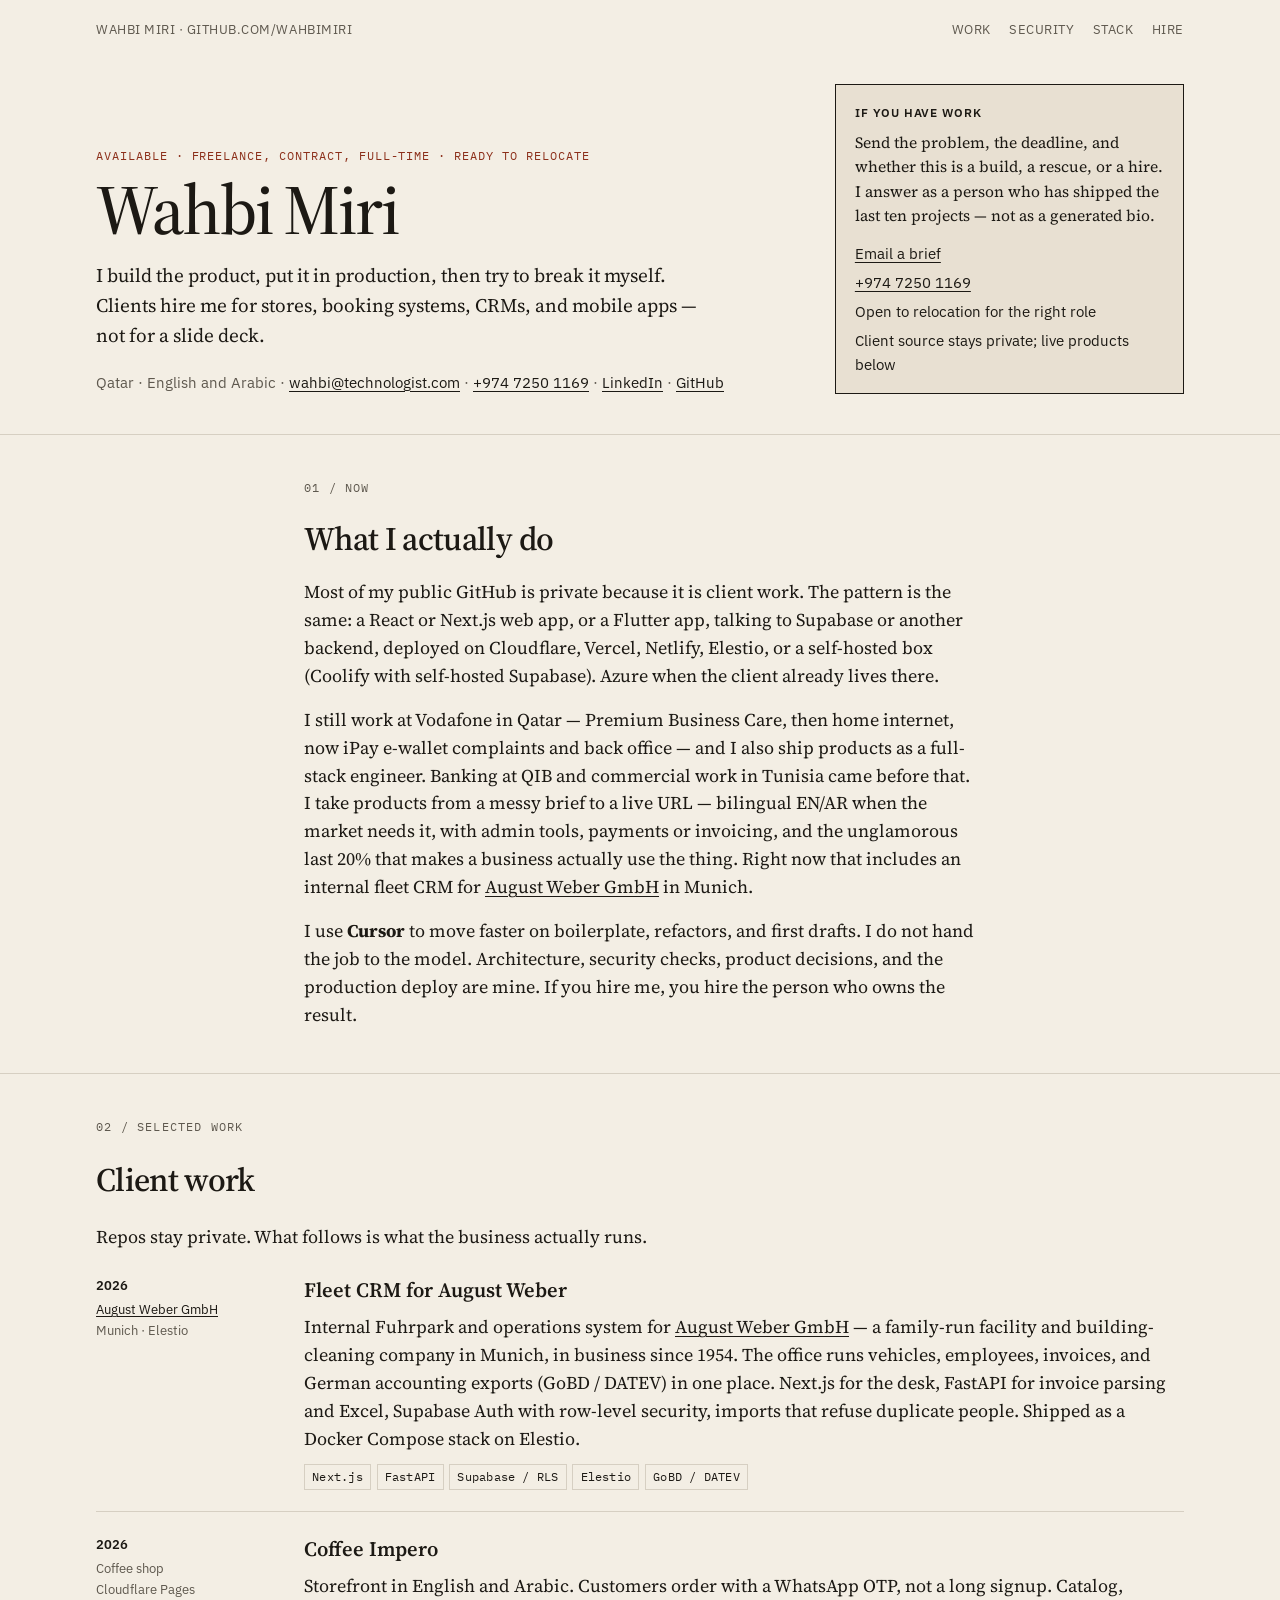
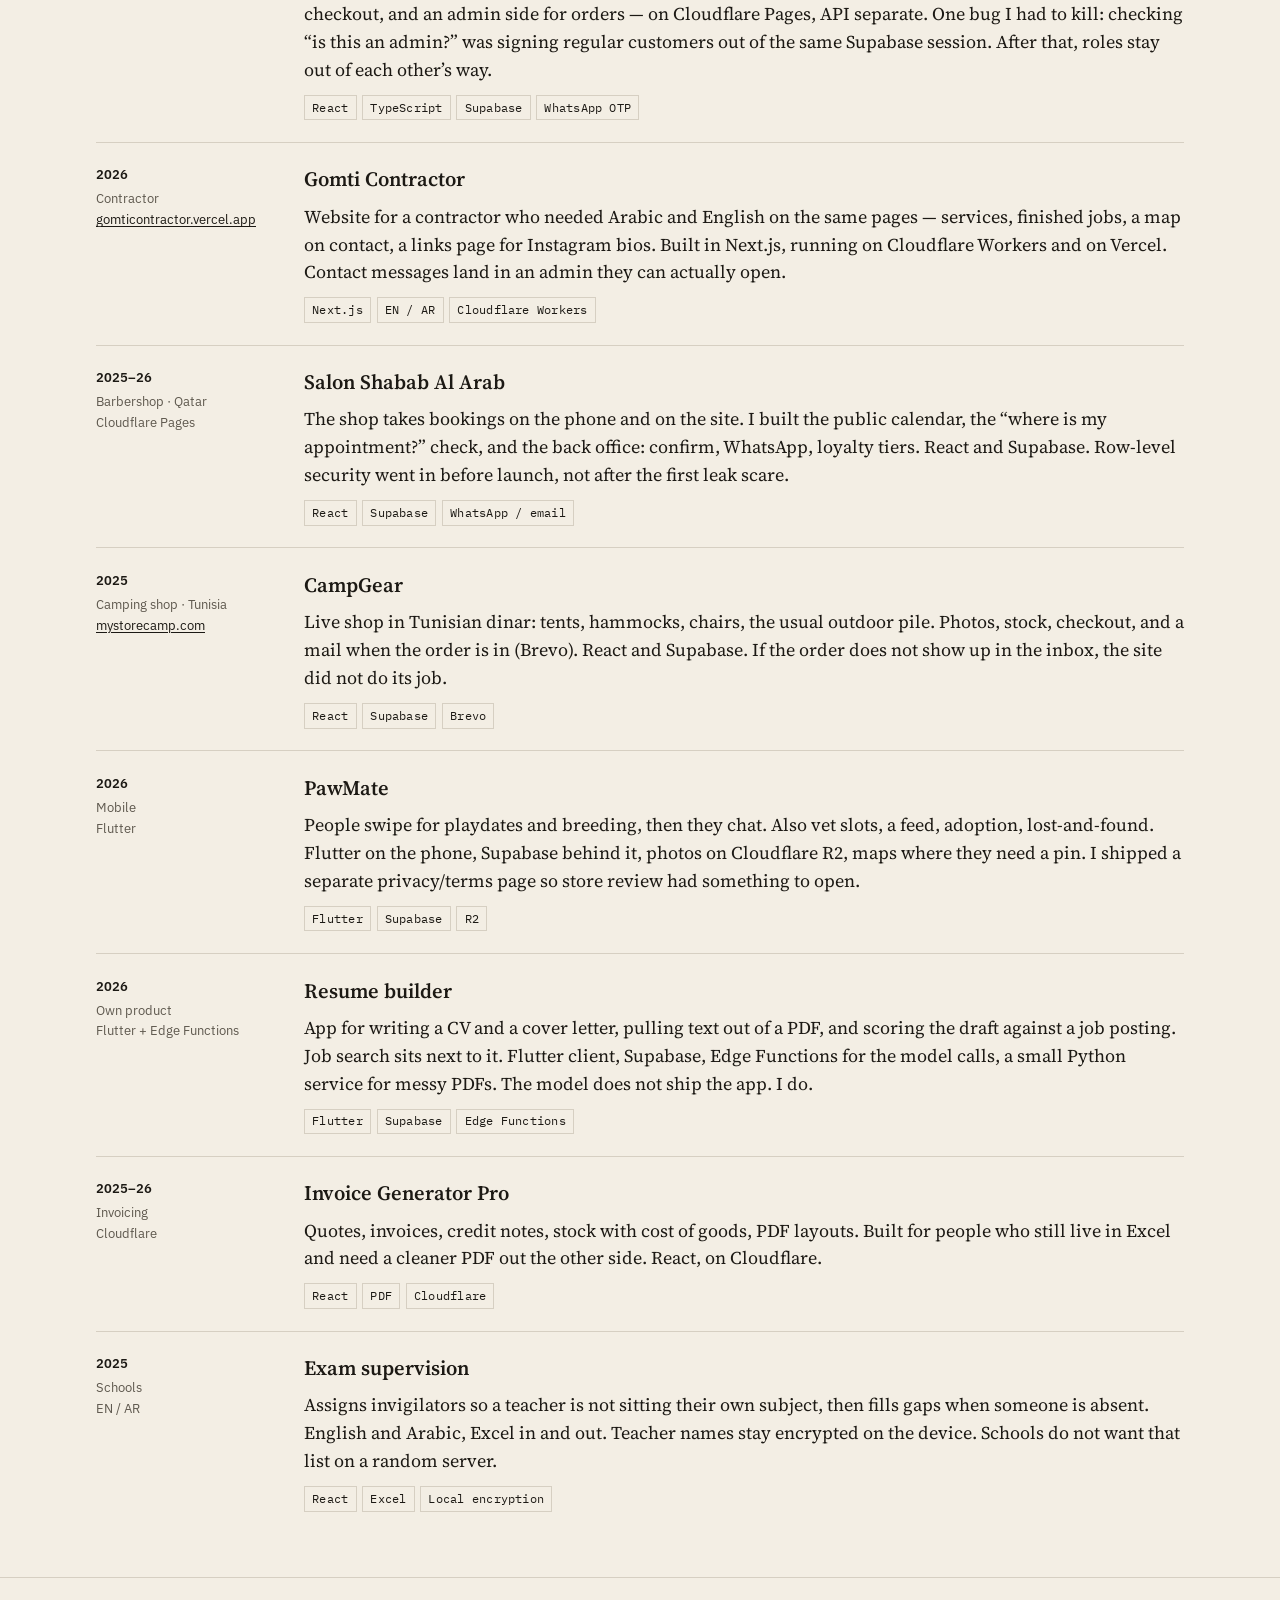
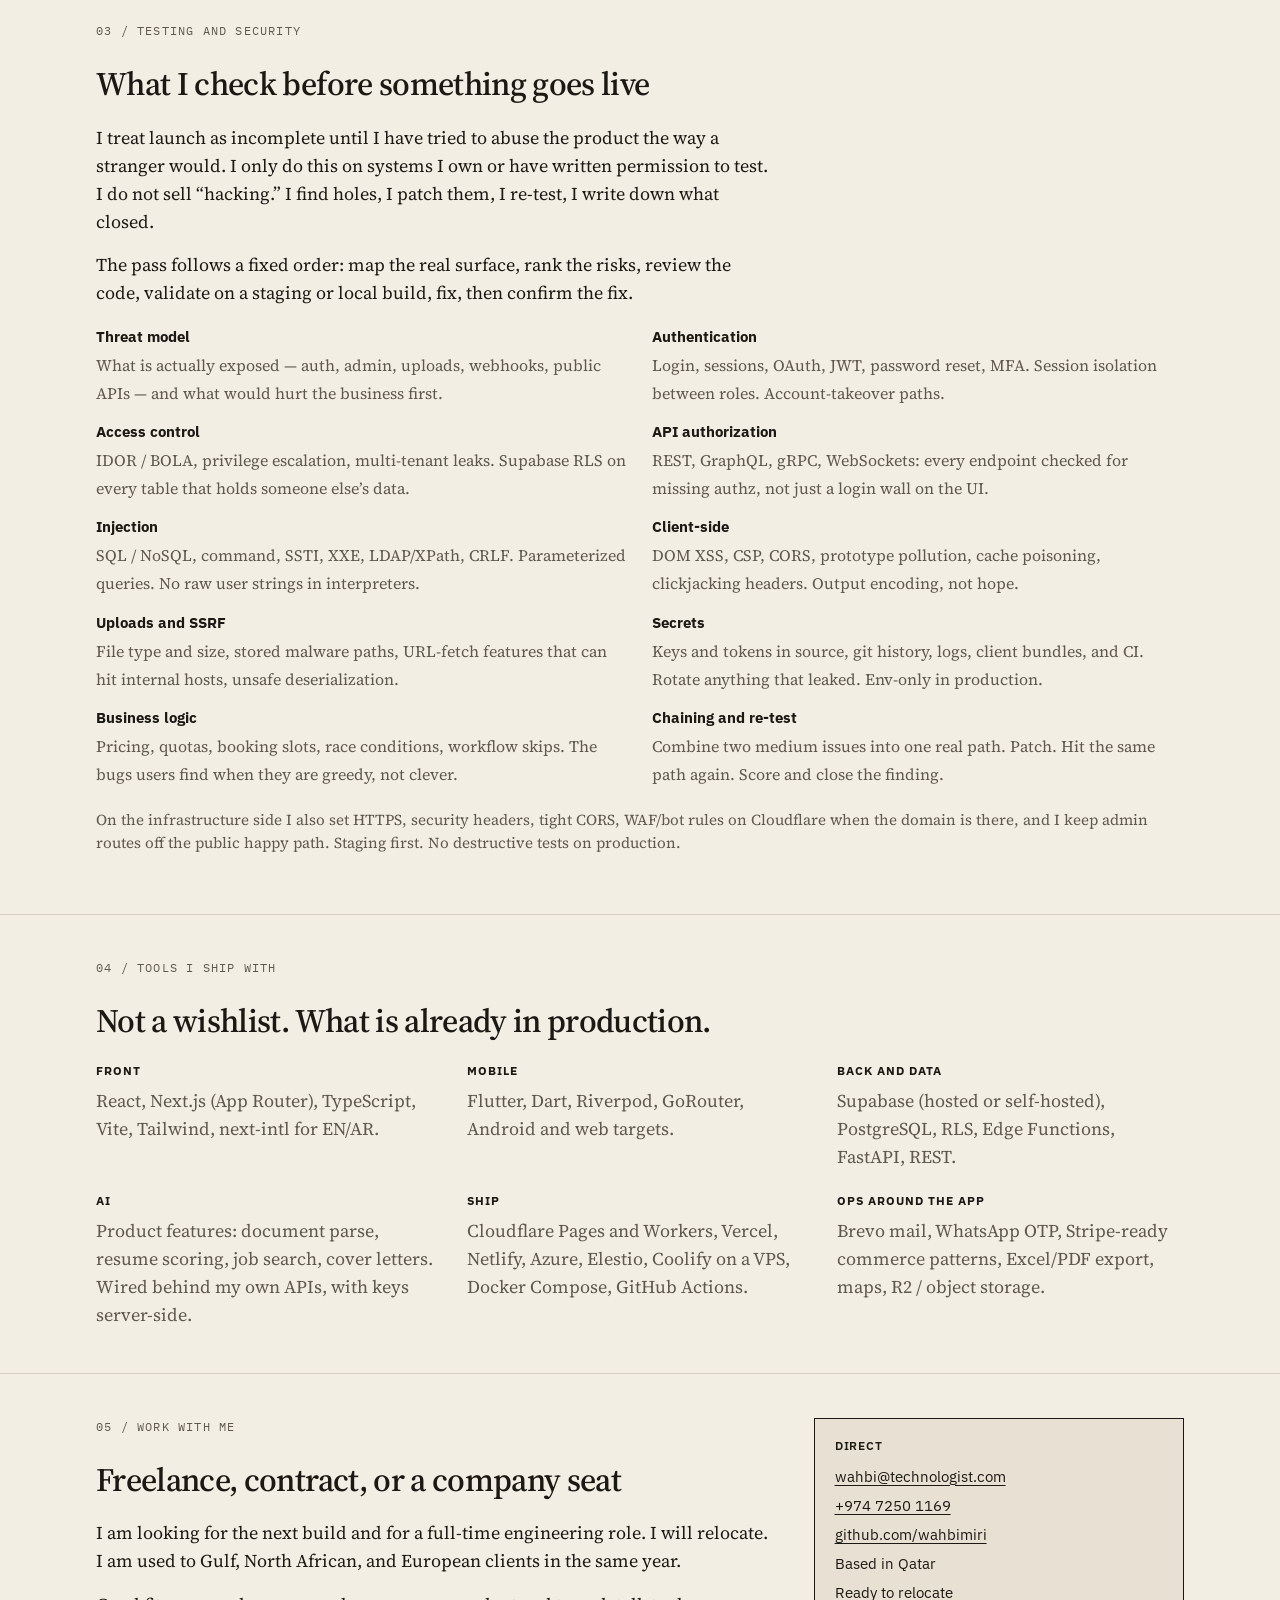
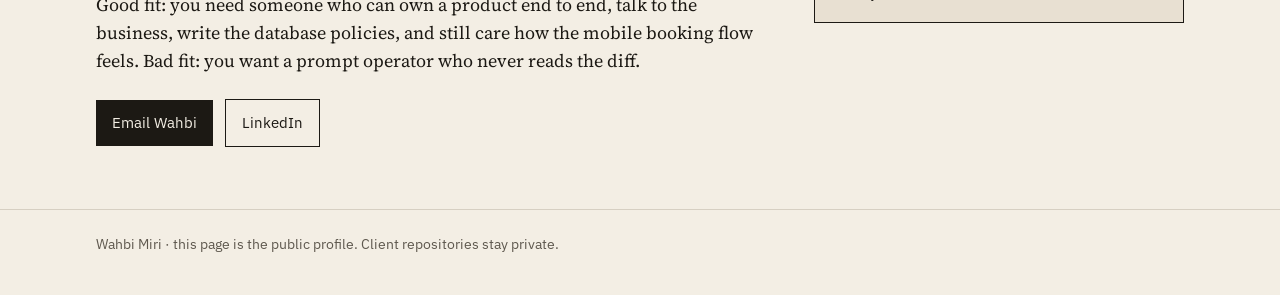
==== index.html @ d374c905 "Publish wahbi@technologist.com and Qatar mobile on the public profile. Recruiters should reach the c" ====
<!DOCTYPE html>
<html lang="en">
  <head>
    <meta charset="utf-8" />
    <meta name="viewport" content="width=device-width, initial-scale=1" />
    <title>Wahbi Miri — full-stack product engineer</title>
    <meta
      name="description"
      content="Wahbi Miri builds production web and mobile products (React, Next.js, Flutter, Supabase) and runs a security pass before launch. Based in Qatar. Open to freelance, full-time roles, and relocation."
    />
    <link rel="canonical" href="https://wahbimiri.github.io/" />
    <meta name="author" content="Wahbi Miri" />
    <meta name="robots" content="index,follow" />
    <meta property="og:title" content="Wahbi Miri — full-stack product engineer" />
    <meta
      property="og:description"
      content="Production web and mobile products. Security-checked before launch. Qatar. Ready to relocate."
    />
    <meta property="og:type" content="website" />
    <meta property="og:url" content="https://wahbimiri.github.io/" />
    <meta property="og:image" content="https://avatars.githubusercontent.com/u/210219593?s=400" />
    <meta name="twitter:card" content="summary" />
    <link rel="icon" href="./favicon.svg" type="image/svg+xml" />
    <link rel="preconnect" href="https://fonts.googleapis.com" />
    <link rel="preconnect" href="https://fonts.gstatic.com" crossorigin />
    <link
      href="https://fonts.googleapis.com/css2?family=IBM+Plex+Mono:wght@400;500&family=IBM+Plex+Sans:wght@400;600&family=Source+Serif+4:opsz,wght@8..60,400;8..60,550;8..60,600&display=swap"
      rel="stylesheet"
    />
    <link rel="stylesheet" href="./styles.css" />
    <script type="application/ld+json">
      {
        "@context": "https://schema.org",
        "@type": "Person",
        "name": "Wahbi Miri",
        "url": "https://wahbimiri.github.io/",
        "email": "mailto:wahbi@technologist.com",
        "telephone": "+97472501169",
        "image": "https://avatars.githubusercontent.com/u/210219593?s=400",
        "jobTitle": "Full-stack product engineer",
        "address": {
          "@type": "PostalAddress",
          "addressCountry": "QA"
        },
        "sameAs": [
          "https://github.com/wahbimiri",
          "https://www.linkedin.com/in/wahbi-miri-56a66714a"
        ],
        "knowsLanguage": ["en", "ar"],
        "knowsAbout": [
          "React",
          "Next.js",
          "Flutter",
          "Supabase",
          "Cloudflare",
          "application security"
        ]
      }
    </script>
  </head>
  <body>
    <a class="skip" href="#work">Skip to work</a>
    <header class="site-header">
      <div class="wrap">
        <div class="topbar">
          <span>Wahbi Miri · github.com/wahbimiri</span>
          <nav aria-label="Page">
            <a href="#work">Work</a>
            <a href="#security">Security</a>
            <a href="#stack">Stack</a>
            <a href="#hire">Hire</a>
          </nav>
        </div>
        <div class="hero">
          <div>
            <p class="kicker">Available · freelance, contract, full-time · ready to relocate</p>
            <h1>Wahbi Miri</h1>
            <p class="lede">
              I build the product, put it in production, then try to break it myself.
              Clients hire me for stores, booking systems, CRMs, and mobile apps — not for
              a slide deck.
            </p>
            <p class="meta">
              Qatar · English and Arabic ·
              <a href="mailto:wahbi@technologist.com">wahbi@technologist.com</a>
              ·
              <a href="tel:+97472501169">+974 7250 1169</a>
              ·
              <a href="https://www.linkedin.com/in/wahbi-miri-56a66714a">LinkedIn</a>
              ·
              <a href="https://github.com/wahbimiri">GitHub</a>
            </p>
          </div>
          <aside class="aside" aria-label="How to hire">
            <h2>If you have work</h2>
            <p>
              Send the problem, the deadline, and whether this is a build, a rescue, or a
              hire. I answer as a person who has shipped the last ten projects — not as a
              generated bio.
            </p>
            <ul>
              <li><a href="mailto:wahbi@technologist.com?subject=Work%20for%20Wahbi%20Miri">Email a brief</a></li>
              <li><a href="tel:+97472501169">+974 7250 1169</a></li>
              <li>Open to relocation for the right role</li>
              <li>Client source stays private; live products below</li>
            </ul>
          </aside>
        </div>
      </div>
    </header>

    <main>
      <section id="now">
        <div class="wrap prose">
          <p class="section-label">01 / Now</p>
          <h2>What I actually do</h2>
          <p>
            Most of my public GitHub is private because it is client work. The pattern is
            the same: a React or Next.js web app, or a Flutter app, talking to Supabase or
            another backend, deployed on Cloudflare, Vercel, Netlify, Elestio, or a
            self-hosted box (Coolify with self-hosted Supabase). Azure when the client
            already lives there.
          </p>
          <p>
            I still work at Vodafone in Qatar — Premium Business Care, then home
            internet, now iPay e-wallet complaints and back office — and I also ship
            products as a full-stack engineer. Banking at QIB and commercial work in
            Tunisia came before that. I take products from a messy brief to a live URL —
            bilingual EN/AR when the market needs it, with admin tools, payments or
            invoicing, and the unglamorous last 20% that makes a business actually use
            the thing. Right now that includes an internal fleet CRM for
            <a href="https://www.august-weber.de/">August Weber GmbH</a> in Munich.
          </p>
          <p>
            I use <strong>Cursor</strong> to move faster on boilerplate, refactors, and
            first drafts. I do not hand the job to the model. Architecture, security
            checks, product decisions, and the production deploy are mine. If you hire me,
            you hire the person who owns the result.
          </p>
        </div>
      </section>

      <section id="work">
        <div class="wrap">
          <p class="section-label">02 / Selected work</p>
          <h2>Client work</h2>
          <p class="prose" style="margin-bottom: 1.5rem">
            Repos stay private. What follows is what the business actually runs.
          </p>
          <div class="work">
            <article class="job">
              <div class="job-meta">
                <strong>2026</strong>
                <a href="https://www.august-weber.de/">August Weber GmbH</a>
                <br />Munich · Elestio
              </div>
              <div>
                <h3>Fleet CRM for August Weber</h3>
                <p>
                  Internal Fuhrpark and operations system for
                  <a href="https://www.august-weber.de/">August Weber GmbH</a> — a
                  family-run facility and building-cleaning company in Munich, in
                  business since 1954. The office runs vehicles, employees, invoices, and
                  German accounting exports (GoBD / DATEV) in one place. Next.js for the
                  desk, FastAPI for invoice parsing and Excel, Supabase Auth with
                  row-level security, imports that refuse duplicate people. Shipped as a
                  Docker Compose stack on Elestio.
                </p>
                <ul class="tags">
                  <li>Next.js</li>
                  <li>FastAPI</li>
                  <li>Supabase / RLS</li>
                  <li>Elestio</li>
                  <li>GoBD / DATEV</li>
                </ul>
              </div>
            </article>

            <article class="job">
              <div class="job-meta">
                <strong>2026</strong>
                Coffee shop
                <br />Cloudflare Pages
              </div>
              <div>
                <h3>Coffee Impero</h3>
                <p>
                  Storefront in English and Arabic. Customers order with a WhatsApp OTP,
                  not a long signup. Catalog, checkout, and an admin side for orders — on
                  Cloudflare Pages, API separate. One bug I had to kill: checking “is this
                  an admin?” was signing regular customers out of the same Supabase
                  session. After that, roles stay out of each other’s way.
                </p>
                <ul class="tags">
                  <li>React</li>
                  <li>TypeScript</li>
                  <li>Supabase</li>
                  <li>WhatsApp OTP</li>
                </ul>
              </div>
            </article>

            <article class="job">
              <div class="job-meta">
                <strong>2026</strong>
                Contractor
                <br />
                <a href="https://gomticontractor.vercel.app">gomticontractor.vercel.app</a>
              </div>
              <div>
                <h3>Gomti Contractor</h3>
                <p>
                  Website for a contractor who needed Arabic and English on the same
                  pages — services, finished jobs, a map on contact, a links page for
                  Instagram bios. Built in Next.js, running on Cloudflare Workers and on
                  Vercel. Contact messages land in an admin they can actually open.
                </p>
                <ul class="tags">
                  <li>Next.js</li>
                  <li>EN / AR</li>
                  <li>Cloudflare Workers</li>
                </ul>
              </div>
            </article>

            <article class="job">
              <div class="job-meta">
                <strong>2025–26</strong>
                Barbershop · Qatar
                <br />Cloudflare Pages
              </div>
              <div>
                <h3>Salon Shabab Al Arab</h3>
                <p>
                  The shop takes bookings on the phone and on the site. I built the public
                  calendar, the “where is my appointment?” check, and the back office:
                  confirm, WhatsApp, loyalty tiers. React and Supabase. Row-level security
                  went in before launch, not after the first leak scare.
                </p>
                <ul class="tags">
                  <li>React</li>
                  <li>Supabase</li>
                  <li>WhatsApp / email</li>
                </ul>
              </div>
            </article>

            <article class="job">
              <div class="job-meta">
                <strong>2025</strong>
                Camping shop · Tunisia
                <br />
                <a href="https://mystorecamp.com">mystorecamp.com</a>
              </div>
              <div>
                <h3>CampGear</h3>
                <p>
                  Live shop in Tunisian dinar: tents, hammocks, chairs, the usual outdoor
                  pile. Photos, stock, checkout, and a mail when the order is in (Brevo).
                  React and Supabase. If the order does not show up in the inbox, the site
                  did not do its job.
                </p>
                <ul class="tags">
                  <li>React</li>
                  <li>Supabase</li>
                  <li>Brevo</li>
                </ul>
              </div>
            </article>

            <article class="job">
              <div class="job-meta">
                <strong>2026</strong>
                Mobile
                <br />Flutter
              </div>
              <div>
                <h3>PawMate</h3>
                <p>
                  People swipe for playdates and breeding, then they chat. Also vet slots,
                  a feed, adoption, lost-and-found. Flutter on the phone, Supabase behind
                  it, photos on Cloudflare R2, maps where they need a pin. I shipped a
                  separate privacy/terms page so store review had something to open.
                </p>
                <ul class="tags">
                  <li>Flutter</li>
                  <li>Supabase</li>
                  <li>R2</li>
                </ul>
              </div>
            </article>

            <article class="job">
              <div class="job-meta">
                <strong>2026</strong>
                Own product
                <br />Flutter + Edge Functions
              </div>
              <div>
                <h3>Resume builder</h3>
                <p>
                  App for writing a CV and a cover letter, pulling text out of a PDF, and
                  scoring the draft against a job posting. Job search sits next to it.
                  Flutter client, Supabase, Edge Functions for the model calls, a small
                  Python service for messy PDFs. The model does not ship the app. I do.
                </p>
                <ul class="tags">
                  <li>Flutter</li>
                  <li>Supabase</li>
                  <li>Edge Functions</li>
                </ul>
              </div>
            </article>

            <article class="job">
              <div class="job-meta">
                <strong>2025–26</strong>
                Invoicing
                <br />Cloudflare
              </div>
              <div>
                <h3>Invoice Generator Pro</h3>
                <p>
                  Quotes, invoices, credit notes, stock with cost of goods, PDF layouts.
                  Built for people who still live in Excel and need a cleaner PDF out the
                  other side. React, on Cloudflare.
                </p>
                <ul class="tags">
                  <li>React</li>
                  <li>PDF</li>
                  <li>Cloudflare</li>
                </ul>
              </div>
            </article>

            <article class="job">
              <div class="job-meta">
                <strong>2025</strong>
                Schools
                <br />EN / AR
              </div>
              <div>
                <h3>Exam supervision</h3>
                <p>
                  Assigns invigilators so a teacher is not sitting their own subject, then
                  fills gaps when someone is absent. English and Arabic, Excel in and out.
                  Teacher names stay encrypted on the device. Schools do not want that
                  list on a random server.
                </p>
                <ul class="tags">
                  <li>React</li>
                  <li>Excel</li>
                  <li>Local encryption</li>
                </ul>
              </div>
            </article>
          </div>
        </div>
      </section>

      <section id="security">
        <div class="wrap">
          <p class="section-label">03 / Testing and security</p>
          <h2>What I check before something goes live</h2>
          <div class="prose">
            <p>
              I treat launch as incomplete until I have tried to abuse the product the way
              a stranger would. I only do this on systems I own or have written permission
              to test. I do not sell “hacking.” I find holes, I patch them, I re-test, I
              write down what closed.
            </p>
            <p>
              The pass follows a fixed order: map the real surface, rank the risks, review
              the code, validate on a staging or local build, fix, then confirm the fix.
            </p>
          </div>
          <ul class="checks">
            <li>
              <strong>Threat model</strong>
              <span>What is actually exposed — auth, admin, uploads, webhooks, public APIs — and what would hurt the business first.</span>
            </li>
            <li>
              <strong>Authentication</strong>
              <span>Login, sessions, OAuth, JWT, password reset, MFA. Session isolation between roles. Account-takeover paths.</span>
            </li>
            <li>
              <strong>Access control</strong>
              <span>IDOR / BOLA, privilege escalation, multi-tenant leaks. Supabase RLS on every table that holds someone else’s data.</span>
            </li>
            <li>
              <strong>API authorization</strong>
              <span>REST, GraphQL, gRPC, WebSockets: every endpoint checked for missing authz, not just a login wall on the UI.</span>
            </li>
            <li>
              <strong>Injection</strong>
              <span>SQL / NoSQL, command, SSTI, XXE, LDAP/XPath, CRLF. Parameterized queries. No raw user strings in interpreters.</span>
            </li>
            <li>
              <strong>Client-side</strong>
              <span>DOM XSS, CSP, CORS, prototype pollution, cache poisoning, clickjacking headers. Output encoding, not hope.</span>
            </li>
            <li>
              <strong>Uploads and SSRF</strong>
              <span>File type and size, stored malware paths, URL-fetch features that can hit internal hosts, unsafe deserialization.</span>
            </li>
            <li>
              <strong>Secrets</strong>
              <span>Keys and tokens in source, git history, logs, client bundles, and CI. Rotate anything that leaked. Env-only in production.</span>
            </li>
            <li>
              <strong>Business logic</strong>
              <span>Pricing, quotas, booking slots, race conditions, workflow skips. The bugs users find when they are greedy, not clever.</span>
            </li>
            <li>
              <strong>Chaining and re-test</strong>
              <span>Combine two medium issues into one real path. Patch. Hit the same path again. Score and close the finding.</span>
            </li>
          </ul>
          <p class="note">
            On the infrastructure side I also set HTTPS, security headers, tight CORS,
            WAF/bot rules on Cloudflare when the domain is there, and I keep admin routes
            off the public happy path. Staging first. No destructive tests on production.
          </p>
        </div>
      </section>

      <section id="stack">
        <div class="wrap">
          <p class="section-label">04 / Tools I ship with</p>
          <h2>Not a wishlist. What is already in production.</h2>
          <div class="stack-grid">
            <div>
              <h3>Front</h3>
              <p>React, Next.js (App Router), TypeScript, Vite, Tailwind, next-intl for EN/AR.</p>
            </div>
            <div>
              <h3>Mobile</h3>
              <p>Flutter, Dart, Riverpod, GoRouter, Android and web targets.</p>
            </div>
            <div>
              <h3>Back and data</h3>
              <p>Supabase (hosted or self-hosted), PostgreSQL, RLS, Edge Functions, FastAPI, REST.</p>
            </div>
            <div>
              <h3>AI</h3>
              <p>Product features: document parse, resume scoring, job search, cover letters. Wired behind my own APIs, with keys server-side.</p>
            </div>
            <div>
              <h3>Ship</h3>
              <p>Cloudflare Pages and Workers, Vercel, Netlify, Azure, Elestio, Coolify on a VPS, Docker Compose, GitHub Actions.</p>
            </div>
            <div>
              <h3>Ops around the app</h3>
              <p>Brevo mail, WhatsApp OTP, Stripe-ready commerce patterns, Excel/PDF export, maps, R2 / object storage.</p>
            </div>
          </div>
        </div>
      </section>

      <section id="hire">
        <div class="wrap hire-box">
          <div>
            <p class="section-label">05 / Work with me</p>
            <h2>Freelance, contract, or a company seat</h2>
            <div class="prose">
              <p>
                I am looking for the next build and for a full-time engineering role. I
                will relocate. I am used to Gulf, North African, and European clients in
                the same year.
              </p>
              <p>
                Good fit: you need someone who can own a product end to end, talk to the
                business, write the database policies, and still care how the mobile
                booking flow feels. Bad fit: you want a prompt operator who never reads
                the diff.
              </p>
            </div>
            <p>
              <a class="cta" href="mailto:wahbi@technologist.com?subject=Work%20for%20Wahbi%20Miri">Email Wahbi</a>
              <a class="cta" href="https://www.linkedin.com/in/wahbi-miri-56a66714a">LinkedIn</a>
            </p>
          </div>
          <aside class="aside">
            <h2>Direct</h2>
            <ul>
              <li><a href="mailto:wahbi@technologist.com">wahbi@technologist.com</a></li>
              <li><a href="tel:+97472501169">+974 7250 1169</a></li>
              <li><a href="https://github.com/wahbimiri">github.com/wahbimiri</a></li>
              <li>Based in Qatar</li>
              <li>Ready to relocate</li>
            </ul>
          </aside>
        </div>
      </section>
    </main>

    <footer>
      <div class="wrap">
        Wahbi Miri · this page is the public profile. Client repositories stay private.
      </div>
    </footer>
  </body>
</html>
---- styles.css ----
:root {
  --paper: #f3eee4;
  --ink: #1c1914;
  --muted: #5e584e;
  --line: #d6cfc2;
  --band: #e8e0d2;
  --mark: #8c2f1a;
  --focus: #1c1914;
  --max: 68rem;
  --type: "Source Serif 4", "Iowan Old Style", "Palatino Linotype", Palatino, Georgia, serif;
  --sans: "IBM Plex Sans", "Segoe UI", system-ui, sans-serif;
  --mono: "IBM Plex Mono", ui-monospace, Consolas, monospace;
}

*,
*::before,
*::after {
  box-sizing: border-box;
}

html {
  scroll-behavior: smooth;
}

body {
  margin: 0;
  color: var(--ink);
  background: var(--paper);
  font-family: var(--type);
  font-size: 1.125rem;
  line-height: 1.55;
  text-rendering: optimizeLegibility;
}

img {
  max-width: 100%;
  height: auto;
}

a {
  color: var(--ink);
  text-decoration-thickness: 1px;
  text-underline-offset: 0.18em;
}

a:hover {
  color: var(--mark);
}

:focus-visible {
  outline: 2px solid var(--focus);
  outline-offset: 3px;
}

.skip {
  position: absolute;
  left: 0.75rem;
  top: -3rem;
  background: var(--ink);
  color: var(--paper);
  padding: 0.4rem 0.7rem;
  z-index: 10;
}

.skip:focus {
  top: 0.75rem;
}

.wrap {
  width: min(var(--max), calc(100% - 2rem));
  margin-inline: auto;
}

.site-header {
  padding: 1.25rem 0 2.5rem;
  border-bottom: 1px solid var(--line);
}

.topbar {
  display: flex;
  justify-content: space-between;
  gap: 1rem;
  align-items: baseline;
  font-family: var(--sans);
  font-size: 0.8125rem;
  letter-spacing: 0.04em;
  text-transform: uppercase;
  color: var(--muted);
}

.topbar nav {
  display: flex;
  flex-wrap: wrap;
  gap: 0.9rem 1.15rem;
}

.topbar a {
  text-decoration: none;
  color: inherit;
}

.topbar a:hover {
  color: var(--ink);
  text-decoration: underline;
}

.hero {
  display: grid;
  grid-template-columns: minmax(0, 1.4fr) minmax(16rem, 0.7fr);
  gap: 2.5rem;
  align-items: end;
  padding-top: 2.75rem;
}

.kicker {
  margin: 0 0 0.7rem;
  font-family: var(--mono);
  font-size: 0.75rem;
  letter-spacing: 0.08em;
  text-transform: uppercase;
  color: var(--mark);
}

h1 {
  margin: 0;
  font-size: clamp(2.6rem, 6vw, 4.4rem);
  font-weight: 500;
  letter-spacing: -0.03em;
  line-height: 0.95;
}

.lede {
  margin: 1.1rem 0 0;
  max-width: 38rem;
  font-size: 1.2rem;
}

.aside {
  border: 1px solid var(--ink);
  padding: 1.15rem 1.2rem 1.05rem;
  background: var(--band);
}

.aside h2 {
  margin: 0 0 0.55rem;
  font-family: var(--sans);
  font-size: 0.75rem;
  font-weight: 600;
  letter-spacing: 0.08em;
  text-transform: uppercase;
}

.aside p {
  margin: 0 0 0.85rem;
  font-size: 0.98rem;
}

.aside ul {
  margin: 0;
  padding: 0;
  list-style: none;
  font-family: var(--sans);
  font-size: 0.95rem;
}

.aside li + li {
  margin-top: 0.35rem;
}

.meta {
  margin: 1.25rem 0 0;
  font-family: var(--sans);
  font-size: 0.95rem;
  color: var(--muted);
}

section {
  padding: 2.75rem 0;
  border-bottom: 1px solid var(--line);
}

.section-label {
  margin: 0 0 1.15rem;
  font-family: var(--mono);
  font-size: 0.75rem;
  letter-spacing: 0.1em;
  text-transform: uppercase;
  color: var(--muted);
}

h2 {
  margin: 0 0 0.85rem;
  font-size: clamp(1.6rem, 3vw, 2.05rem);
  font-weight: 550;
  letter-spacing: -0.02em;
}

.prose {
  max-width: 42rem;
}

.prose p {
  margin: 0 0 1rem;
}

.prose p:last-child {
  margin-bottom: 0;
}

.work {
  display: flex;
  flex-direction: column;
  gap: 0;
}

article.job {
  display: grid;
  grid-template-columns: 11rem minmax(0, 1fr);
  gap: 1.25rem 2rem;
  padding: 1.35rem 0;
  border-top: 1px solid var(--line);
}

article.job:first-of-type {
  border-top: 0;
  padding-top: 0;
}

.job-meta {
  font-family: var(--sans);
  font-size: 0.84rem;
  color: var(--muted);
}

.job-meta strong {
  display: block;
  color: var(--ink);
  font-weight: 600;
  margin-bottom: 0.2rem;
}

.job h3 {
  margin: 0 0 0.4rem;
  font-size: 1.28rem;
  font-weight: 600;
}

.job p {
  margin: 0 0 0.65rem;
}

.job p:last-child {
  margin-bottom: 0;
}

.tags {
  display: flex;
  flex-wrap: wrap;
  gap: 0.35rem;
  margin: 0.7rem 0 0;
  padding: 0;
  list-style: none;
}

.tags li {
  font-family: var(--mono);
  font-size: 0.72rem;
  letter-spacing: 0.02em;
  border: 1px solid var(--line);
  padding: 0.18rem 0.45rem;
}

.checks {
  margin: 1.1rem 0 0;
  padding: 0;
  list-style: none;
  display: grid;
  grid-template-columns: repeat(2, minmax(0, 1fr));
  gap: 0.85rem 1.5rem;
}

.checks li {
  padding-left: 0;
}

.checks strong {
  display: block;
  font-family: var(--sans);
  font-size: 0.95rem;
  margin-bottom: 0.15rem;
}

.checks span {
  color: var(--muted);
  font-size: 1rem;
}

.stack-grid {
  display: grid;
  grid-template-columns: repeat(3, minmax(0, 1fr));
  gap: 1.25rem 1.5rem;
}

.stack-grid h3 {
  margin: 0 0 0.45rem;
  font-family: var(--sans);
  font-size: 0.78rem;
  letter-spacing: 0.08em;
  text-transform: uppercase;
}

.stack-grid p {
  margin: 0;
  color: var(--muted);
}

.hire-box {
  display: grid;
  grid-template-columns: 1.3fr 0.7fr;
  gap: 2rem;
  align-items: start;
}

.cta {
  display: inline-block;
  margin-top: 0.4rem;
  font-family: var(--sans);
  font-size: 0.95rem;
  background: var(--ink);
  color: var(--paper);
  text-decoration: none;
  padding: 0.7rem 1rem;
}

.cta:hover {
  background: var(--mark);
  color: var(--paper);
}

.cta + .cta {
  margin-left: 0.5rem;
  background: transparent;
  color: var(--ink);
  border: 1px solid var(--ink);
}

.cta + .cta:hover {
  background: var(--ink);
  color: var(--paper);
}

footer {
  padding: 1.5rem 0 2.5rem;
  font-family: var(--sans);
  font-size: 0.85rem;
  color: var(--muted);
}

.note {
  margin-top: 1.25rem;
  font-size: 0.95rem;
  color: var(--muted);
}

@media (max-width: 860px) {
  .hero,
  article.job,
  .stack-grid,
  .hire-box,
  .checks {
    grid-template-columns: 1fr;
  }

  .hero {
    gap: 1.5rem;
  }

  article.job {
    gap: 0.35rem;
  }
}

@media (max-width: 640px) {
  body {
    font-size: 1.05rem;
  }

  .wrap {
    width: min(var(--max), calc(100% - 1.4rem));
  }

  .cta + .cta {
    margin-left: 0;
    margin-top: 0.5rem;
  }
}

@media (prefers-reduced-motion: reduce) {
  html {
    scroll-behavior: auto;
  }
}
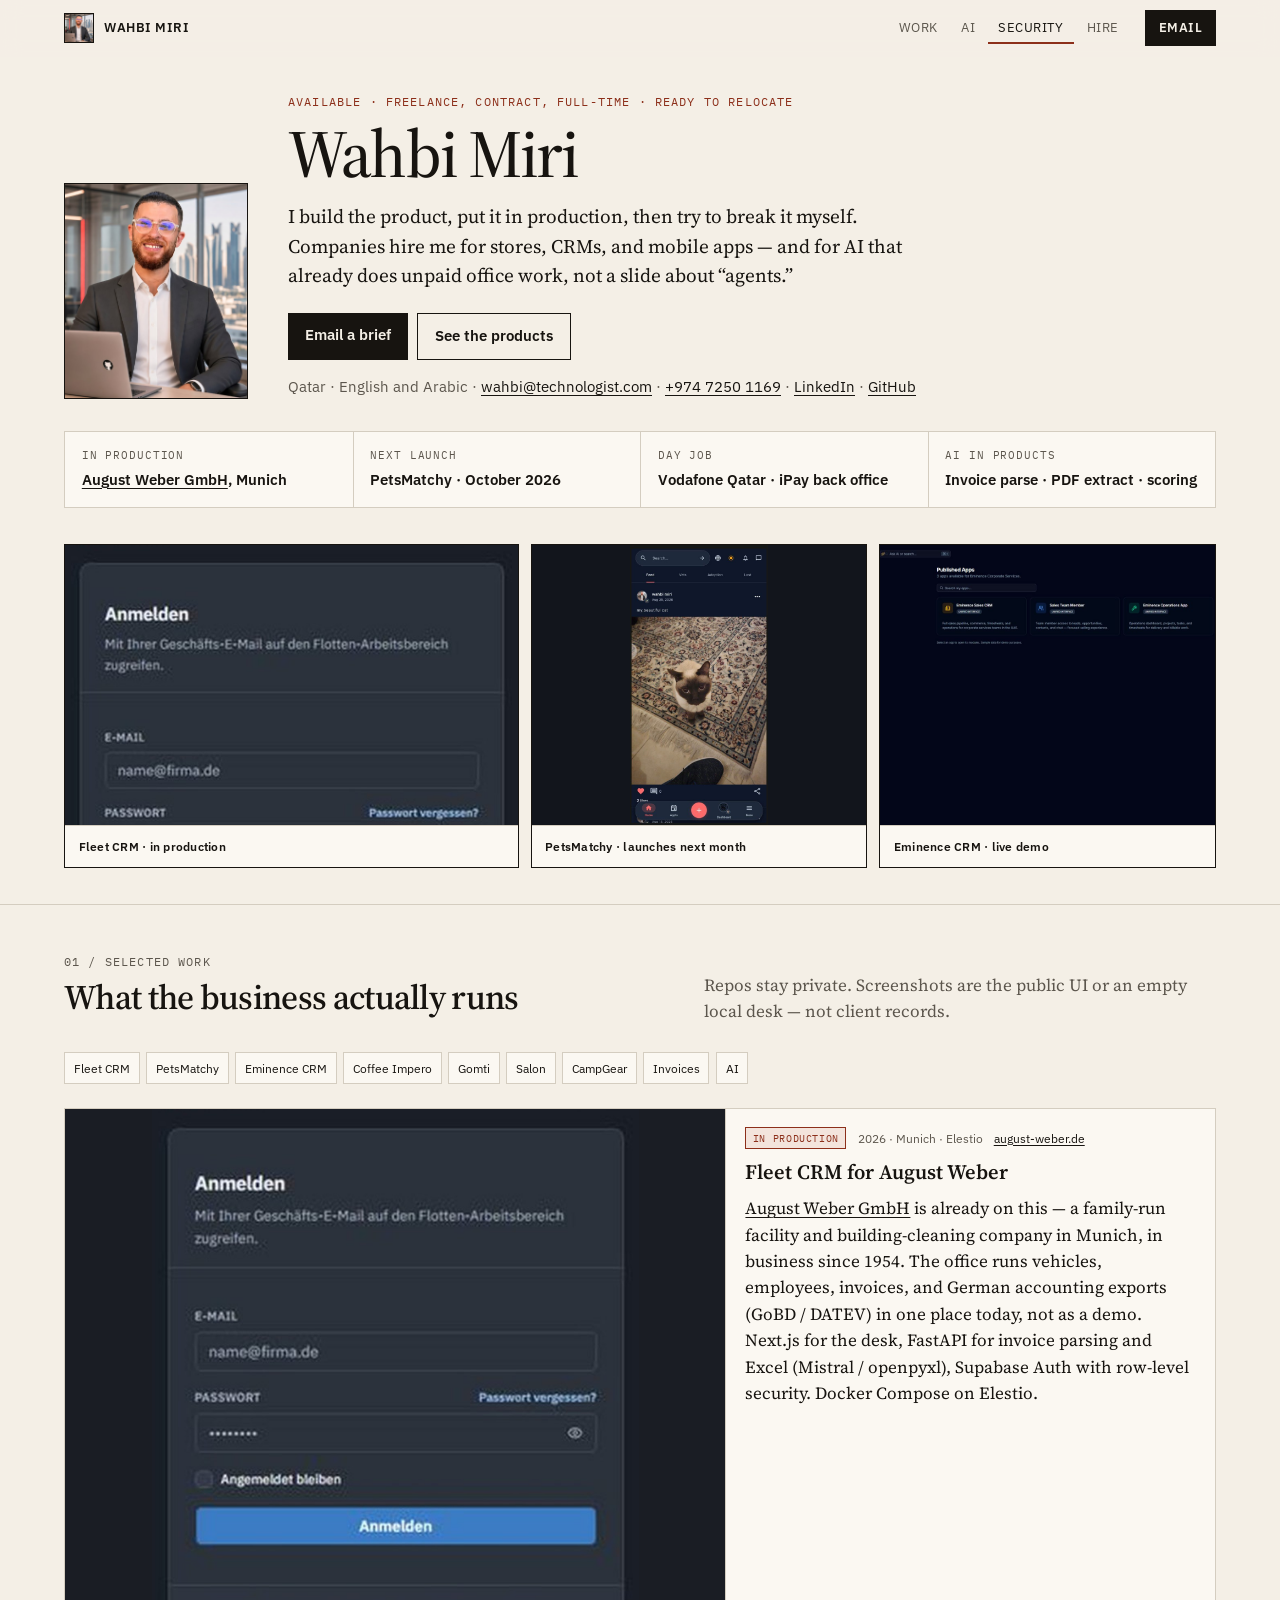
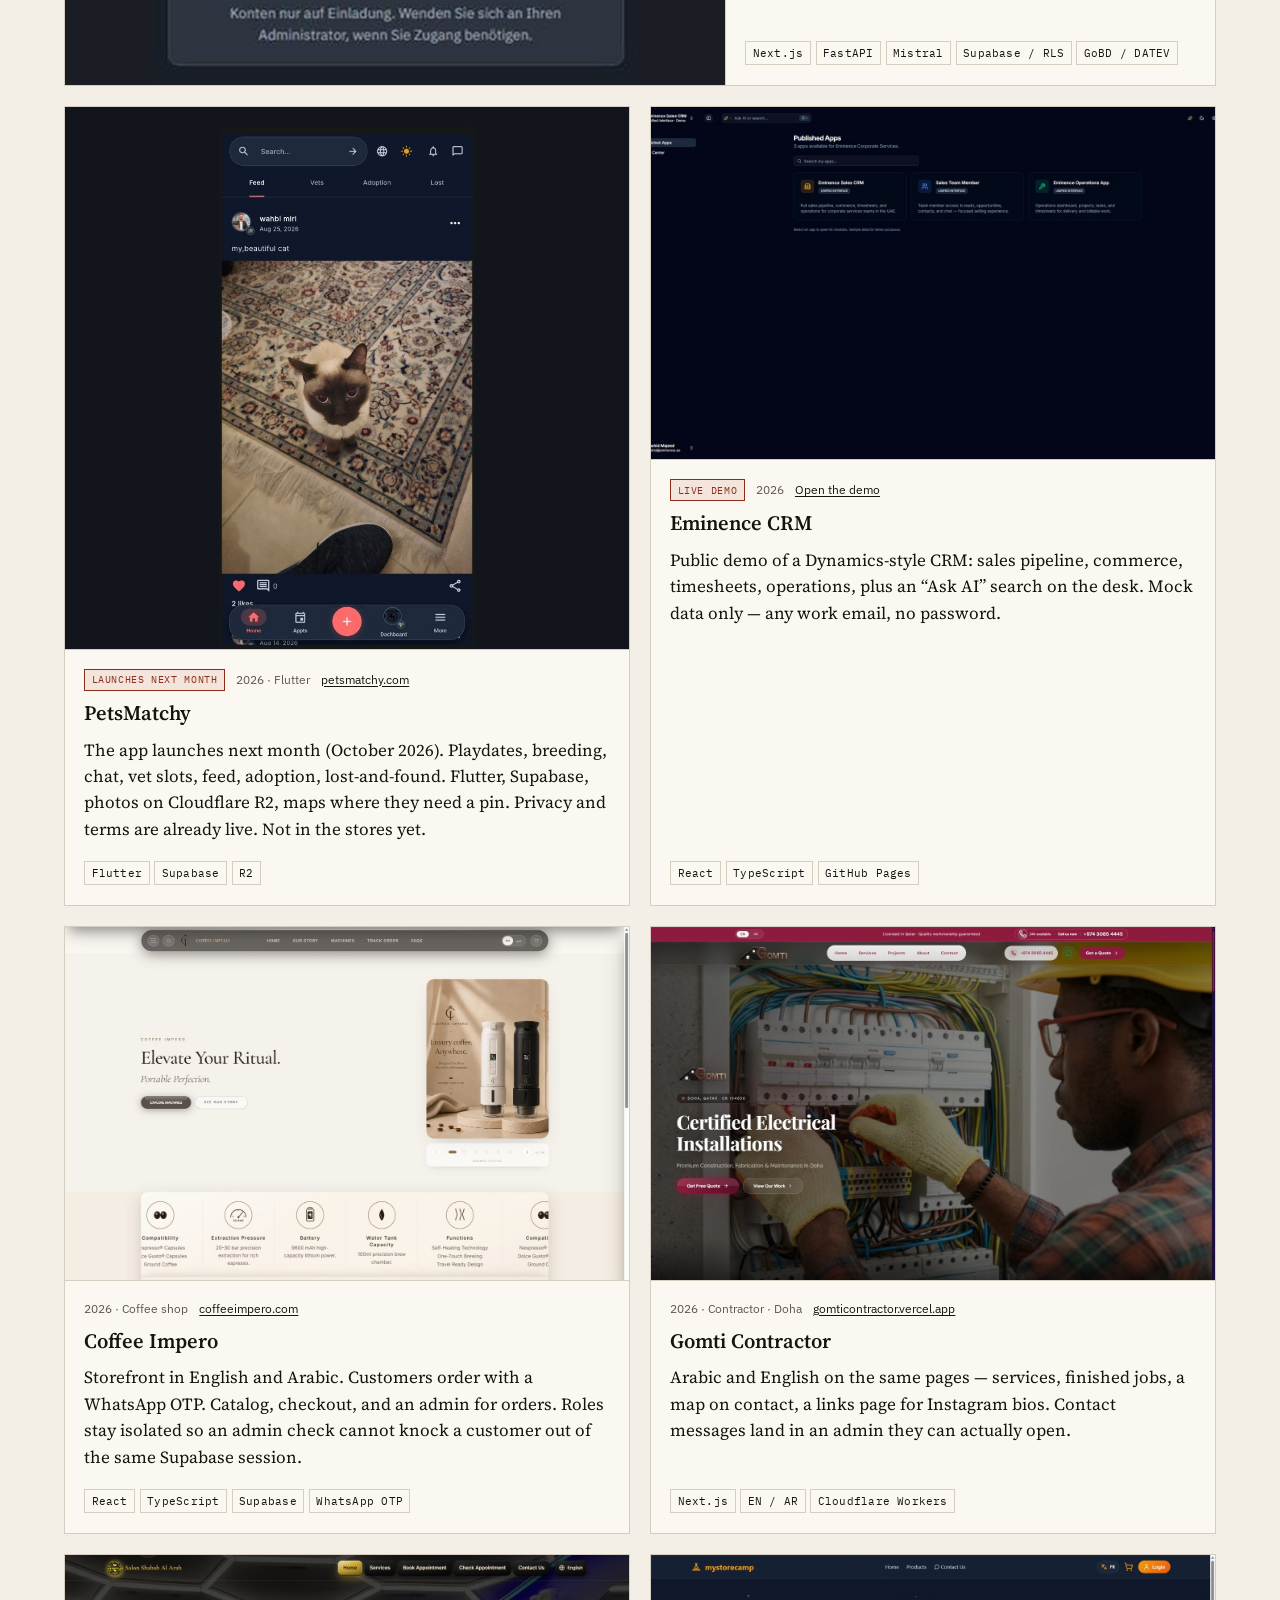
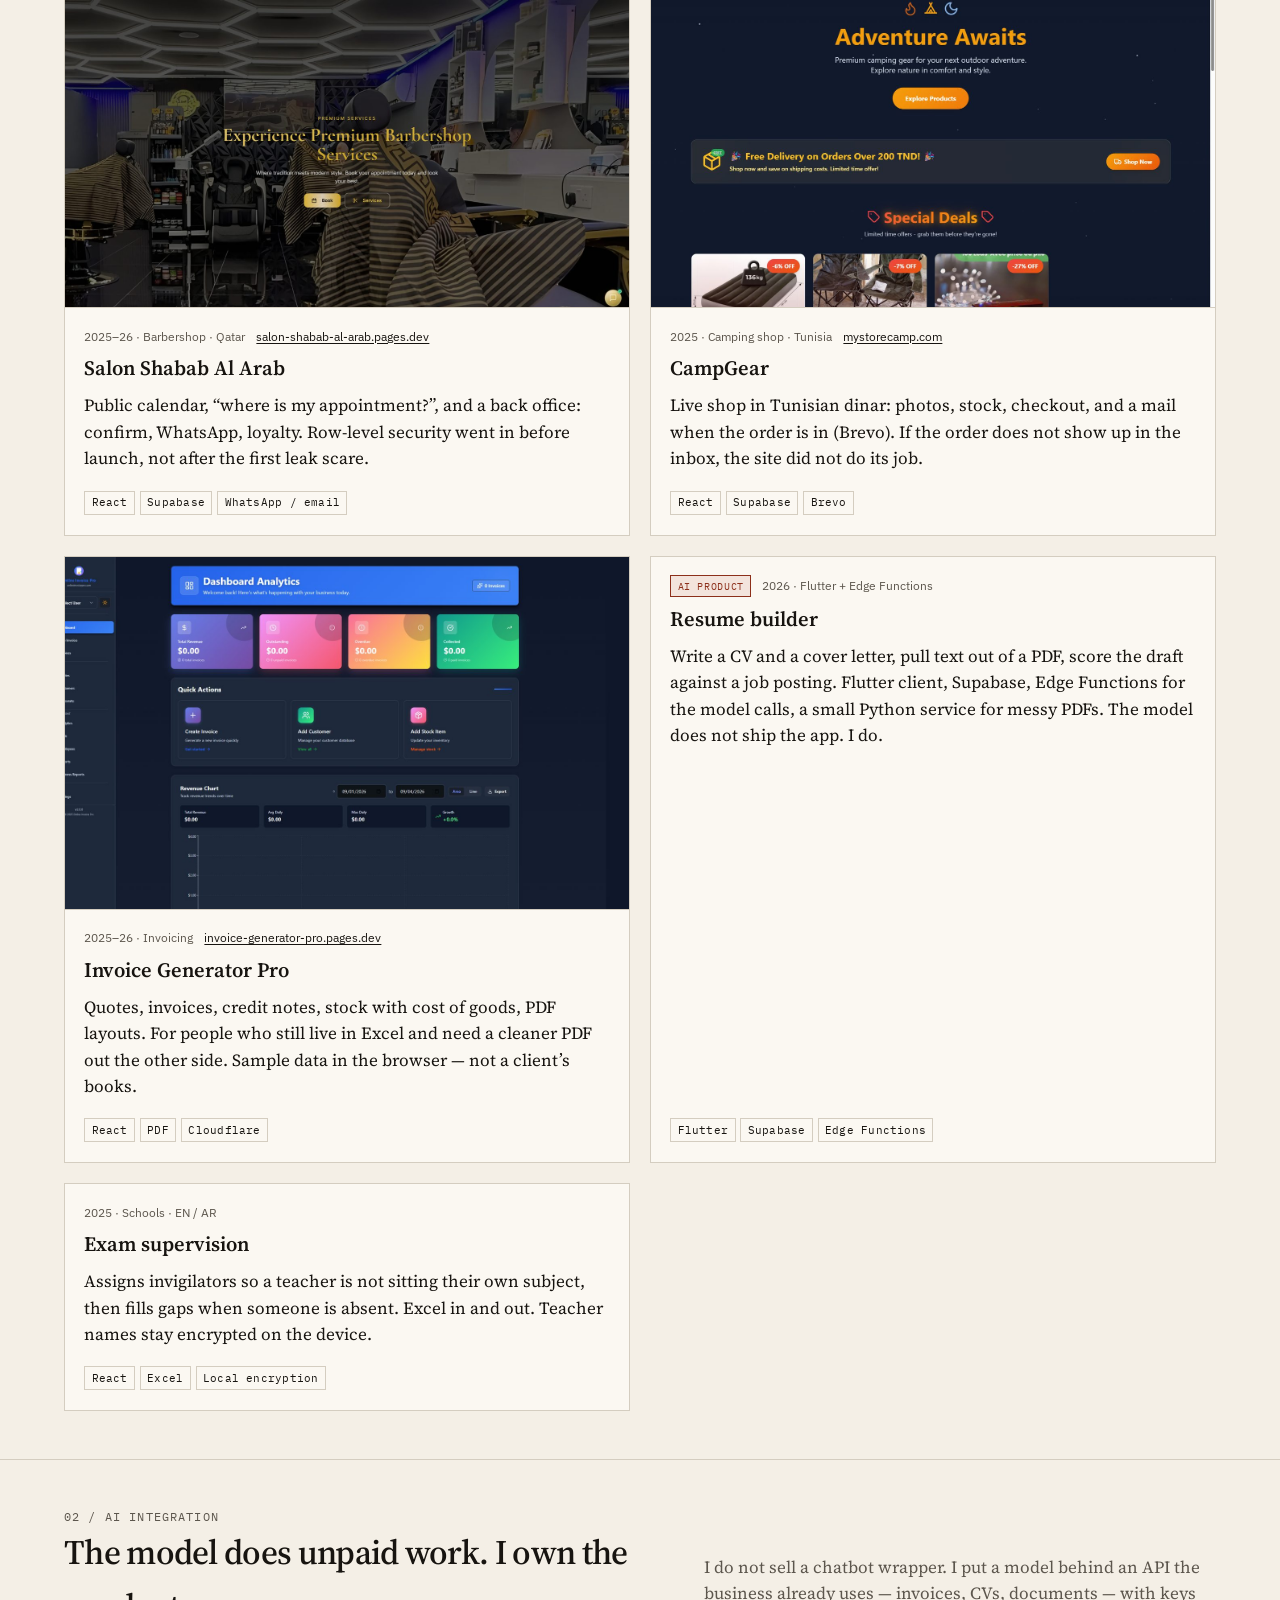
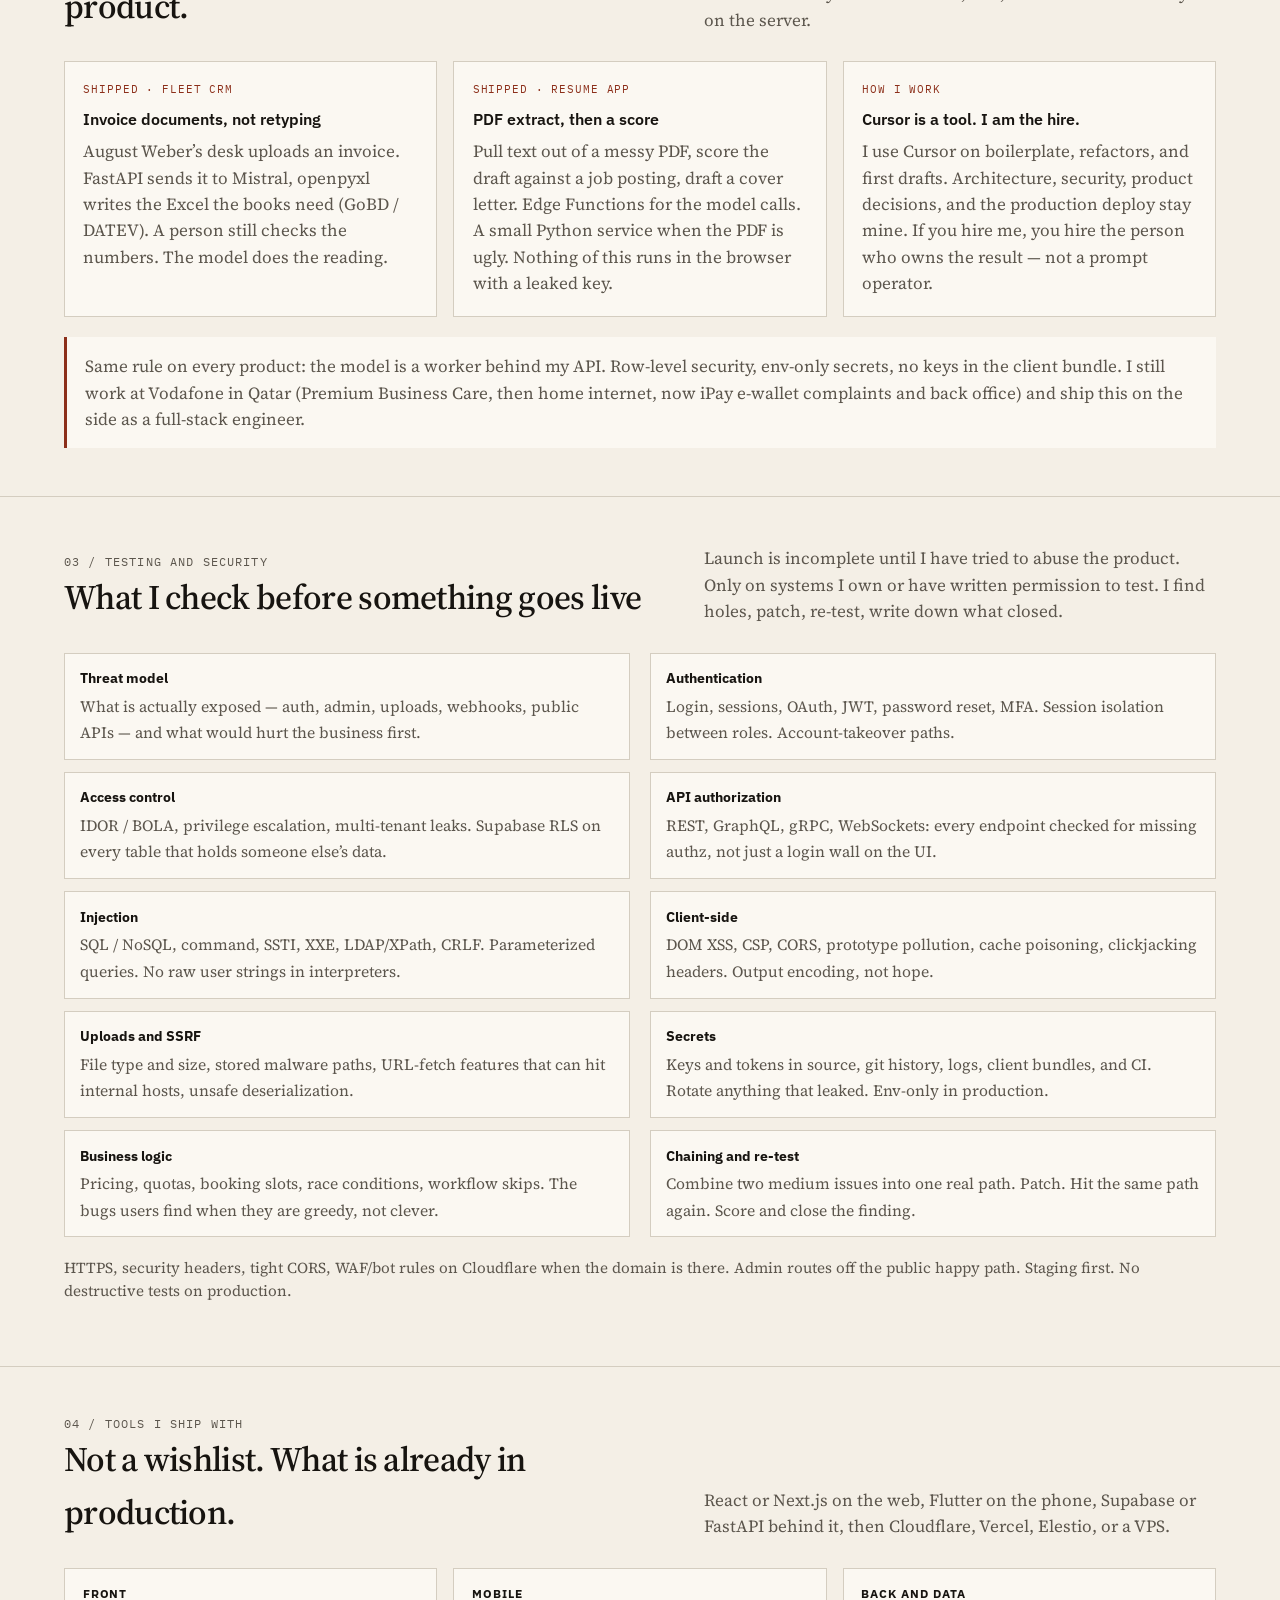
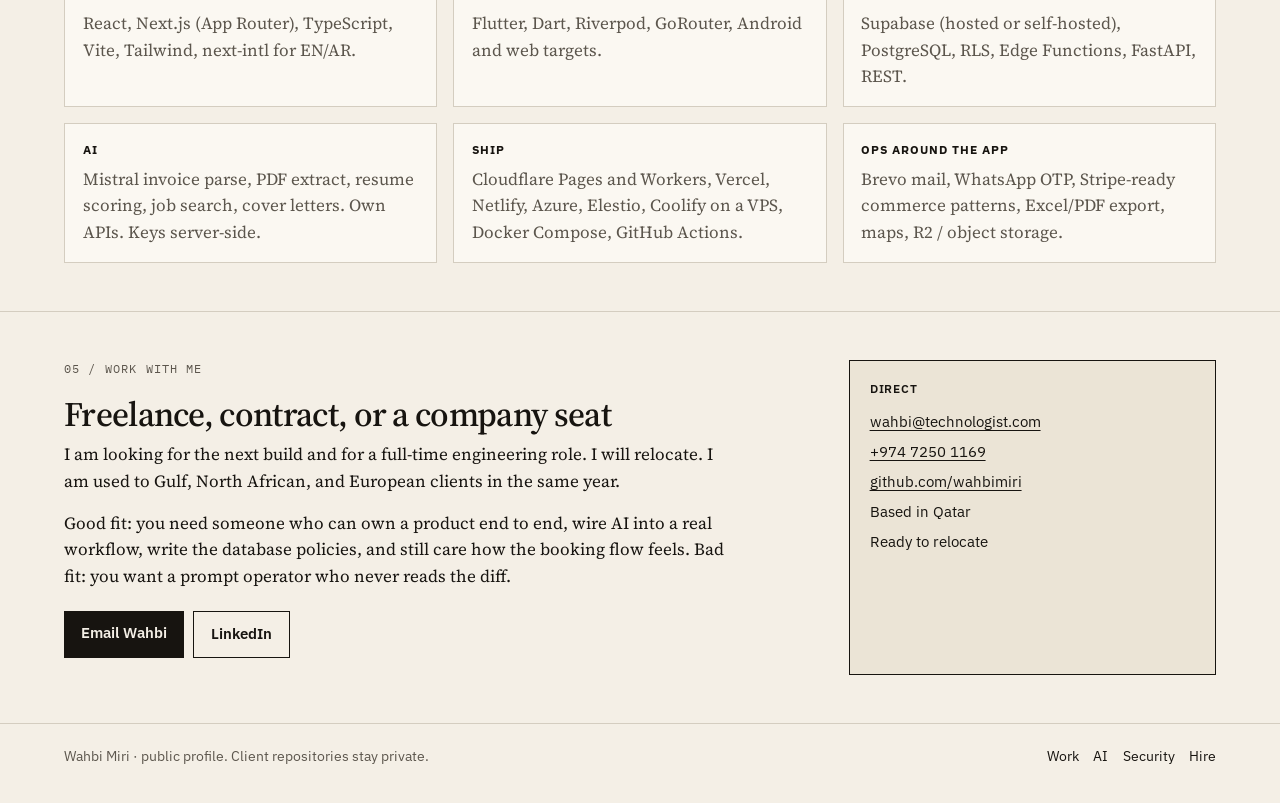
==== commit c7d463a1: "Show product screenshots first so companies can scan shipped work and the AI already in production. " ====
--- a/index.html
+++ b/index.html
@@ -6,7 +6,7 @@
     <title>Wahbi Miri — full-stack product engineer</title>
     <meta
       name="description"
-      content="Wahbi Miri builds production web and mobile products (React, Next.js, Flutter, Supabase) and runs a security pass before launch. Based in Qatar. Open to freelance, full-time roles, and relocation."
+      content="Wahbi Miri ships production web and mobile products, with AI wired into real work: invoice parsing, PDF extract, resume scoring. React, Next.js, Flutter, Supabase. Qatar. Open to freelance, full-time, and relocation."
     />
     <link rel="canonical" href="https://wahbimiri.github.io/" />
     <meta name="author" content="Wahbi Miri" />
@@ -14,13 +14,15 @@
     <meta property="og:title" content="Wahbi Miri — full-stack product engineer" />
     <meta
       property="og:description"
-      content="Production web and mobile products. Security-checked before launch. Qatar. Ready to relocate."
+      content="Production stores, CRMs, and mobile apps. AI that already ships. Security-checked before launch. Qatar. Ready to relocate."
     />
     <meta property="og:type" content="website" />
     <meta property="og:url" content="https://wahbimiri.github.io/" />
-    <meta property="og:image" content="https://avatars.githubusercontent.com/u/210219593?s=400" />
-    <meta name="twitter:card" content="summary" />
+    <meta property="og:image" content="https://wahbimiri.github.io/assets/wahbi-miri.jpg" />
+    <meta name="twitter:card" content="summary_large_image" />
+    <meta name="twitter:image" content="https://wahbimiri.github.io/assets/wahbi-miri.jpg" />
     <link rel="icon" href="./favicon.svg" type="image/svg+xml" />
+    <link rel="apple-touch-icon" href="./assets/wahbi-miri.jpg" />
     <link rel="preconnect" href="https://fonts.googleapis.com" />
     <link rel="preconnect" href="https://fonts.gstatic.com" crossorigin />
     <link
@@ -36,7 +38,7 @@
         "url": "https://wahbimiri.github.io/",
         "email": "mailto:wahbi@technologist.com",
         "telephone": "+97472501169",
-        "image": "https://avatars.githubusercontent.com/u/210219593?s=400",
+        "image": "https://wahbimiri.github.io/assets/wahbi-miri.jpg",
         "jobTitle": "Full-stack product engineer",
         "address": {
           "@type": "PostalAddress",
@@ -53,7 +55,9 @@
           "Flutter",
           "Supabase",
           "Cloudflare",
-          "application security"
+          "application security",
+          "AI product integration",
+          "invoice document parsing"
         ]
       }
     </script>
@@ -61,25 +65,44 @@
   <body>
     <a class="skip" href="#work">Skip to work</a>
     <header class="site-header">
+      <div class="wrap topbar">
+        <a class="brand" href="#top">
+          <img src="./assets/wahbi-miri.jpg" width="60" height="70" alt="" />
+          <span>Wahbi Miri</span>
+        </a>
+        <nav class="nav-links" aria-label="Page">
+          <a href="#work">Work</a>
+          <a href="#ai">AI</a>
+          <a href="#security">Security</a>
+          <a href="#hire">Hire</a>
+        </nav>
+        <a class="header-cta" href="mailto:wahbi@technologist.com?subject=Work%20for%20Wahbi%20Miri">Email</a>
+      </div>
+    </header>
+
+    <main id="top">
       <div class="wrap">
-        <div class="topbar">
-          <span>Wahbi Miri · github.com/wahbimiri</span>
-          <nav aria-label="Page">
-            <a href="#work">Work</a>
-            <a href="#security">Security</a>
-            <a href="#stack">Stack</a>
-            <a href="#hire">Hire</a>
-          </nav>
-        </div>
         <div class="hero">
+          <img
+            class="hero-photo"
+            src="./assets/wahbi-miri.jpg"
+            width="900"
+            height="900"
+            alt="Wahbi Miri at a desk in Doha, with a laptop carrying a GitHub sticker"
+            fetchpriority="high"
+          />
           <div>
             <p class="kicker">Available · freelance, contract, full-time · ready to relocate</p>
             <h1>Wahbi Miri</h1>
             <p class="lede">
               I build the product, put it in production, then try to break it myself.
-              Clients hire me for stores, booking systems, CRMs, and mobile apps — not for
-              a slide deck.
+              Companies hire me for stores, CRMs, and mobile apps — and for AI that
+              already does unpaid office work, not a slide about “agents.”
             </p>
+            <div class="hero-actions">
+              <a class="cta" href="mailto:wahbi@technologist.com?subject=Work%20for%20Wahbi%20Miri">Email a brief</a>
+              <a class="cta cta-ghost" href="#work">See the products</a>
+            </div>
             <p class="meta">
               Qatar · English and Arabic ·
               <a href="mailto:wahbi@technologist.com">wahbi@technologist.com</a>
@@ -91,105 +114,201 @@
               <a href="https://github.com/wahbimiri">GitHub</a>
             </p>
           </div>
-          <aside class="aside" aria-label="How to hire">
-            <h2>If you have work</h2>
-            <p>
-              Send the problem, the deadline, and whether this is a build, a rescue, or a
-              hire. I answer as a person who has shipped the last ten projects — not as a
-              generated bio.
-            </p>
-            <ul>
-              <li><a href="mailto:wahbi@technologist.com?subject=Work%20for%20Wahbi%20Miri">Email a brief</a></li>
-              <li><a href="tel:+97472501169">+974 7250 1169</a></li>
-              <li>Open to relocation for the right role</li>
-              <li>Client source stays private; live products below</li>
-            </ul>
-          </aside>
+        </div>
+
+        <dl class="trust">
+          <div>
+            <dt>In production</dt>
+            <dd><a href="https://www.august-weber.de/">August Weber GmbH</a>, Munich</dd>
+          </div>
+          <div>
+            <dt>Next launch</dt>
+            <dd>PetsMatchy · October 2026</dd>
+          </div>
+          <div>
+            <dt>Day job</dt>
+            <dd>Vodafone Qatar · iPay back office</dd>
+          </div>
+          <div>
+            <dt>AI in products</dt>
+            <dd>Invoice parse · PDF extract · scoring</dd>
+          </div>
+        </dl>
+
+        <div class="proof" aria-label="Product screenshots">
+          <a class="proof-card" href="#fleet">
+            <img
+              src="./assets/work/fleet-crm.jpg"
+              width="1200"
+              height="1420"
+              alt="August Weber fleet CRM sign-in"
+              fetchpriority="high"
+            />
+            <span>Fleet CRM · in production</span>
+          </a>
+          <a class="proof-card proof-card--phone" href="#petsmatchy">
+            <img
+              src="./assets/work/petsmatchy.jpg"
+              width="502"
+              height="1024"
+              alt="PetsMatchy feed on a phone"
+            />
+            <span>PetsMatchy · launches next month</span>
+          </a>
+          <a class="proof-card" href="#eminence">
+            <img
+              src="./assets/work/eminence-crm.jpg"
+              width="1400"
+              height="812"
+              alt="Eminence CRM app launcher"
+            />
+            <span>Eminence CRM · live demo</span>
+          </a>
         </div>
       </div>
-    </header>
-
-    <main>
-      <section id="now">
-        <div class="wrap prose">
-          <p class="section-label">01 / Now</p>
-          <h2>What I actually do</h2>
-          <p>
-            Most of my public GitHub is private because it is client work. The pattern is
-            the same: a React or Next.js web app, or a Flutter app, talking to Supabase or
-            another backend, deployed on Cloudflare, Vercel, Netlify, Elestio, or a
-            self-hosted box (Coolify with self-hosted Supabase). Azure when the client
-            already lives there.
-          </p>
-          <p>
-            I still work at Vodafone in Qatar — Premium Business Care, then home
-            internet, now iPay e-wallet complaints and back office — and I also ship
-            products as a full-stack engineer. Banking at QIB and commercial work in
-            Tunisia came before that. I take products from a messy brief to a live URL —
-            bilingual EN/AR when the market needs it, with admin tools, payments or
-            invoicing, and the unglamorous last 20% that makes a business actually use
-            the thing. Right now that includes an internal fleet CRM for
-            <a href="https://www.august-weber.de/">August Weber GmbH</a> in Munich.
-          </p>
-          <p>
-            I use <strong>Cursor</strong> to move faster on boilerplate, refactors, and
-            first drafts. I do not hand the job to the model. Architecture, security
-            checks, product decisions, and the production deploy are mine. If you hire me,
-            you hire the person who owns the result.
-          </p>
-        </div>
-      </section>
 
       <section id="work">
         <div class="wrap">
-          <p class="section-label">02 / Selected work</p>
-          <h2>Client work</h2>
-          <p class="prose" style="margin-bottom: 1.5rem">
-            Repos stay private. What follows is what the business actually runs.
-          </p>
-          <div class="work">
-            <article class="job">
-              <div class="job-meta">
-                <strong>2026</strong>
-                <a href="https://www.august-weber.de/">August Weber GmbH</a>
-                <br />Munich · Elestio
-              </div>
-              <div>
+          <div class="section-head">
+            <div>
+              <p class="section-label">01 / Selected work</p>
+              <h2>What the business actually runs</h2>
+            </div>
+            <p>
+              Repos stay private. Screenshots are the public UI or an empty local desk —
+              not client records.
+            </p>
+          </div>
+          <nav class="jump" aria-label="Jump to a product">
+            <a href="#fleet">Fleet CRM</a>
+            <a href="#petsmatchy">PetsMatchy</a>
+            <a href="#eminence">Eminence CRM</a>
+            <a href="#coffee">Coffee Impero</a>
+            <a href="#gomti">Gomti</a>
+            <a href="#salon">Salon</a>
+            <a href="#campgear">CampGear</a>
+            <a href="#invoice">Invoices</a>
+            <a href="#ai">AI</a>
+          </nav>
+          <div class="work-grid">
+            <article class="job job--wide" id="fleet">
+              <figure class="job-shot">
+                <img
+                  src="./assets/work/fleet-crm.jpg"
+                  width="1200"
+                  height="1420"
+                  alt="Sign-in screen for the August Weber fleet CRM, labelled Anmelden"
+                />
+              </figure>
+              <div class="job-body">
+                <div class="job-meta">
+                  <span class="job-status">In production</span>
+                  <span>2026 · Munich · Elestio</span>
+                  <a href="https://www.august-weber.de/">august-weber.de</a>
+                </div>
                 <h3>Fleet CRM for August Weber</h3>
                 <p>
-                  Internal Fuhrpark and operations system for
-                  <a href="https://www.august-weber.de/">August Weber GmbH</a> — a
-                  family-run facility and building-cleaning company in Munich, in
-                  business since 1954. The office runs vehicles, employees, invoices, and
-                  German accounting exports (GoBD / DATEV) in one place. Next.js for the
-                  desk, FastAPI for invoice parsing and Excel, Supabase Auth with
-                  row-level security, imports that refuse duplicate people. Shipped as a
-                  Docker Compose stack on Elestio.
+                  <a href="https://www.august-weber.de/">August Weber GmbH</a> is already
+                  on this — a family-run facility and building-cleaning company in Munich,
+                  in business since 1954. The office runs vehicles, employees, invoices,
+                  and German accounting exports (GoBD / DATEV) in one place today, not as
+                  a demo. Next.js for the desk, FastAPI for invoice parsing and Excel
+                  (Mistral / openpyxl), Supabase Auth with row-level security. Docker
+                  Compose on Elestio.
                 </p>
                 <ul class="tags">
                   <li>Next.js</li>
                   <li>FastAPI</li>
+                  <li>Mistral</li>
                   <li>Supabase / RLS</li>
-                  <li>Elestio</li>
                   <li>GoBD / DATEV</li>
                 </ul>
               </div>
             </article>
 
-            <article class="job">
-              <div class="job-meta">
-                <strong>2026</strong>
-                Coffee shop
-                <br />Cloudflare Pages
-              </div>
-              <div>
+            <article class="job" id="petsmatchy">
+              <figure class="job-shot job-shot--phone">
+                <img
+                  src="./assets/work/petsmatchy.jpg"
+                  width="502"
+                  height="1024"
+                  alt="PetsMatchy feed on a phone, with a pet post and tabs for vets, adoption, and lost pets"
+                />
+              </figure>
+              <div class="job-body">
+                <div class="job-meta">
+                  <span class="job-status">Launches next month</span>
+                  <span>2026 · Flutter</span>
+                  <a href="https://petsmatchy.com">petsmatchy.com</a>
+                </div>
+                <h3>PetsMatchy</h3>
+                <p>
+                  The app launches next month (October 2026). Playdates, breeding, chat,
+                  vet slots, feed, adoption, lost-and-found. Flutter, Supabase, photos on
+                  Cloudflare R2, maps where they need a pin. Privacy and terms are already
+                  live. Not in the stores yet.
+                </p>
+                <ul class="tags">
+                  <li>Flutter</li>
+                  <li>Supabase</li>
+                  <li>R2</li>
+                </ul>
+              </div>
+            </article>
+
+            <article class="job" id="eminence">
+              <figure class="job-shot">
+                <a href="https://wahbimiri.github.io/EminencCRM-demo/">
+                  <img
+                    src="./assets/work/eminence-crm.jpg"
+                    width="1400"
+                    height="812"
+                    alt="Eminence CRM published apps launcher with sales, team, and operations apps"
+                  />
+                </a>
+              </figure>
+              <div class="job-body">
+                <div class="job-meta">
+                  <span class="job-status">Live demo</span>
+                  <span>2026</span>
+                  <a href="https://wahbimiri.github.io/EminencCRM-demo/">Open the demo</a>
+                </div>
+                <h3>Eminence CRM</h3>
+                <p>
+                  Public demo of a Dynamics-style CRM: sales pipeline, commerce,
+                  timesheets, operations, plus an “Ask AI” search on the desk.
+                  Mock data only — any work email, no password.
+                </p>
+                <ul class="tags">
+                  <li>React</li>
+                  <li>TypeScript</li>
+                  <li>GitHub Pages</li>
+                </ul>
+              </div>
+            </article>
+
+            <article class="job" id="coffee">
+              <figure class="job-shot">
+                <a href="https://coffeeimpero.com">
+                  <img
+                    src="./assets/work/coffee-impero.jpg"
+                    width="1400"
+                    height="1001"
+                    alt="Coffee Impero homepage with portable espresso machines and English–Arabic navigation"
+                    loading="lazy"
+                  />
+                </a>
+              </figure>
+              <div class="job-body">
+                <div class="job-meta">
+                  <span>2026 · Coffee shop</span>
+                  <a href="https://coffeeimpero.com">coffeeimpero.com</a>
+                </div>
                 <h3>Coffee Impero</h3>
                 <p>
-                  Storefront in English and Arabic. Customers order with a WhatsApp OTP,
-                  not a long signup. Catalog, checkout, and an admin side for orders — on
-                  Cloudflare Pages, API separate. One bug I had to kill: checking “is this
-                  an admin?” was signing regular customers out of the same Supabase
-                  session. After that, roles stay out of each other’s way.
+                  Storefront in English and Arabic. Customers order with a WhatsApp OTP.
+                  Catalog, checkout, and an admin for orders. Roles stay isolated so an
+                  admin check cannot knock a customer out of the same Supabase session.
                 </p>
                 <ul class="tags">
                   <li>React</li>
@@ -200,20 +319,28 @@
               </div>
             </article>
 
-            <article class="job">
-              <div class="job-meta">
-                <strong>2026</strong>
-                Contractor
-                <br />
-                <a href="https://gomticontractor.vercel.app">gomticontractor.vercel.app</a>
-              </div>
-              <div>
+            <article class="job" id="gomti">
+              <figure class="job-shot">
+                <a href="https://gomticontractor.vercel.app">
+                  <img
+                    src="./assets/work/gomti-contractor.jpg"
+                    width="1400"
+                    height="1001"
+                    alt="GOMTI VIEW contractor homepage for electrical and fabrication work in Doha"
+                    loading="lazy"
+                  />
+                </a>
+              </figure>
+              <div class="job-body">
+                <div class="job-meta">
+                  <span>2026 · Contractor · Doha</span>
+                  <a href="https://gomticontractor.vercel.app">gomticontractor.vercel.app</a>
+                </div>
                 <h3>Gomti Contractor</h3>
                 <p>
-                  Website for a contractor who needed Arabic and English on the same
-                  pages — services, finished jobs, a map on contact, a links page for
-                  Instagram bios. Built in Next.js, running on Cloudflare Workers and on
-                  Vercel. Contact messages land in an admin they can actually open.
+                  Arabic and English on the same pages — services, finished jobs, a map
+                  on contact, a links page for Instagram bios. Contact messages land in
+                  an admin they can actually open.
                 </p>
                 <ul class="tags">
                   <li>Next.js</li>
@@ -223,19 +350,28 @@
               </div>
             </article>
 
-            <article class="job">
-              <div class="job-meta">
-                <strong>2025–26</strong>
-                Barbershop · Qatar
-                <br />Cloudflare Pages
-              </div>
-              <div>
+            <article class="job" id="salon">
+              <figure class="job-shot">
+                <a href="https://salon-shabab-al-arab.pages.dev">
+                  <img
+                    src="./assets/work/salon-shabab.jpg"
+                    width="1400"
+                    height="1001"
+                    alt="Salon Shabab Al Arab booking site with gold navigation over the shop floor"
+                    loading="lazy"
+                  />
+                </a>
+              </figure>
+              <div class="job-body">
+                <div class="job-meta">
+                  <span>2025–26 · Barbershop · Qatar</span>
+                  <a href="https://salon-shabab-al-arab.pages.dev">salon-shabab-al-arab.pages.dev</a>
+                </div>
                 <h3>Salon Shabab Al Arab</h3>
                 <p>
-                  The shop takes bookings on the phone and on the site. I built the public
-                  calendar, the “where is my appointment?” check, and the back office:
-                  confirm, WhatsApp, loyalty tiers. React and Supabase. Row-level security
-                  went in before launch, not after the first leak scare.
+                  Public calendar, “where is my appointment?”, and a back office:
+                  confirm, WhatsApp, loyalty. Row-level security went in before launch,
+                  not after the first leak scare.
                 </p>
                 <ul class="tags">
                   <li>React</li>
@@ -245,20 +381,28 @@
               </div>
             </article>
 
-            <article class="job">
-              <div class="job-meta">
-                <strong>2025</strong>
-                Camping shop · Tunisia
-                <br />
-                <a href="https://mystorecamp.com">mystorecamp.com</a>
-              </div>
-              <div>
+            <article class="job" id="campgear">
+              <figure class="job-shot">
+                <a href="https://mystorecamp.com">
+                  <img
+                    src="./assets/work/campgear.jpg"
+                    width="1400"
+                    height="1001"
+                    alt="CampGear store homepage with camping products and a free-delivery offer in Tunisian dinar"
+                    loading="lazy"
+                  />
+                </a>
+              </figure>
+              <div class="job-body">
+                <div class="job-meta">
+                  <span>2025 · Camping shop · Tunisia</span>
+                  <a href="https://mystorecamp.com">mystorecamp.com</a>
+                </div>
                 <h3>CampGear</h3>
                 <p>
-                  Live shop in Tunisian dinar: tents, hammocks, chairs, the usual outdoor
-                  pile. Photos, stock, checkout, and a mail when the order is in (Brevo).
-                  React and Supabase. If the order does not show up in the inbox, the site
-                  did not do its job.
+                  Live shop in Tunisian dinar: photos, stock, checkout, and a mail when
+                  the order is in (Brevo). If the order does not show up in the inbox,
+                  the site did not do its job.
                 </p>
                 <ul class="tags">
                   <li>React</li>
@@ -268,41 +412,49 @@
               </div>
             </article>
 
-            <article class="job">
-              <div class="job-meta">
-                <strong>2026</strong>
-                Mobile
-                <br />Flutter
-              </div>
-              <div>
-                <h3>PawMate</h3>
-                <p>
-                  People swipe for playdates and breeding, then they chat. Also vet slots,
-                  a feed, adoption, lost-and-found. Flutter on the phone, Supabase behind
-                  it, photos on Cloudflare R2, maps where they need a pin. I shipped a
-                  separate privacy/terms page so store review had something to open.
-                </p>
-                <ul class="tags">
-                  <li>Flutter</li>
-                  <li>Supabase</li>
-                  <li>R2</li>
-                </ul>
-              </div>
-            </article>
-
-            <article class="job">
-              <div class="job-meta">
-                <strong>2026</strong>
-                Own product
-                <br />Flutter + Edge Functions
-              </div>
-              <div>
+            <article class="job" id="invoice">
+              <figure class="job-shot">
+                <a href="https://invoice-generator-pro.pages.dev">
+                  <img
+                    src="./assets/work/invoice-generator.jpg"
+                    width="1400"
+                    height="812"
+                    alt="Invoice Generator Pro dashboard with revenue cards, quick actions, and a sidebar"
+                    loading="lazy"
+                  />
+                </a>
+              </figure>
+              <div class="job-body">
+                <div class="job-meta">
+                  <span>2025–26 · Invoicing</span>
+                  <a href="https://invoice-generator-pro.pages.dev">invoice-generator-pro.pages.dev</a>
+                </div>
+                <h3>Invoice Generator Pro</h3>
+                <p>
+                  Quotes, invoices, credit notes, stock with cost of goods, PDF layouts.
+                  For people who still live in Excel and need a cleaner PDF out the other
+                  side. Sample data in the browser — not a client’s books.
+                </p>
+                <ul class="tags">
+                  <li>React</li>
+                  <li>PDF</li>
+                  <li>Cloudflare</li>
+                </ul>
+              </div>
+            </article>
+
+            <article class="job" id="resume">
+              <div class="job-body">
+                <div class="job-meta">
+                  <span class="job-status">AI product</span>
+                  <span>2026 · Flutter + Edge Functions</span>
+                </div>
                 <h3>Resume builder</h3>
                 <p>
-                  App for writing a CV and a cover letter, pulling text out of a PDF, and
-                  scoring the draft against a job posting. Job search sits next to it.
-                  Flutter client, Supabase, Edge Functions for the model calls, a small
-                  Python service for messy PDFs. The model does not ship the app. I do.
+                  Write a CV and a cover letter, pull text out of a PDF, score the draft
+                  against a job posting. Flutter client, Supabase, Edge Functions for the
+                  model calls, a small Python service for messy PDFs. The model does not
+                  ship the app. I do.
                 </p>
                 <ul class="tags">
                   <li>Flutter</li>
@@ -312,40 +464,16 @@
               </div>
             </article>
 
-            <article class="job">
-              <div class="job-meta">
-                <strong>2025–26</strong>
-                Invoicing
-                <br />Cloudflare
-              </div>
-              <div>
-                <h3>Invoice Generator Pro</h3>
-                <p>
-                  Quotes, invoices, credit notes, stock with cost of goods, PDF layouts.
-                  Built for people who still live in Excel and need a cleaner PDF out the
-                  other side. React, on Cloudflare.
-                </p>
-                <ul class="tags">
-                  <li>React</li>
-                  <li>PDF</li>
-                  <li>Cloudflare</li>
-                </ul>
-              </div>
-            </article>
-
-            <article class="job">
-              <div class="job-meta">
-                <strong>2025</strong>
-                Schools
-                <br />EN / AR
-              </div>
-              <div>
+            <article class="job" id="exam">
+              <div class="job-body">
+                <div class="job-meta">
+                  <span>2025 · Schools · EN / AR</span>
+                </div>
                 <h3>Exam supervision</h3>
                 <p>
-                  Assigns invigilators so a teacher is not sitting their own subject, then
-                  fills gaps when someone is absent. English and Arabic, Excel in and out.
-                  Teacher names stay encrypted on the device. Schools do not want that
-                  list on a random server.
+                  Assigns invigilators so a teacher is not sitting their own subject,
+                  then fills gaps when someone is absent. Excel in and out. Teacher names
+                  stay encrypted on the device.
                 </p>
                 <ul class="tags">
                   <li>React</li>
@@ -358,76 +486,133 @@
         </div>
       </section>
 
-      <section id="security">
+      <section id="ai">
         <div class="wrap">
-          <p class="section-label">03 / Testing and security</p>
-          <h2>What I check before something goes live</h2>
-          <div class="prose">
+          <div class="section-head">
+            <div>
+              <p class="section-label">02 / AI integration</p>
+              <h2>The model does unpaid work. I own the product.</h2>
+            </div>
             <p>
-              I treat launch as incomplete until I have tried to abuse the product the way
-              a stranger would. I only do this on systems I own or have written permission
-              to test. I do not sell “hacking.” I find holes, I patch them, I re-test, I
-              write down what closed.
+              I do not sell a chatbot wrapper. I put a model behind an API the business
+              already uses — invoices, CVs, documents — with keys on the server.
             </p>
-            <p>
-              The pass follows a fixed order: map the real surface, rank the risks, review
-              the code, validate on a staging or local build, fix, then confirm the fix.
-            </p>
-          </div>
-          <ul class="checks">
-            <li>
-              <strong>Threat model</strong>
-              <span>What is actually exposed — auth, admin, uploads, webhooks, public APIs — and what would hurt the business first.</span>
-            </li>
-            <li>
-              <strong>Authentication</strong>
-              <span>Login, sessions, OAuth, JWT, password reset, MFA. Session isolation between roles. Account-takeover paths.</span>
-            </li>
-            <li>
-              <strong>Access control</strong>
-              <span>IDOR / BOLA, privilege escalation, multi-tenant leaks. Supabase RLS on every table that holds someone else’s data.</span>
-            </li>
-            <li>
-              <strong>API authorization</strong>
-              <span>REST, GraphQL, gRPC, WebSockets: every endpoint checked for missing authz, not just a login wall on the UI.</span>
-            </li>
-            <li>
-              <strong>Injection</strong>
-              <span>SQL / NoSQL, command, SSTI, XXE, LDAP/XPath, CRLF. Parameterized queries. No raw user strings in interpreters.</span>
-            </li>
-            <li>
-              <strong>Client-side</strong>
-              <span>DOM XSS, CSP, CORS, prototype pollution, cache poisoning, clickjacking headers. Output encoding, not hope.</span>
-            </li>
-            <li>
-              <strong>Uploads and SSRF</strong>
-              <span>File type and size, stored malware paths, URL-fetch features that can hit internal hosts, unsafe deserialization.</span>
-            </li>
-            <li>
-              <strong>Secrets</strong>
-              <span>Keys and tokens in source, git history, logs, client bundles, and CI. Rotate anything that leaked. Env-only in production.</span>
-            </li>
-            <li>
-              <strong>Business logic</strong>
-              <span>Pricing, quotas, booking slots, race conditions, workflow skips. The bugs users find when they are greedy, not clever.</span>
-            </li>
-            <li>
-              <strong>Chaining and re-test</strong>
-              <span>Combine two medium issues into one real path. Patch. Hit the same path again. Score and close the finding.</span>
-            </li>
-          </ul>
-          <p class="note">
-            On the infrastructure side I also set HTTPS, security headers, tight CORS,
-            WAF/bot rules on Cloudflare when the domain is there, and I keep admin routes
-            off the public happy path. Staging first. No destructive tests on production.
+          </div>
+          <div class="ai-grid">
+            <article class="ai-card">
+              <p class="eyebrow">Shipped · fleet CRM</p>
+              <h3>Invoice documents, not retyping</h3>
+              <p>
+                August Weber’s desk uploads an invoice. FastAPI sends it to Mistral,
+                openpyxl writes the Excel the books need (GoBD / DATEV). A person still
+                checks the numbers. The model does the reading.
+              </p>
+            </article>
+            <article class="ai-card">
+              <p class="eyebrow">Shipped · resume app</p>
+              <h3>PDF extract, then a score</h3>
+              <p>
+                Pull text out of a messy PDF, score the draft against a job posting,
+                draft a cover letter. Edge Functions for the model calls. A small Python
+                service when the PDF is ugly. Nothing of this runs in the browser with a
+                leaked key.
+              </p>
+            </article>
+            <article class="ai-card">
+              <p class="eyebrow">How I work</p>
+              <h3>Cursor is a tool. I am the hire.</h3>
+              <p>
+                I use Cursor on boilerplate, refactors, and first drafts. Architecture,
+                security, product decisions, and the production deploy stay mine. If you
+                hire me, you hire the person who owns the result — not a prompt operator.
+              </p>
+            </article>
+          </div>
+          <p class="ai-note">
+            Same rule on every product: the model is a worker behind my API. Row-level
+            security, env-only secrets, no keys in the client bundle. I still work at
+            Vodafone in Qatar (Premium Business Care, then home internet, now iPay
+            e-wallet complaints and back office) and ship this on the side as a
+            full-stack engineer.
           </p>
         </div>
       </section>
 
+      <section id="security">
+        <div class="wrap">
+          <div class="section-head">
+            <div>
+              <p class="section-label">03 / Testing and security</p>
+              <h2>What I check before something goes live</h2>
+            </div>
+            <p>
+              Launch is incomplete until I have tried to abuse the product. Only on
+              systems I own or have written permission to test. I find holes, patch,
+              re-test, write down what closed.
+            </p>
+          </div>
+          <ul class="checks">
+            <li>
+              <strong>Threat model</strong>
+              <span>What is actually exposed — auth, admin, uploads, webhooks, public APIs — and what would hurt the business first.</span>
+            </li>
+            <li>
+              <strong>Authentication</strong>
+              <span>Login, sessions, OAuth, JWT, password reset, MFA. Session isolation between roles. Account-takeover paths.</span>
+            </li>
+            <li>
+              <strong>Access control</strong>
+              <span>IDOR / BOLA, privilege escalation, multi-tenant leaks. Supabase RLS on every table that holds someone else’s data.</span>
+            </li>
+            <li>
+              <strong>API authorization</strong>
+              <span>REST, GraphQL, gRPC, WebSockets: every endpoint checked for missing authz, not just a login wall on the UI.</span>
+            </li>
+            <li>
+              <strong>Injection</strong>
+              <span>SQL / NoSQL, command, SSTI, XXE, LDAP/XPath, CRLF. Parameterized queries. No raw user strings in interpreters.</span>
+            </li>
+            <li>
+              <strong>Client-side</strong>
+              <span>DOM XSS, CSP, CORS, prototype pollution, cache poisoning, clickjacking headers. Output encoding, not hope.</span>
+            </li>
+            <li>
+              <strong>Uploads and SSRF</strong>
+              <span>File type and size, stored malware paths, URL-fetch features that can hit internal hosts, unsafe deserialization.</span>
+            </li>
+            <li>
+              <strong>Secrets</strong>
+              <span>Keys and tokens in source, git history, logs, client bundles, and CI. Rotate anything that leaked. Env-only in production.</span>
+            </li>
+            <li>
+              <strong>Business logic</strong>
+              <span>Pricing, quotas, booking slots, race conditions, workflow skips. The bugs users find when they are greedy, not clever.</span>
+            </li>
+            <li>
+              <strong>Chaining and re-test</strong>
+              <span>Combine two medium issues into one real path. Patch. Hit the same path again. Score and close the finding.</span>
+            </li>
+          </ul>
+          <p class="note">
+            HTTPS, security headers, tight CORS, WAF/bot rules on Cloudflare when the
+            domain is there. Admin routes off the public happy path. Staging first. No
+            destructive tests on production.
+          </p>
+        </div>
+      </section>
+
       <section id="stack">
         <div class="wrap">
-          <p class="section-label">04 / Tools I ship with</p>
-          <h2>Not a wishlist. What is already in production.</h2>
+          <div class="section-head">
+            <div>
+              <p class="section-label">04 / Tools I ship with</p>
+              <h2>Not a wishlist. What is already in production.</h2>
+            </div>
+            <p>
+              React or Next.js on the web, Flutter on the phone, Supabase or FastAPI
+              behind it, then Cloudflare, Vercel, Elestio, or a VPS.
+            </p>
+          </div>
           <div class="stack-grid">
             <div>
               <h3>Front</h3>
@@ -443,7 +628,7 @@
             </div>
             <div>
               <h3>AI</h3>
-              <p>Product features: document parse, resume scoring, job search, cover letters. Wired behind my own APIs, with keys server-side.</p>
+              <p>Mistral invoice parse, PDF extract, resume scoring, job search, cover letters. Own APIs. Keys server-side.</p>
             </div>
             <div>
               <h3>Ship</h3>
@@ -459,7 +644,7 @@
 
       <section id="hire">
         <div class="wrap hire-box">
-          <div>
+          <div class="hire-copy">
             <p class="section-label">05 / Work with me</p>
             <h2>Freelance, contract, or a company seat</h2>
             <div class="prose">
@@ -469,15 +654,15 @@
                 the same year.
               </p>
               <p>
-                Good fit: you need someone who can own a product end to end, talk to the
-                business, write the database policies, and still care how the mobile
+                Good fit: you need someone who can own a product end to end, wire AI into
+                a real workflow, write the database policies, and still care how the
                 booking flow feels. Bad fit: you want a prompt operator who never reads
                 the diff.
               </p>
             </div>
-            <p>
+            <p class="hero-actions">
               <a class="cta" href="mailto:wahbi@technologist.com?subject=Work%20for%20Wahbi%20Miri">Email Wahbi</a>
-              <a class="cta" href="https://www.linkedin.com/in/wahbi-miri-56a66714a">LinkedIn</a>
+              <a class="cta cta-ghost" href="https://www.linkedin.com/in/wahbi-miri-56a66714a">LinkedIn</a>
             </p>
           </div>
           <aside class="aside">
@@ -496,8 +681,15 @@
 
     <footer>
       <div class="wrap">
-        Wahbi Miri · this page is the public profile. Client repositories stay private.
+        <span>Wahbi Miri · public profile. Client repositories stay private.</span>
+        <nav aria-label="Footer">
+          <a href="#work">Work</a>
+          <a href="#ai">AI</a>
+          <a href="#security">Security</a>
+          <a href="#hire">Hire</a>
+        </nav>
       </div>
     </footer>
+    <script src="./site.js" defer></script>
   </body>
 </html>
--- a/styles.css
+++ b/styles.css
@@ -1,15 +1,19 @@
 :root {
-  --paper: #f3eee4;
-  --ink: #1c1914;
-  --muted: #5e584e;
-  --line: #d6cfc2;
-  --band: #e8e0d2;
+  --paper: #f4efe6;
+  --ink: #171410;
+  --muted: #5c564d;
+  --line: #d4cdc0;
+  --band: #ebe4d6;
   --mark: #8c2f1a;
-  --focus: #1c1914;
-  --max: 68rem;
+  --mark-soft: #f3e4dc;
+  --white: #fbf8f2;
+  --focus: #171410;
+  --max: 72rem;
+  --header: 3.5rem;
   --type: "Source Serif 4", "Iowan Old Style", "Palatino Linotype", Palatino, Georgia, serif;
   --sans: "IBM Plex Sans", "Segoe UI", system-ui, sans-serif;
   --mono: "IBM Plex Mono", ui-monospace, Consolas, monospace;
+  --space: 0.25rem;
 }
 
 *,
@@ -20,6 +24,7 @@
 
 html {
   scroll-behavior: smooth;
+  scroll-padding-top: calc(var(--header) + 0.75rem);
 }
 
 body {
@@ -27,7 +32,7 @@
   color: var(--ink);
   background: var(--paper);
   font-family: var(--type);
-  font-size: 1.125rem;
+  font-size: 1.0625rem;
   line-height: 1.55;
   text-rendering: optimizeLegibility;
 }
@@ -59,7 +64,7 @@
   background: var(--ink);
   color: var(--paper);
   padding: 0.4rem 0.7rem;
-  z-index: 10;
+  z-index: 30;
 }
 
 .skip:focus {
@@ -67,82 +72,537 @@
 }
 
 .wrap {
-  width: min(var(--max), calc(100% - 2rem));
+  width: min(var(--max), calc(100% - 2.5rem));
   margin-inline: auto;
 }
 
 .site-header {
-  padding: 1.25rem 0 2.5rem;
-  border-bottom: 1px solid var(--line);
+  position: sticky;
+  top: 0;
+  z-index: 20;
+  background: rgb(244 239 230 / 0.94);
+  border-bottom: 1px solid transparent;
+  backdrop-filter: blur(10px);
+}
+
+.site-header.is-stuck {
+  border-bottom-color: var(--line);
 }
 
 .topbar {
   display: flex;
+  align-items: center;
   justify-content: space-between;
   gap: 1rem;
-  align-items: baseline;
+  min-height: var(--header);
+}
+
+.brand {
+  display: flex;
+  align-items: center;
+  gap: 0.65rem;
+  text-decoration: none;
+  color: inherit;
+  min-width: 0;
+}
+
+.brand img {
+  width: 1.85rem;
+  height: 1.85rem;
+  object-fit: cover;
+  object-position: center 18%;
+  border: 1px solid var(--ink);
+  flex-shrink: 0;
+}
+
+.brand span {
+  font-family: var(--sans);
+  font-size: 0.8125rem;
+  font-weight: 600;
+  letter-spacing: 0.04em;
+  text-transform: uppercase;
+  white-space: nowrap;
+}
+
+.nav-links {
+  display: flex;
+  align-items: center;
+  gap: 0.15rem 0.15rem;
+  margin-left: auto;
+  overflow-x: auto;
+  scrollbar-width: none;
+}
+
+.nav-links::-webkit-scrollbar {
+  display: none;
+}
+
+.nav-links a {
   font-family: var(--sans);
   font-size: 0.8125rem;
   letter-spacing: 0.04em;
   text-transform: uppercase;
-  color: var(--muted);
-}
-
-.topbar nav {
-  display: flex;
-  flex-wrap: wrap;
-  gap: 0.9rem 1.15rem;
-}
-
-.topbar a {
   text-decoration: none;
-  color: inherit;
-}
-
-.topbar a:hover {
+  color: var(--muted);
+  padding: 0.4rem 0.65rem;
+  white-space: nowrap;
+}
+
+.nav-links a:hover,
+.nav-links a.is-active {
   color: var(--ink);
-  text-decoration: underline;
+}
+
+.nav-links a.is-active {
+  box-shadow: inset 0 -2px 0 var(--mark);
+}
+
+.header-cta {
+  flex-shrink: 0;
+  font-family: var(--sans);
+  font-size: 0.8125rem;
+  font-weight: 600;
+  letter-spacing: 0.04em;
+  text-transform: uppercase;
+  text-decoration: none;
+  background: var(--ink);
+  color: var(--paper);
+  padding: 0.5rem 0.85rem;
+}
+
+.header-cta:hover {
+  background: var(--mark);
+  color: var(--paper);
 }
 
 .hero {
   display: grid;
-  grid-template-columns: minmax(0, 1.4fr) minmax(16rem, 0.7fr);
-  gap: 2.5rem;
+  grid-template-columns: 11.5rem minmax(0, 1fr);
+  gap: 2rem 2.5rem;
   align-items: end;
-  padding-top: 2.75rem;
+  padding: 2.25rem 0 2rem;
+}
+
+.hero-photo {
+  width: 11.5rem;
+  height: 13.5rem;
+  object-fit: cover;
+  object-position: center 16%;
+  border: 1px solid var(--ink);
+  display: block;
+  background: var(--band);
 }
 
 .kicker {
   margin: 0 0 0.7rem;
   font-family: var(--mono);
+  font-size: 0.72rem;
+  letter-spacing: 0.1em;
+  text-transform: uppercase;
+  color: var(--mark);
+}
+
+h1 {
+  margin: 0;
+  font-size: clamp(2.5rem, 6vw, 4.2rem);
+  font-weight: 500;
+  letter-spacing: -0.035em;
+  line-height: 0.95;
+}
+
+.lede {
+  margin: 1rem 0 0;
+  max-width: 40rem;
+  font-size: 1.2rem;
+}
+
+.hero-actions {
+  display: flex;
+  flex-wrap: wrap;
+  gap: 0.6rem;
+  margin-top: 1.35rem;
+}
+
+.meta {
+  margin: 1rem 0 0;
+  font-family: var(--sans);
+  font-size: 0.92rem;
+  color: var(--muted);
+}
+
+.trust {
+  display: grid;
+  grid-template-columns: repeat(4, minmax(0, 1fr));
+  gap: 0;
+  margin: 0 0 2.25rem;
+  border: 1px solid var(--line);
+  background: var(--white);
+}
+
+.trust div {
+  padding: 0.95rem 1.05rem;
+  border-left: 1px solid var(--line);
+}
+
+.trust div:first-child {
+  border-left: 0;
+}
+
+.trust dt {
+  margin: 0;
+  font-family: var(--mono);
+  font-size: 0.68rem;
+  letter-spacing: 0.08em;
+  text-transform: uppercase;
+  color: var(--muted);
+}
+
+.trust dd {
+  margin: 0.3rem 0 0;
+  font-family: var(--sans);
+  font-size: 0.92rem;
+  font-weight: 600;
+}
+
+.proof {
+  display: grid;
+  grid-template-columns: 1.35fr 1fr 1fr;
+  gap: 0.75rem;
+  padding-bottom: 2.25rem;
+}
+
+.proof-card {
+  display: flex;
+  flex-direction: column;
+  text-decoration: none;
+  color: inherit;
+  overflow: hidden;
+  border: 1px solid var(--ink);
+  background: var(--white);
+}
+
+.proof-card img {
+  width: 100%;
+  height: 17.5rem;
+  display: block;
+  object-fit: cover;
+  object-position: center top;
+  background: #1a1d24;
+}
+
+.proof-card--phone {
+  background: #12151c;
+}
+
+.proof-card--phone img {
+  object-fit: contain;
+  object-position: center top;
+  background: #12151c;
+}
+
+.proof-card span {
+  display: block;
+  padding: 0.7rem 0.85rem;
+  font-family: var(--sans);
+  font-size: 0.78rem;
+  font-weight: 600;
+  letter-spacing: 0.02em;
+  border-top: 1px solid var(--line);
+  background: var(--white);
+  color: var(--ink);
+}
+
+.proof-card--phone span {
+  background: var(--white);
+}
+
+section {
+  padding: 3rem 0;
+  border-top: 1px solid var(--line);
+}
+
+.section-head {
+  display: grid;
+  grid-template-columns: minmax(0, 38rem) minmax(12rem, 1fr);
+  gap: 1.5rem 2rem;
+  align-items: end;
+  margin-bottom: 1.75rem;
+}
+
+.section-label {
+  margin: 0 0 0.65rem;
+  font-family: var(--mono);
+  font-size: 0.72rem;
+  letter-spacing: 0.1em;
+  text-transform: uppercase;
+  color: var(--muted);
+}
+
+h2 {
+  margin: 0;
+  font-size: clamp(1.65rem, 3vw, 2.15rem);
+  font-weight: 550;
+  letter-spacing: -0.02em;
+}
+
+.section-head p {
+  margin: 0;
+  color: var(--muted);
+}
+
+.jump {
+  display: flex;
+  flex-wrap: wrap;
+  gap: 0.4rem;
+  margin: 0 0 1.5rem;
+}
+
+.jump a {
+  font-family: var(--sans);
+  font-size: 0.78rem;
+  text-decoration: none;
+  border: 1px solid var(--line);
+  padding: 0.32rem 0.55rem;
+  background: var(--white);
+}
+
+.jump a:hover {
+  border-color: var(--ink);
+  color: var(--ink);
+}
+
+.work-grid {
+  display: grid;
+  grid-template-columns: repeat(2, minmax(0, 1fr));
+  gap: 1.25rem;
+}
+
+.job {
+  display: flex;
+  flex-direction: column;
+  background: var(--white);
+  border: 1px solid var(--line);
+  min-width: 0;
+}
+
+.job--wide {
+  grid-column: 1 / -1;
+  display: grid;
+  grid-template-columns: minmax(0, 1.15fr) minmax(0, 0.85fr);
+}
+
+.job-shot {
+  margin: 0;
+  background: var(--band);
+  border-bottom: 1px solid var(--line);
+}
+
+.job--wide .job-shot {
+  border-bottom: 0;
+  border-right: 1px solid var(--line);
+}
+
+.job--wide .job-shot img {
+  aspect-ratio: 4 / 5;
+  object-fit: contain;
+  background: #1a1d24;
+  max-height: 36rem;
+}
+
+.job-shot img {
+  width: 100%;
+  display: block;
+  aspect-ratio: 16 / 10;
+  object-fit: cover;
+  object-position: top;
+}
+
+.job-shot--phone {
+  background: #12151c;
+  display: flex;
+  justify-content: center;
+  padding: 1.25rem 1rem 0;
+}
+
+.job-shot--phone img {
+  width: min(16rem, 100%);
+  aspect-ratio: auto;
+  object-fit: contain;
+}
+
+.job-body {
+  padding: 1.15rem 1.2rem 1.25rem;
+  display: flex;
+  flex-direction: column;
+  flex: 1;
+}
+
+.job-meta {
+  display: flex;
+  flex-wrap: wrap;
+  gap: 0.4rem 0.7rem;
+  align-items: center;
+  font-family: var(--sans);
+  font-size: 0.78rem;
+  color: var(--muted);
+  margin-bottom: 0.45rem;
+}
+
+.job-status {
+  font-family: var(--mono);
+  font-size: 0.65rem;
+  letter-spacing: 0.06em;
+  text-transform: uppercase;
+  color: var(--mark);
+  border: 1px solid var(--mark);
+  background: var(--mark-soft);
+  padding: 0.12rem 0.4rem;
+}
+
+.job h3 {
+  margin: 0 0 0.45rem;
+  font-size: 1.28rem;
+  font-weight: 600;
+}
+
+.job p {
+  margin: 0 0 0.85rem;
+  color: var(--ink);
+}
+
+.job p:last-child {
+  margin-bottom: 0;
+}
+
+.tags {
+  display: flex;
+  flex-wrap: wrap;
+  gap: 0.3rem;
+  margin: auto 0 0;
+  padding: 0.35rem 0 0;
+  list-style: none;
+}
+
+.tags li {
+  font-family: var(--mono);
+  font-size: 0.68rem;
+  letter-spacing: 0.02em;
+  border: 1px solid var(--line);
+  padding: 0.16rem 0.4rem;
+}
+
+.ai-grid {
+  display: grid;
+  grid-template-columns: repeat(3, minmax(0, 1fr));
+  gap: 1rem;
+}
+
+.ai-card {
+  background: var(--white);
+  border: 1px solid var(--line);
+  padding: 1.2rem 1.15rem 1.25rem;
+}
+
+.ai-card .eyebrow {
+  margin: 0 0 0.5rem;
+  font-family: var(--mono);
+  font-size: 0.68rem;
+  letter-spacing: 0.08em;
+  text-transform: uppercase;
+  color: var(--mark);
+}
+
+.ai-card h3 {
+  margin: 0 0 0.45rem;
+  font-family: var(--sans);
+  font-size: 1.02rem;
+  font-weight: 600;
+}
+
+.ai-card p {
+  margin: 0;
+  color: var(--muted);
+}
+
+.ai-note {
+  margin: 1.25rem 0 0;
+  padding: 1rem 1.1rem;
+  border-left: 3px solid var(--mark);
+  background: var(--white);
+  color: var(--muted);
+}
+
+.checks {
+  margin: 0;
+  padding: 0;
+  list-style: none;
+  display: grid;
+  grid-template-columns: repeat(2, minmax(0, 1fr));
+  gap: 0.75rem 1.25rem;
+}
+
+.checks li {
+  padding: 0.85rem 0.95rem;
+  background: var(--white);
+  border: 1px solid var(--line);
+}
+
+.checks strong {
+  display: block;
+  font-family: var(--sans);
+  font-size: 0.9rem;
+  margin-bottom: 0.2rem;
+}
+
+.checks span {
+  color: var(--muted);
+  font-size: 0.98rem;
+}
+
+.stack-grid {
+  display: grid;
+  grid-template-columns: repeat(3, minmax(0, 1fr));
+  gap: 1rem;
+}
+
+.stack-grid div {
+  padding: 1.05rem 1.1rem;
+  background: var(--white);
+  border: 1px solid var(--line);
+}
+
+.stack-grid h3 {
+  margin: 0 0 0.4rem;
+  font-family: var(--sans);
   font-size: 0.75rem;
   letter-spacing: 0.08em;
   text-transform: uppercase;
-  color: var(--mark);
-}
-
-h1 {
-  margin: 0;
-  font-size: clamp(2.6rem, 6vw, 4.4rem);
-  font-weight: 500;
-  letter-spacing: -0.03em;
-  line-height: 0.95;
-}
-
-.lede {
-  margin: 1.1rem 0 0;
-  max-width: 38rem;
-  font-size: 1.2rem;
+}
+
+.stack-grid p {
+  margin: 0;
+  color: var(--muted);
+}
+
+.hire-box {
+  display: grid;
+  grid-template-columns: 1.35fr 0.65fr;
+  gap: 1.5rem;
+  align-items: stretch;
+}
+
+.hire-copy {
+  padding-right: 1rem;
 }
 
 .aside {
   border: 1px solid var(--ink);
-  padding: 1.15rem 1.2rem 1.05rem;
+  padding: 1.2rem 1.2rem 1.1rem;
   background: var(--band);
 }
 
 .aside h2 {
-  margin: 0 0 0.55rem;
+  margin: 0 0 0.7rem;
   font-family: var(--sans);
   font-size: 0.75rem;
   font-weight: 600;
@@ -150,11 +610,6 @@
   text-transform: uppercase;
 }
 
-.aside p {
-  margin: 0 0 0.85rem;
-  font-size: 0.98rem;
-}
-
 .aside ul {
   margin: 0;
   padding: 0;
@@ -164,172 +619,18 @@
 }
 
 .aside li + li {
-  margin-top: 0.35rem;
-}
-
-.meta {
-  margin: 1.25rem 0 0;
-  font-family: var(--sans);
-  font-size: 0.95rem;
-  color: var(--muted);
-}
-
-section {
-  padding: 2.75rem 0;
-  border-bottom: 1px solid var(--line);
-}
-
-.section-label {
-  margin: 0 0 1.15rem;
-  font-family: var(--mono);
-  font-size: 0.75rem;
-  letter-spacing: 0.1em;
-  text-transform: uppercase;
-  color: var(--muted);
-}
-
-h2 {
-  margin: 0 0 0.85rem;
-  font-size: clamp(1.6rem, 3vw, 2.05rem);
-  font-weight: 550;
-  letter-spacing: -0.02em;
-}
-
-.prose {
-  max-width: 42rem;
-}
-
-.prose p {
-  margin: 0 0 1rem;
-}
-
-.prose p:last-child {
-  margin-bottom: 0;
-}
-
-.work {
-  display: flex;
-  flex-direction: column;
-  gap: 0;
-}
-
-article.job {
-  display: grid;
-  grid-template-columns: 11rem minmax(0, 1fr);
-  gap: 1.25rem 2rem;
-  padding: 1.35rem 0;
-  border-top: 1px solid var(--line);
-}
-
-article.job:first-of-type {
-  border-top: 0;
-  padding-top: 0;
-}
-
-.job-meta {
-  font-family: var(--sans);
-  font-size: 0.84rem;
-  color: var(--muted);
-}
-
-.job-meta strong {
-  display: block;
-  color: var(--ink);
-  font-weight: 600;
-  margin-bottom: 0.2rem;
-}
-
-.job h3 {
-  margin: 0 0 0.4rem;
-  font-size: 1.28rem;
-  font-weight: 600;
-}
-
-.job p {
-  margin: 0 0 0.65rem;
-}
-
-.job p:last-child {
-  margin-bottom: 0;
-}
-
-.tags {
-  display: flex;
-  flex-wrap: wrap;
-  gap: 0.35rem;
-  margin: 0.7rem 0 0;
-  padding: 0;
-  list-style: none;
-}
-
-.tags li {
-  font-family: var(--mono);
-  font-size: 0.72rem;
-  letter-spacing: 0.02em;
-  border: 1px solid var(--line);
-  padding: 0.18rem 0.45rem;
-}
-
-.checks {
-  margin: 1.1rem 0 0;
-  padding: 0;
-  list-style: none;
-  display: grid;
-  grid-template-columns: repeat(2, minmax(0, 1fr));
-  gap: 0.85rem 1.5rem;
-}
-
-.checks li {
-  padding-left: 0;
-}
-
-.checks strong {
-  display: block;
-  font-family: var(--sans);
-  font-size: 0.95rem;
-  margin-bottom: 0.15rem;
-}
-
-.checks span {
-  color: var(--muted);
-  font-size: 1rem;
-}
-
-.stack-grid {
-  display: grid;
-  grid-template-columns: repeat(3, minmax(0, 1fr));
-  gap: 1.25rem 1.5rem;
-}
-
-.stack-grid h3 {
-  margin: 0 0 0.45rem;
-  font-family: var(--sans);
-  font-size: 0.78rem;
-  letter-spacing: 0.08em;
-  text-transform: uppercase;
-}
-
-.stack-grid p {
-  margin: 0;
-  color: var(--muted);
-}
-
-.hire-box {
-  display: grid;
-  grid-template-columns: 1.3fr 0.7fr;
-  gap: 2rem;
-  align-items: start;
+  margin-top: 0.4rem;
 }
 
 .cta {
   display: inline-block;
-  margin-top: 0.4rem;
-  font-family: var(--sans);
-  font-size: 0.95rem;
+  font-family: var(--sans);
+  font-size: 0.92rem;
+  font-weight: 600;
   background: var(--ink);
   color: var(--paper);
   text-decoration: none;
-  padding: 0.7rem 1rem;
+  padding: 0.7rem 1.05rem;
 }
 
 .cta:hover {
@@ -337,61 +638,146 @@
   color: var(--paper);
 }
 
-.cta + .cta {
-  margin-left: 0.5rem;
+.cta-ghost {
   background: transparent;
   color: var(--ink);
   border: 1px solid var(--ink);
 }
 
-.cta + .cta:hover {
+.cta-ghost:hover {
   background: var(--ink);
   color: var(--paper);
 }
 
+.prose {
+  max-width: 42rem;
+}
+
+.prose p {
+  margin: 0 0 1rem;
+}
+
+.prose p:last-child {
+  margin-bottom: 0;
+}
+
+.note {
+  margin-top: 1.15rem;
+  font-size: 0.95rem;
+  color: var(--muted);
+}
+
 footer {
-  padding: 1.5rem 0 2.5rem;
+  padding: 1.35rem 0 2.25rem;
   font-family: var(--sans);
   font-size: 0.85rem;
   color: var(--muted);
-}
-
-.note {
-  margin-top: 1.25rem;
-  font-size: 0.95rem;
-  color: var(--muted);
+  border-top: 1px solid var(--line);
+}
+
+footer .wrap {
+  display: flex;
+  justify-content: space-between;
+  gap: 1rem;
+  flex-wrap: wrap;
+}
+
+footer nav {
+  display: flex;
+  gap: 0.9rem;
+}
+
+footer a {
+  text-decoration: none;
+}
+
+@media (max-width: 980px) {
+  .trust,
+  .ai-grid,
+  .stack-grid {
+    grid-template-columns: 1fr 1fr;
+  }
+
+  .proof {
+    grid-template-columns: 1fr 1fr;
+  }
+
+  .proof-card:first-child {
+    grid-column: 1 / -1;
+  }
+
+  .job--wide {
+    grid-template-columns: 1fr;
+  }
+
+  .job--wide .job-shot {
+    border-right: 0;
+    border-bottom: 1px solid var(--line);
+  }
 }
 
 @media (max-width: 860px) {
   .hero,
-  article.job,
+  .work-grid,
+  .hire-box,
+  .checks,
+  .section-head,
+  .ai-grid,
   .stack-grid,
-  .hire-box,
-  .checks {
+  .trust {
     grid-template-columns: 1fr;
   }
 
   .hero {
-    gap: 1.5rem;
-  }
-
-  article.job {
-    gap: 0.35rem;
+    gap: 1.25rem;
+    padding-top: 1.5rem;
+  }
+
+  .hero-photo {
+    width: 7.5rem;
+    height: 8.75rem;
+  }
+
+  .header-cta {
+    display: none;
+  }
+
+  .proof {
+    display: flex;
+    overflow-x: auto;
+    gap: 0.65rem;
+    scroll-snap-type: x mandatory;
+    padding-bottom: 1.5rem;
+    margin-inline: calc(50% - 50vw);
+    padding-inline: 1.25rem;
+  }
+
+  .proof-card {
+    flex: 0 0 78%;
+    scroll-snap-align: start;
+    min-height: 12rem;
+  }
+
+  .proof-card:first-child {
+    grid-column: auto;
   }
 }
 
 @media (max-width: 640px) {
   body {
-    font-size: 1.05rem;
+    font-size: 1.02rem;
   }
 
   .wrap {
-    width: min(var(--max), calc(100% - 1.4rem));
-  }
-
-  .cta + .cta {
-    margin-left: 0;
-    margin-top: 0.5rem;
+    width: min(var(--max), calc(100% - 1.5rem));
+  }
+
+  .brand span {
+    display: none;
+  }
+
+  .job-body {
+    padding: 1rem;
   }
 }
 
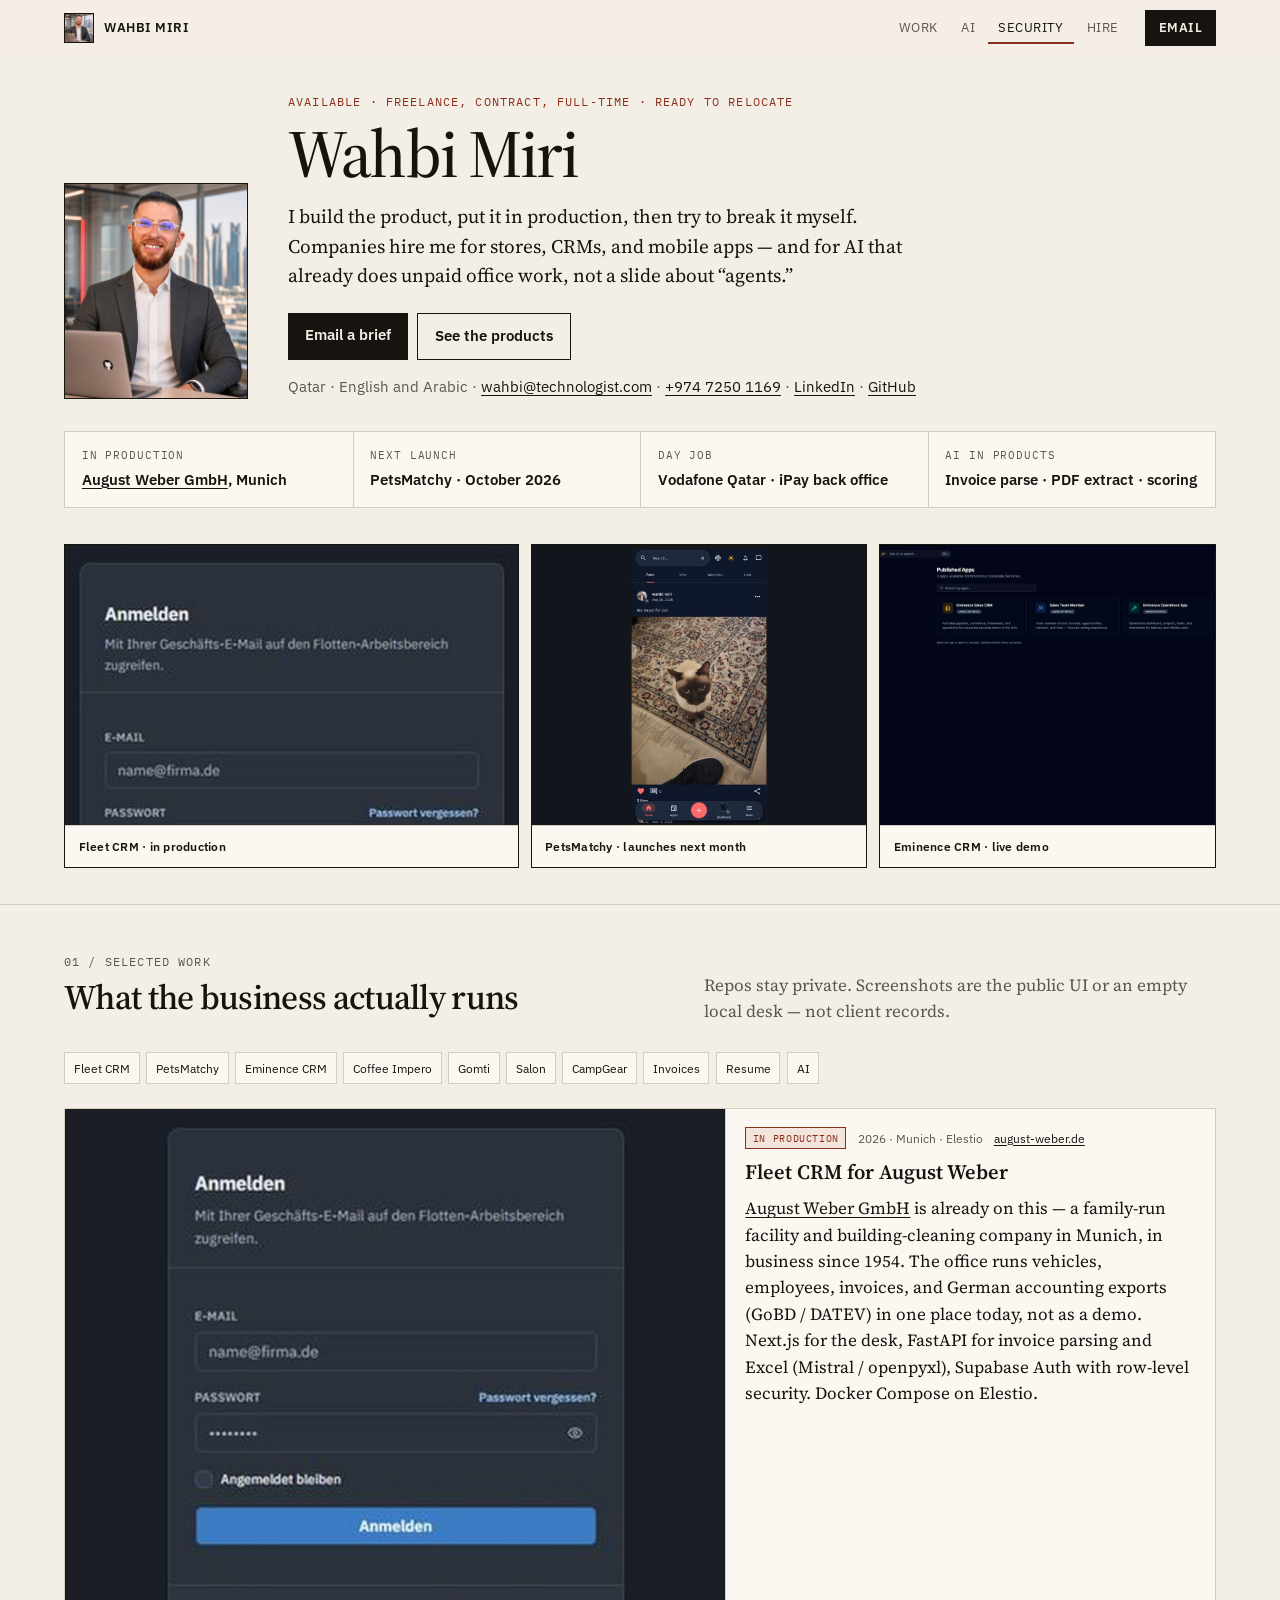
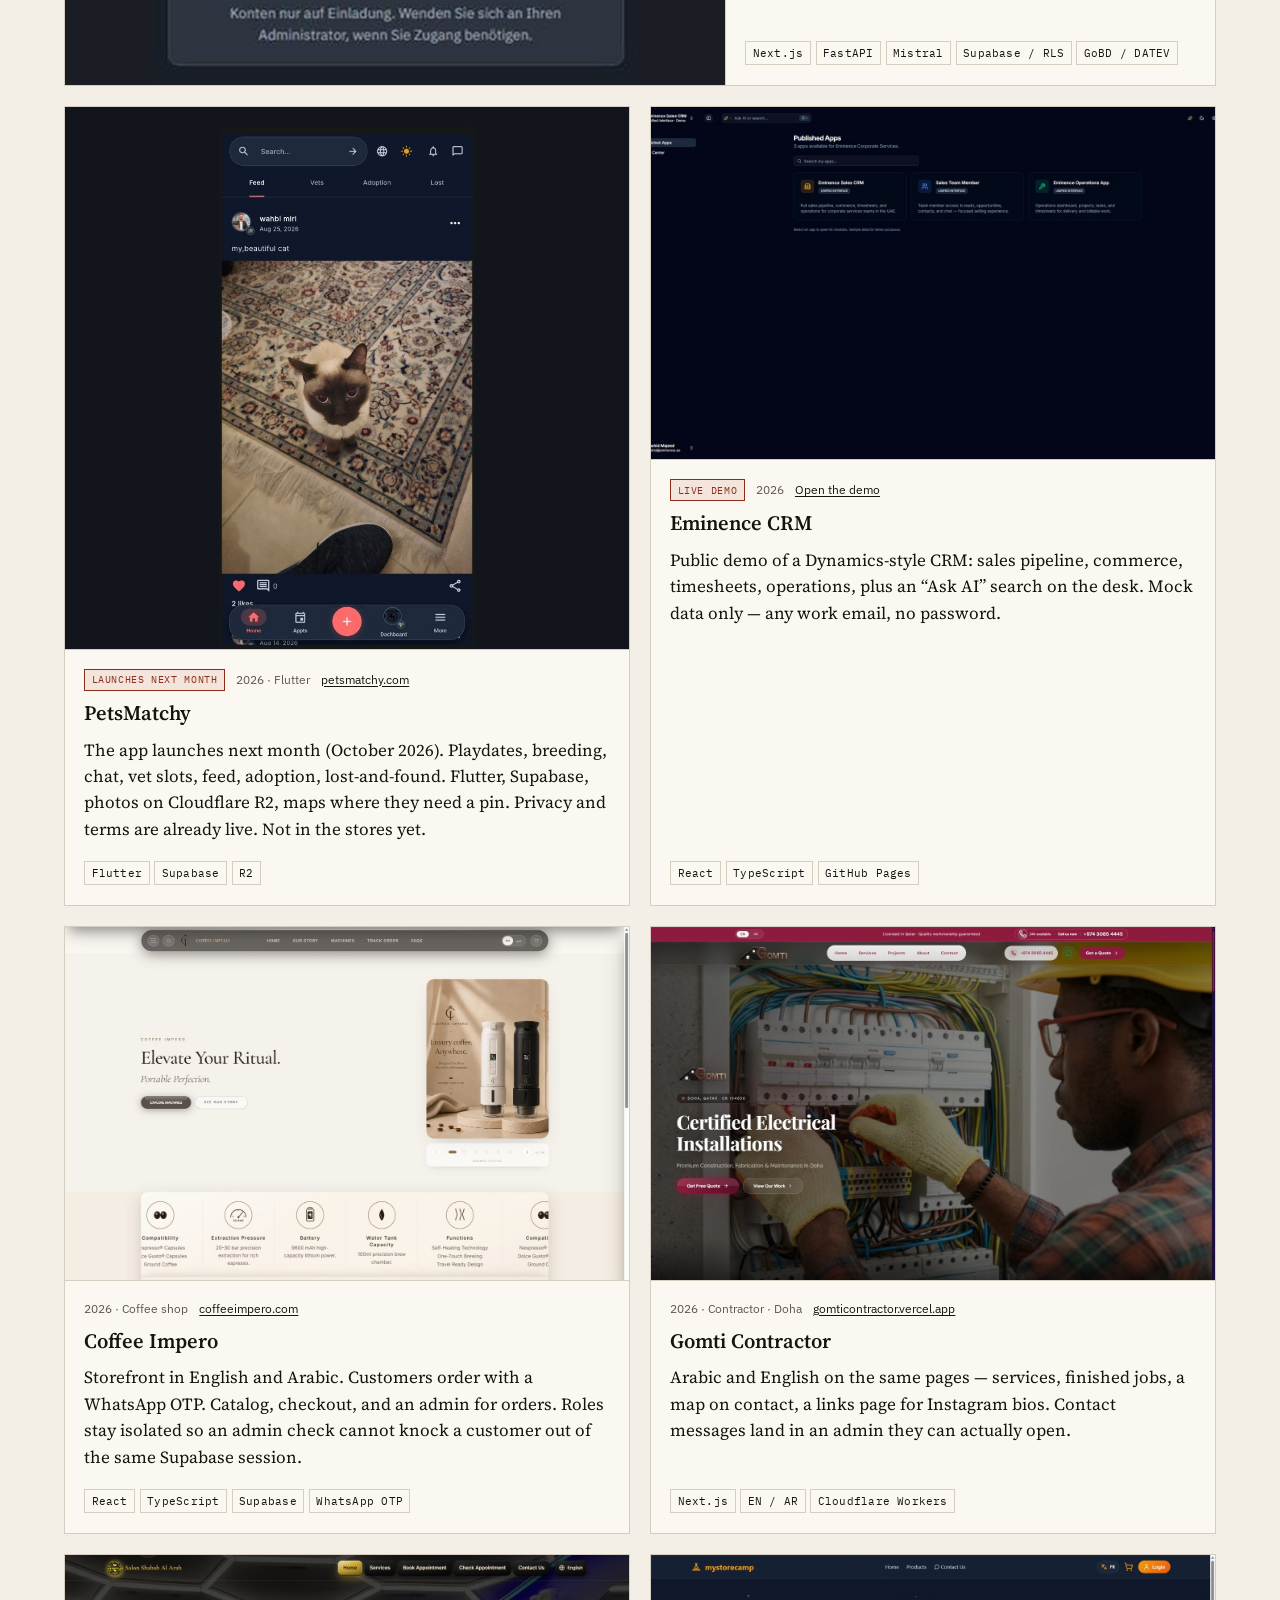
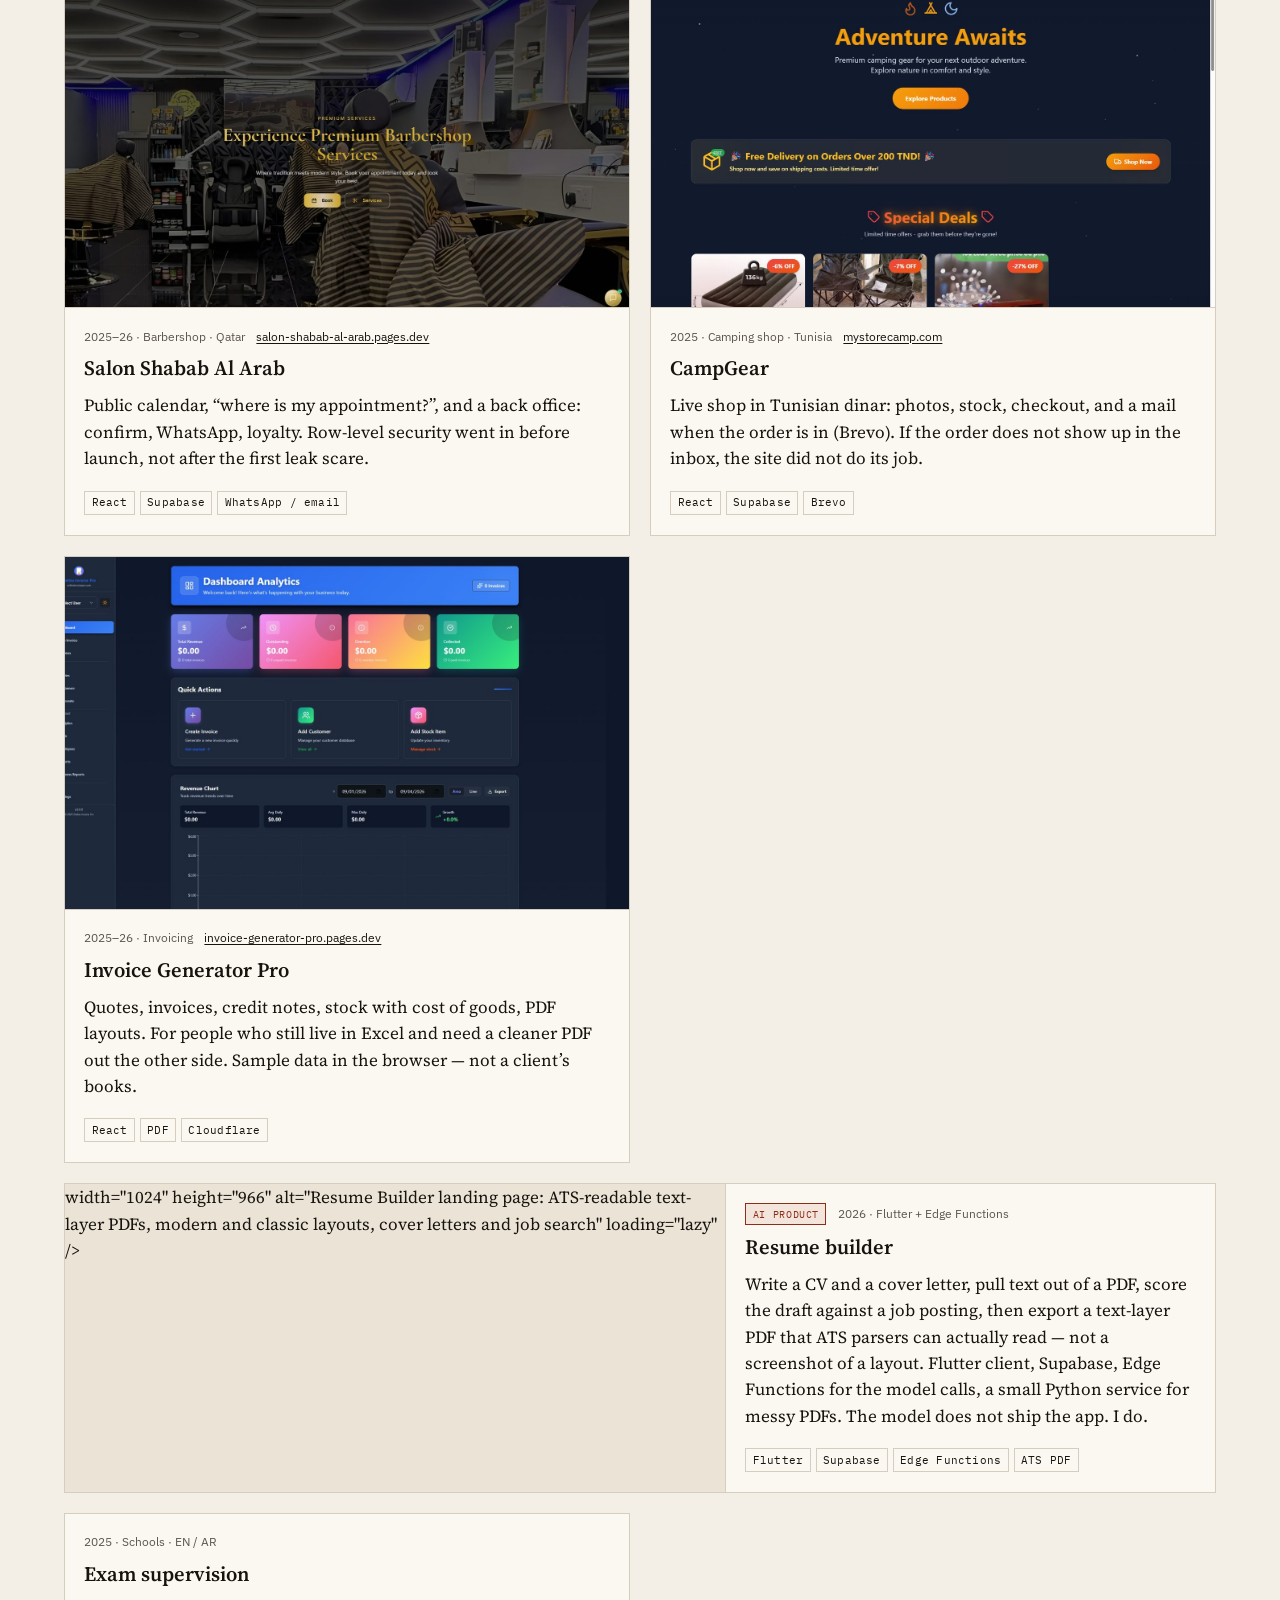
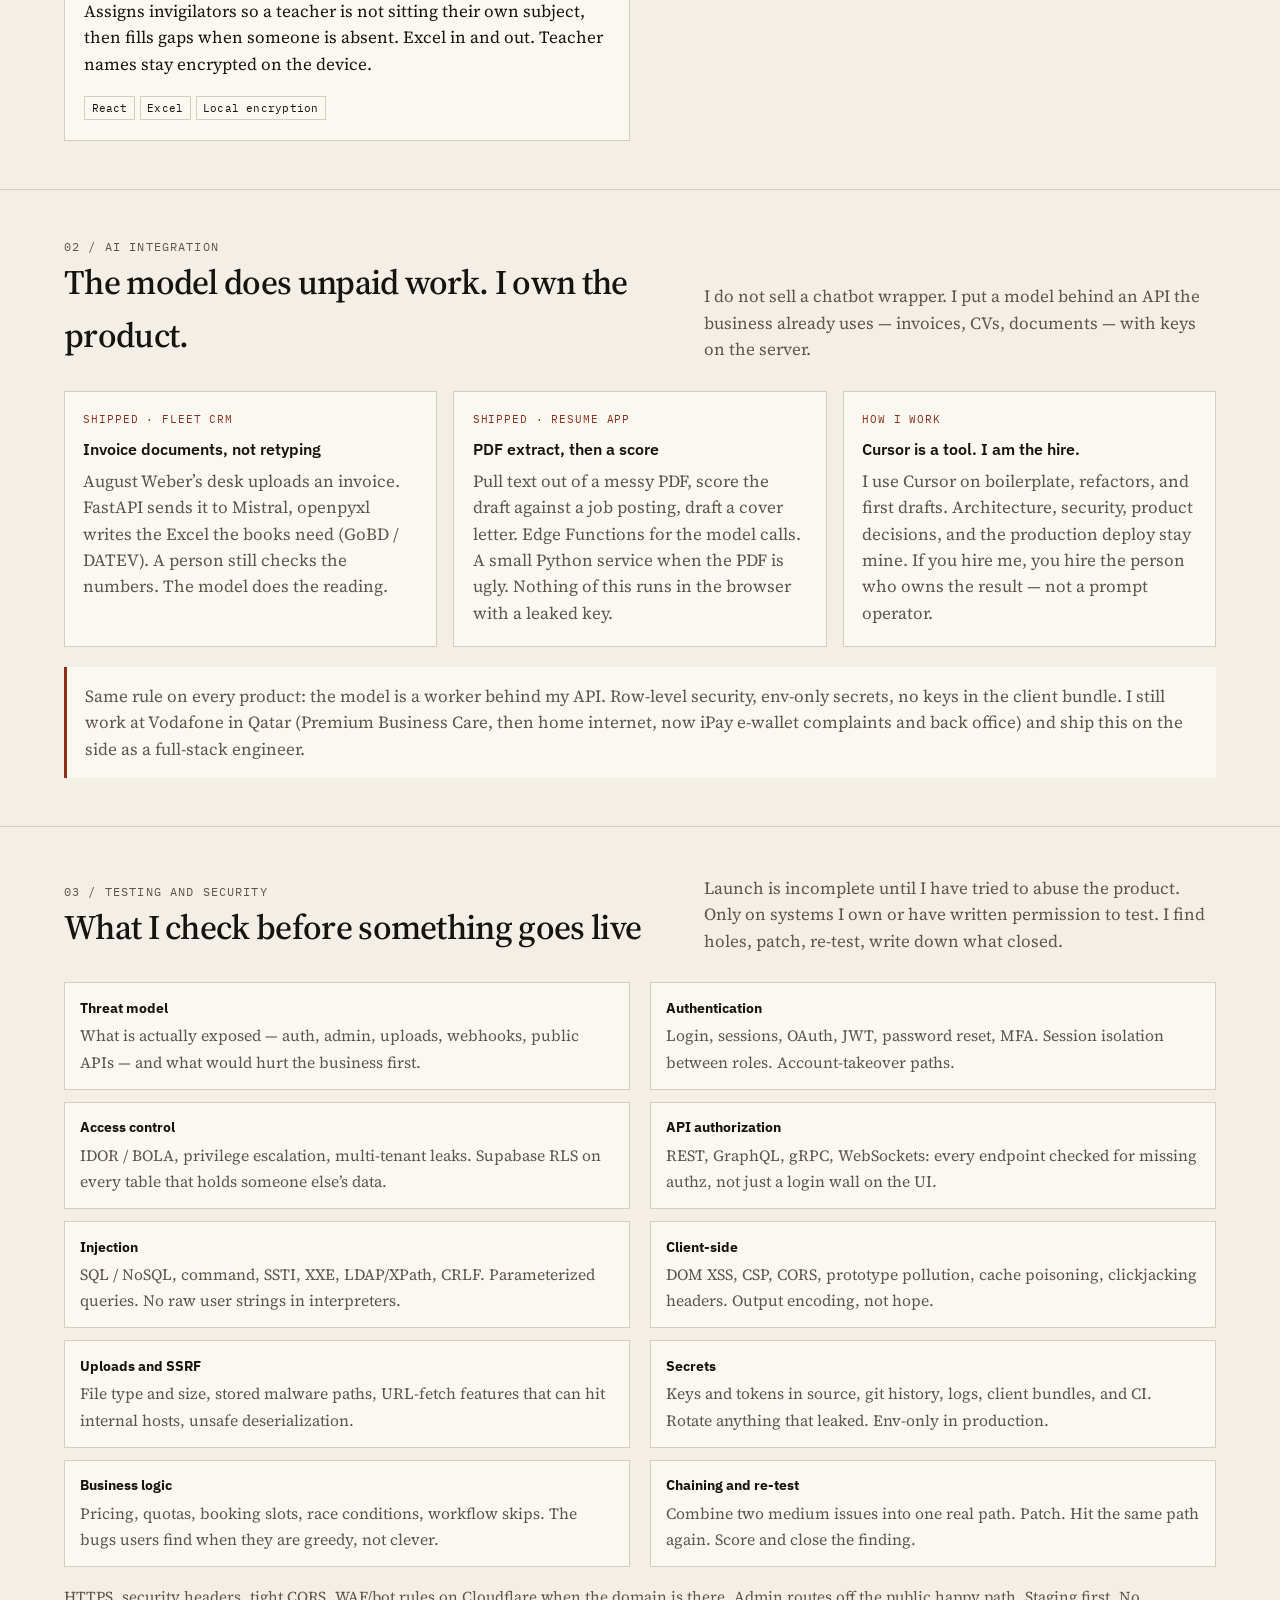
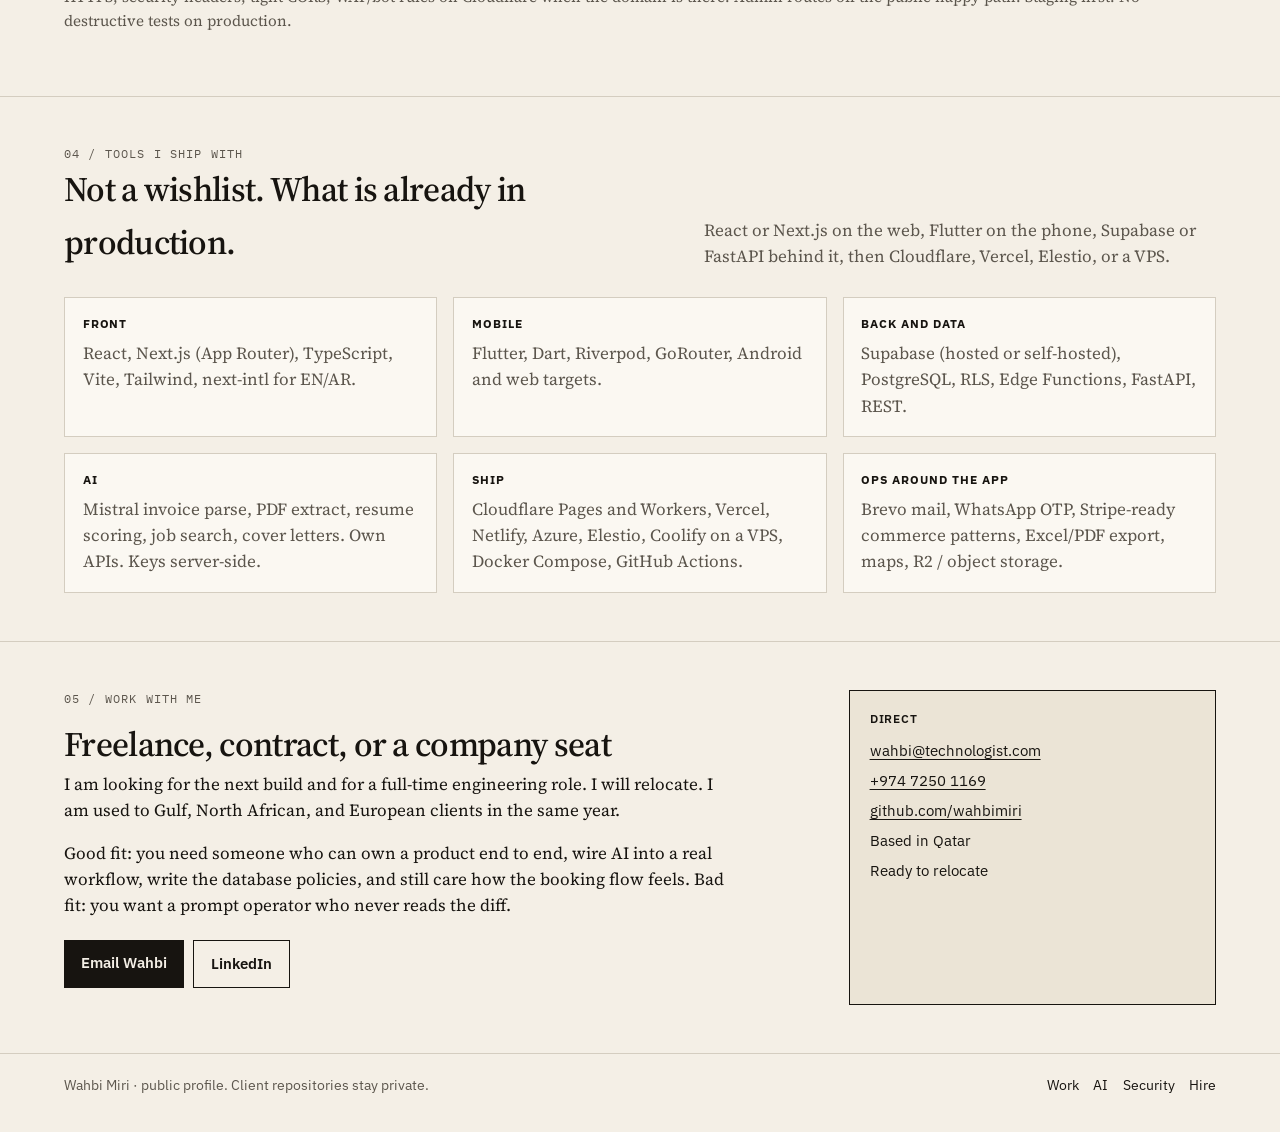
==== commit 510d568e: "Add the Resume Builder landing shot so the AI product is visible without exposing account data. Co-a" ====
--- a/index.html
+++ b/index.html
@@ -188,6 +188,7 @@
             <a href="#salon">Salon</a>
             <a href="#campgear">CampGear</a>
             <a href="#invoice">Invoices</a>
+            <a href="#resume">Resume</a>
             <a href="#ai">AI</a>
           </nav>
           <div class="work-grid">
@@ -443,7 +444,14 @@
               </div>
             </article>
 
-            <article class="job" id="resume">
+            <article class="job job--wide" id="resume">
+              <figure class="job-shot job-shot--desk">
+                  width="1024"
+                  height="966"
+                  alt="Resume Builder landing page: ATS-readable text-layer PDFs, modern and classic layouts, cover letters and job search"
+                  loading="lazy"
+                />
+              </figure>
               <div class="job-body">
                 <div class="job-meta">
                   <span class="job-status">AI product</span>
@@ -452,14 +460,16 @@
                 <h3>Resume builder</h3>
                 <p>
                   Write a CV and a cover letter, pull text out of a PDF, score the draft
-                  against a job posting. Flutter client, Supabase, Edge Functions for the
-                  model calls, a small Python service for messy PDFs. The model does not
-                  ship the app. I do.
+                  against a job posting, then export a text-layer PDF that ATS parsers
+                  can actually read — not a screenshot of a layout. Flutter client,
+                  Supabase, Edge Functions for the model calls, a small Python service
+                  for messy PDFs. The model does not ship the app. I do.
                 </p>
                 <ul class="tags">
                   <li>Flutter</li>
                   <li>Supabase</li>
                   <li>Edge Functions</li>
+                  <li>ATS PDF</li>
                 </ul>
               </div>
             </article>
--- a/styles.css
+++ b/styles.css
@@ -409,6 +409,14 @@
   max-height: 36rem;
 }
 
+.job--wide .job-shot--desk img {
+  aspect-ratio: 16 / 11;
+  object-fit: cover;
+  object-position: top;
+  background: var(--band);
+  max-height: none;
+}
+
 .job-shot img {
   width: 100%;
   display: block;
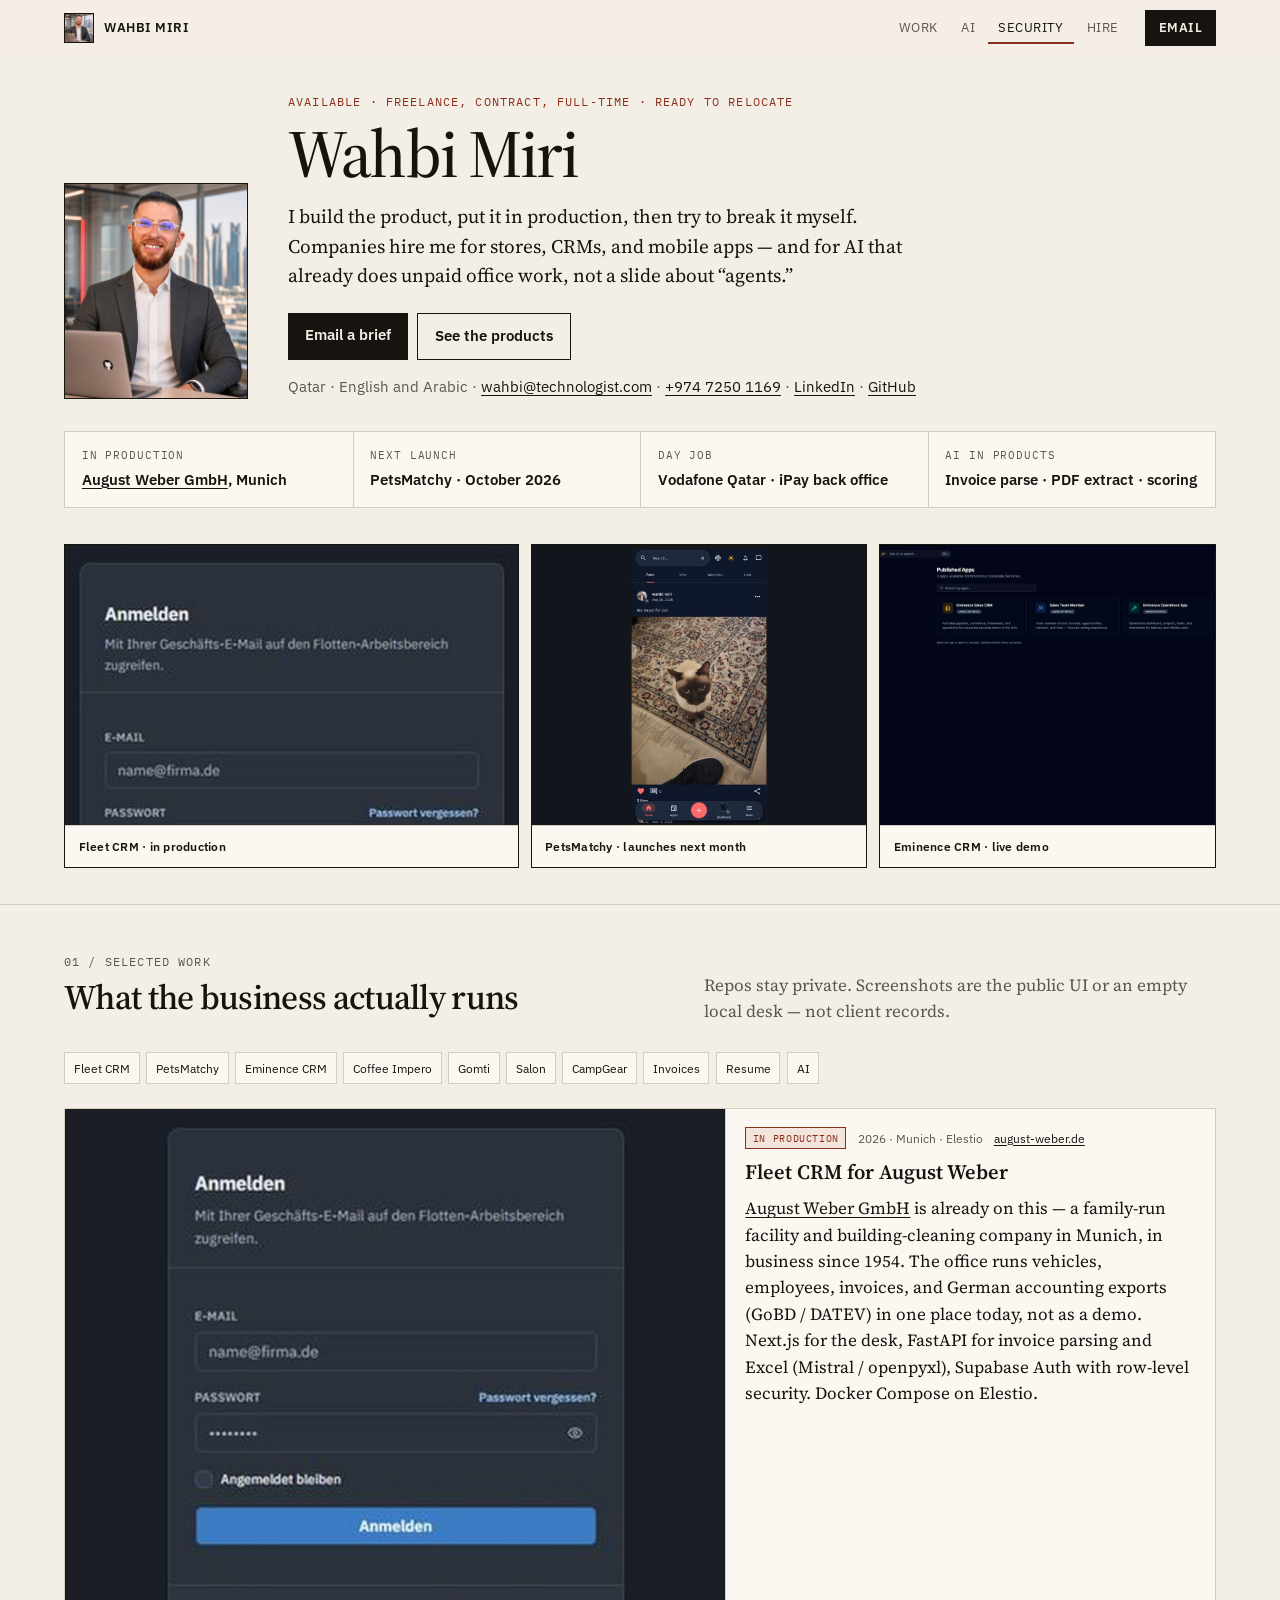
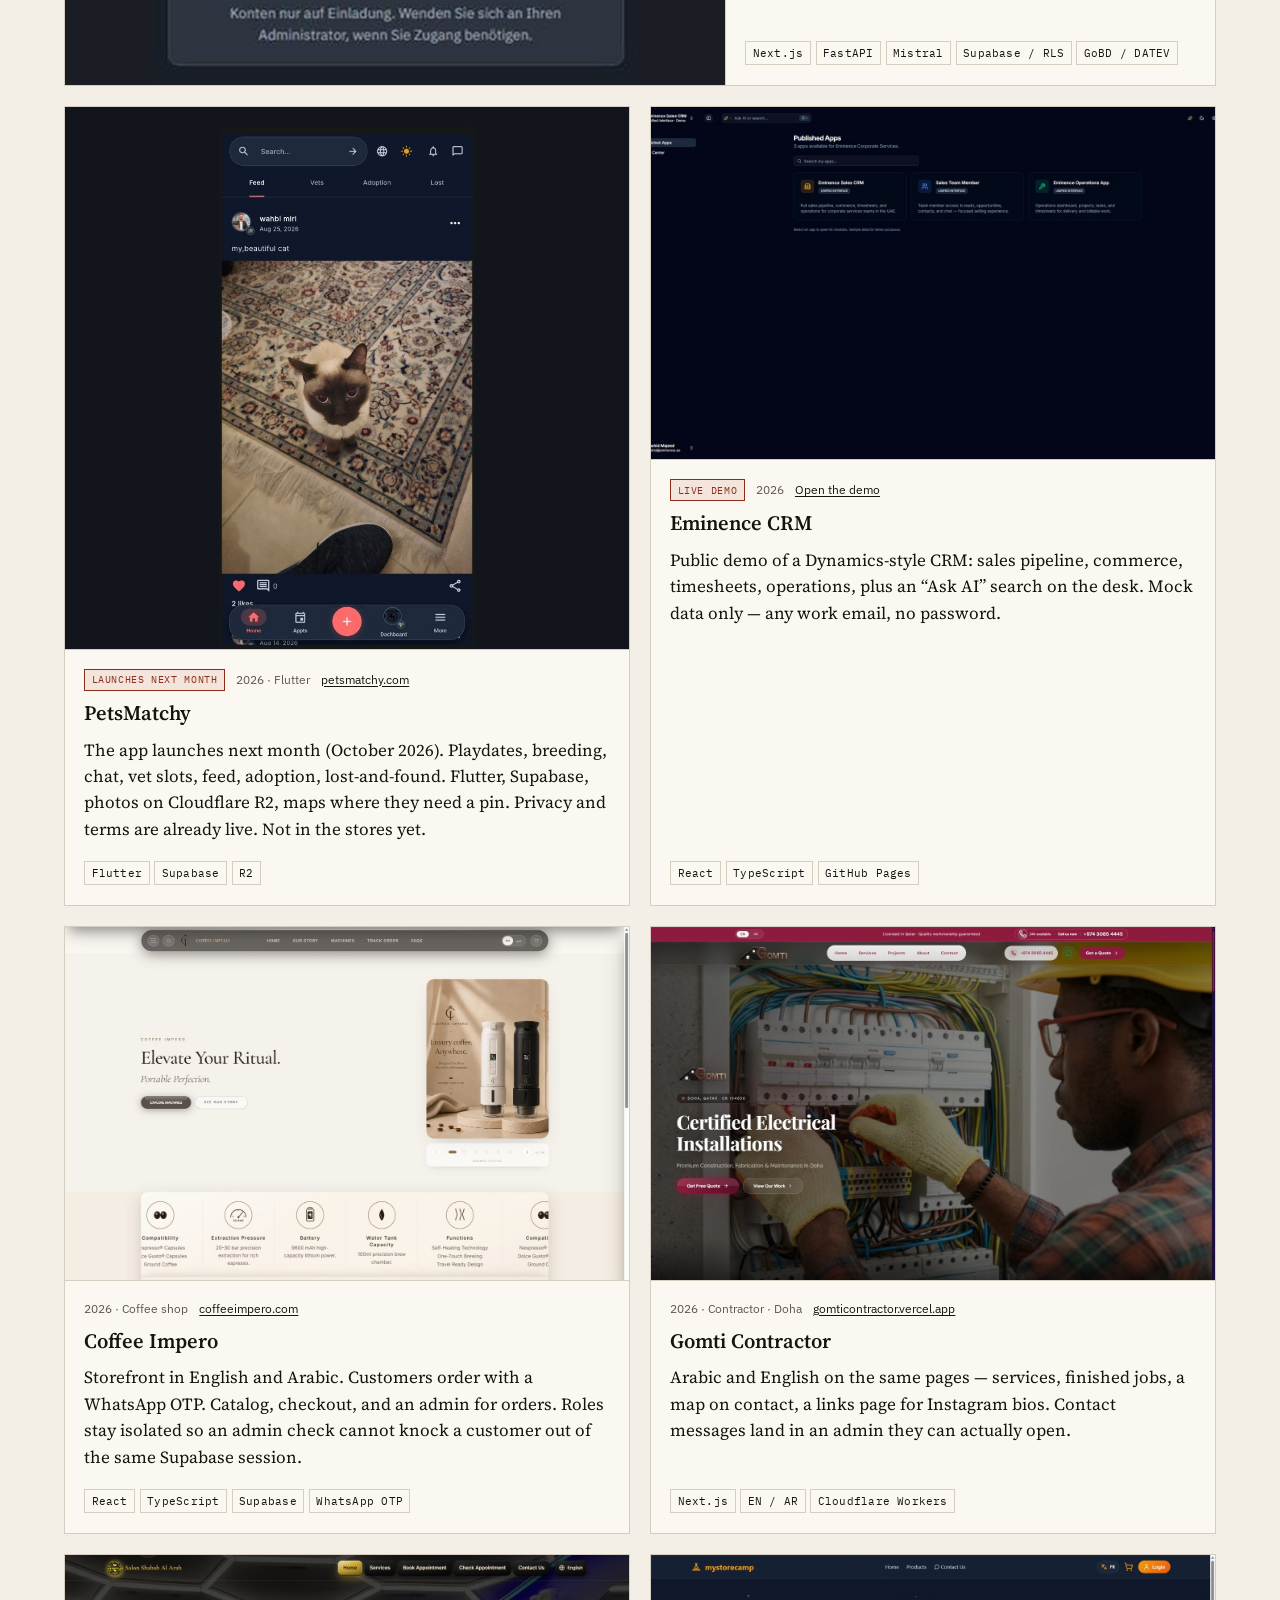
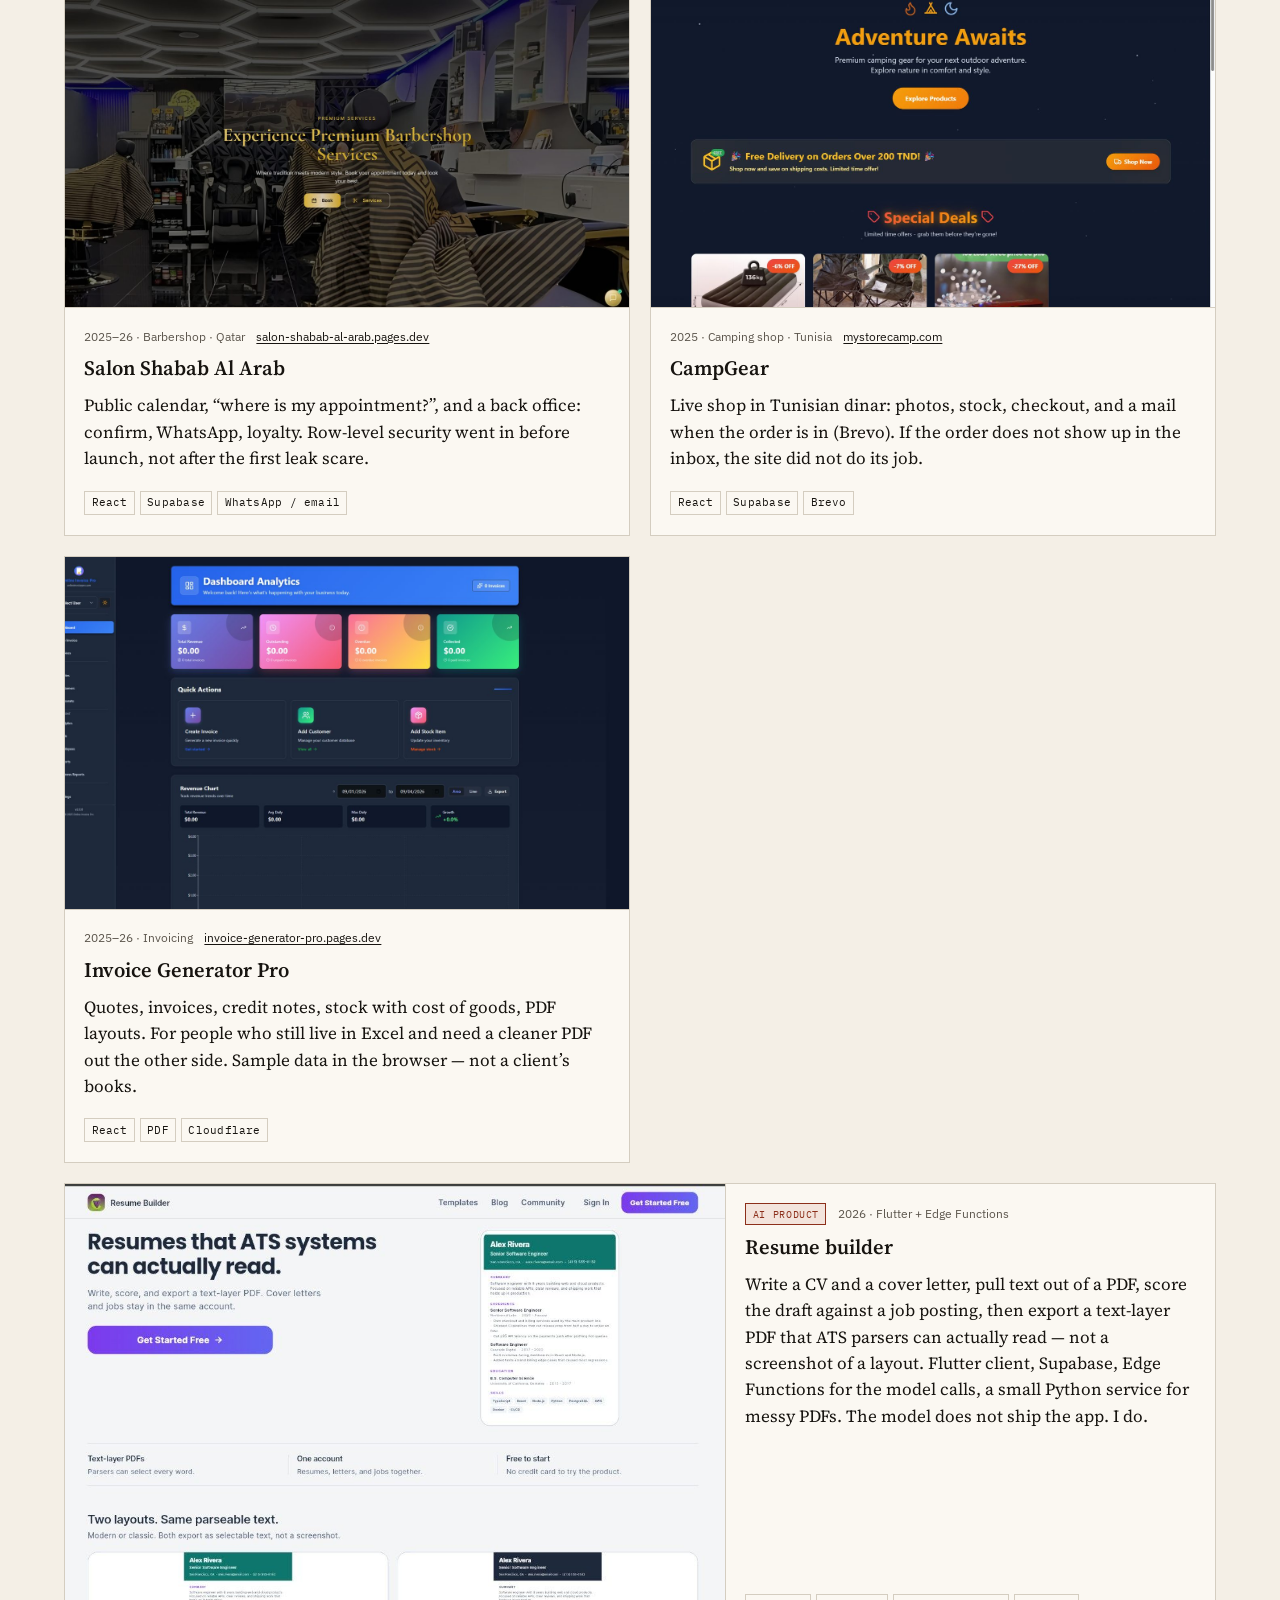
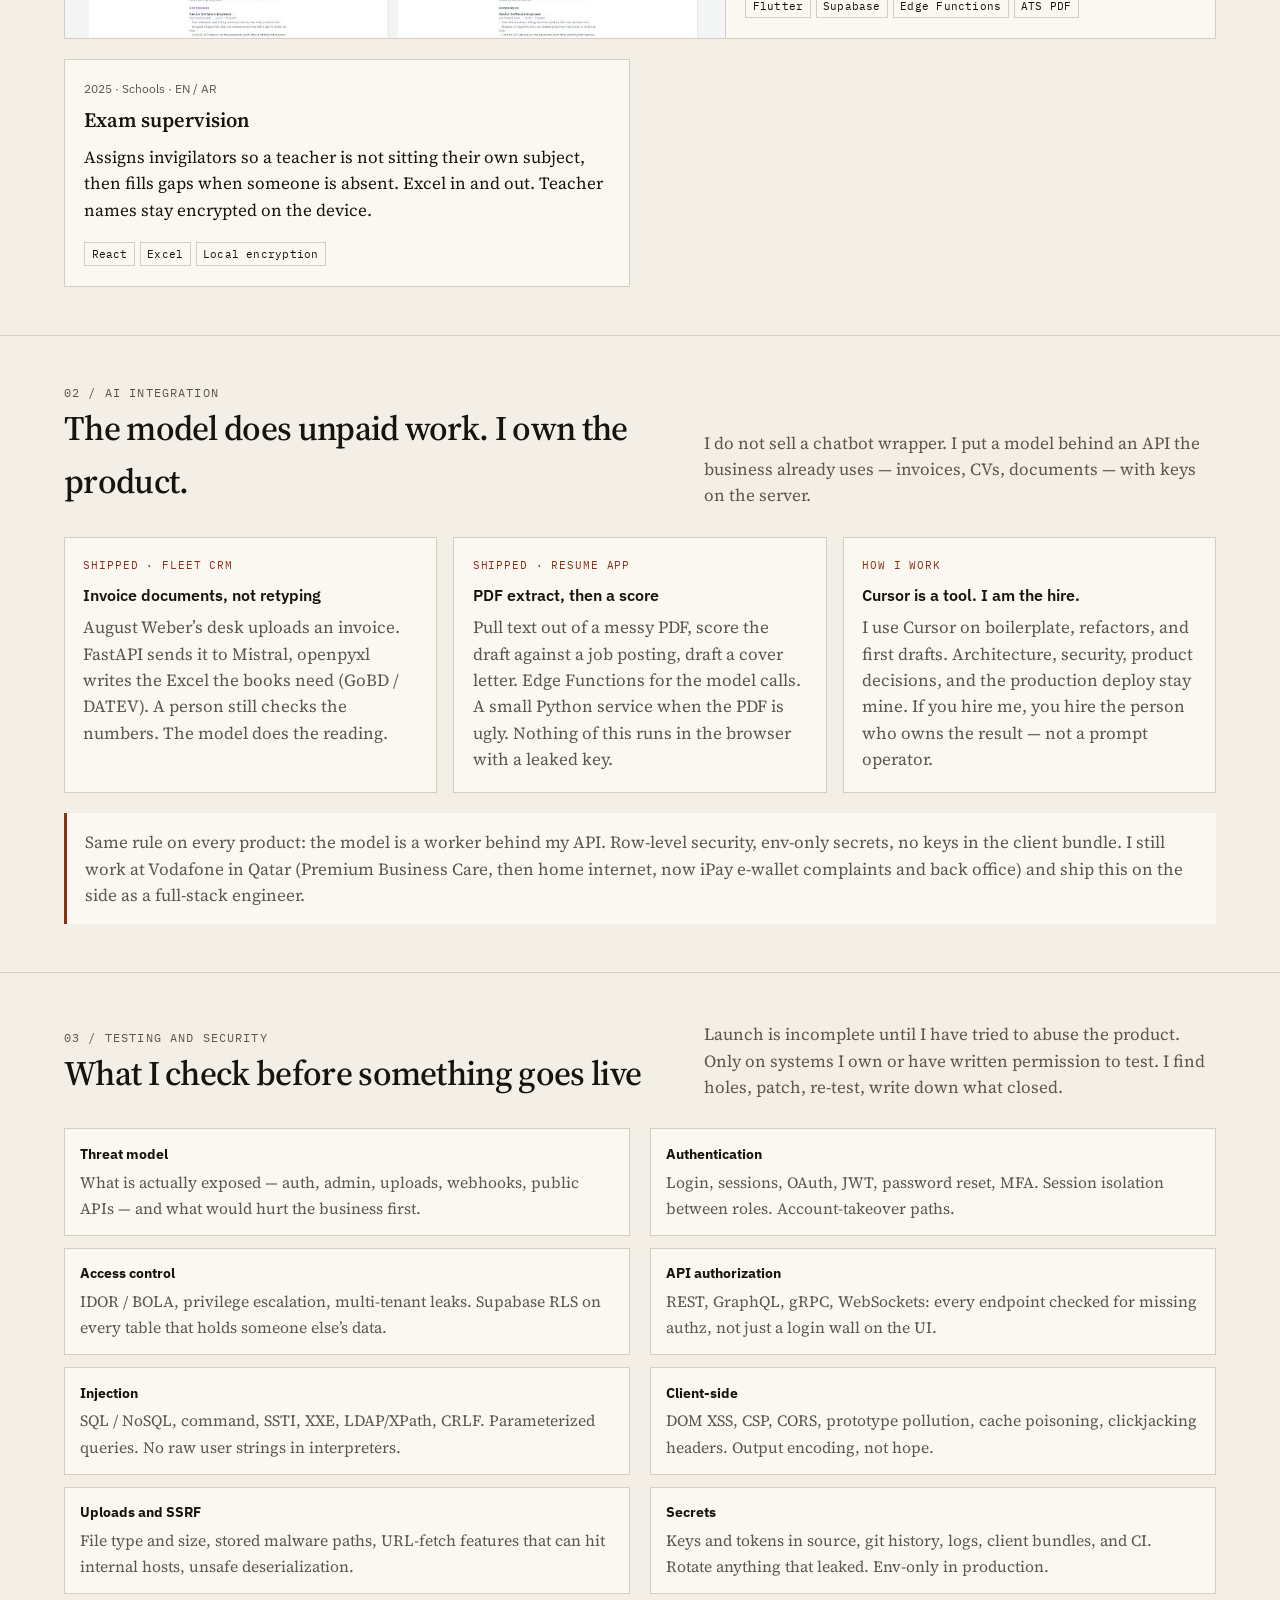
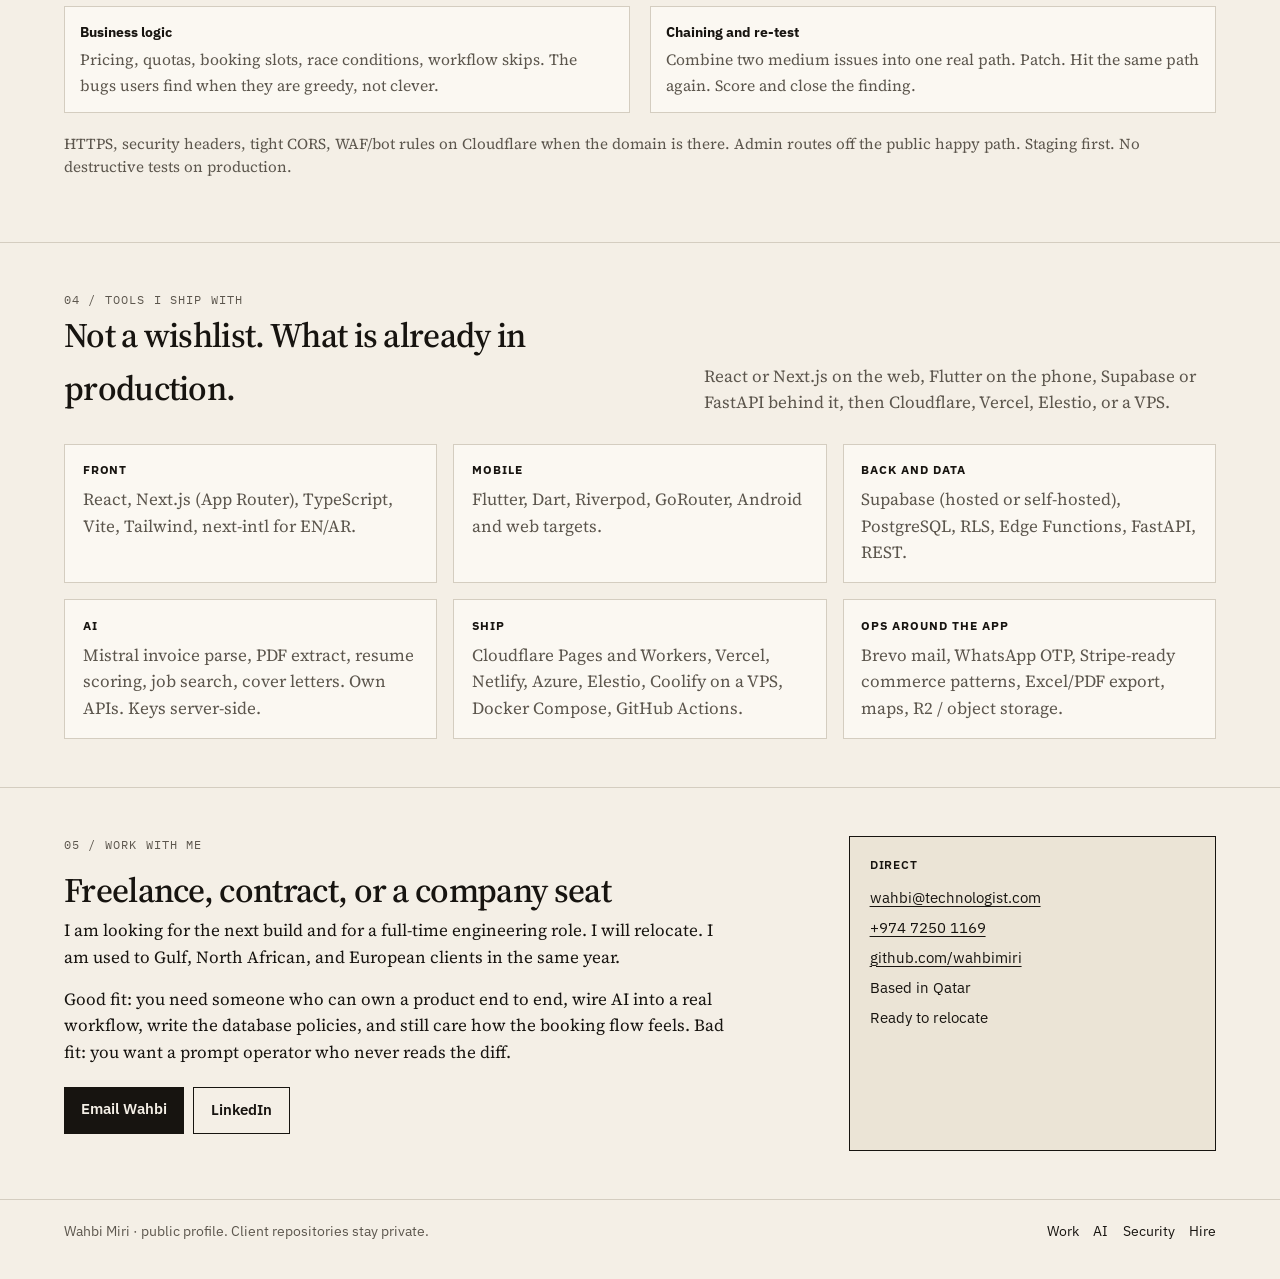
==== commit 6af4631e: "Fix the Resume Builder image tag so the landing screenshot renders. Co-authored-by: Cursor <cursorag" ====
--- a/index.html
+++ b/index.html
@@ -446,6 +446,8 @@
 
             <article class="job job--wide" id="resume">
               <figure class="job-shot job-shot--desk">
+                <img
+                  src="./assets/work/resume-builder.jpg"
                   width="1024"
                   height="966"
                   alt="Resume Builder landing page: ATS-readable text-layer PDFs, modern and classic layouts, cover letters and job search"
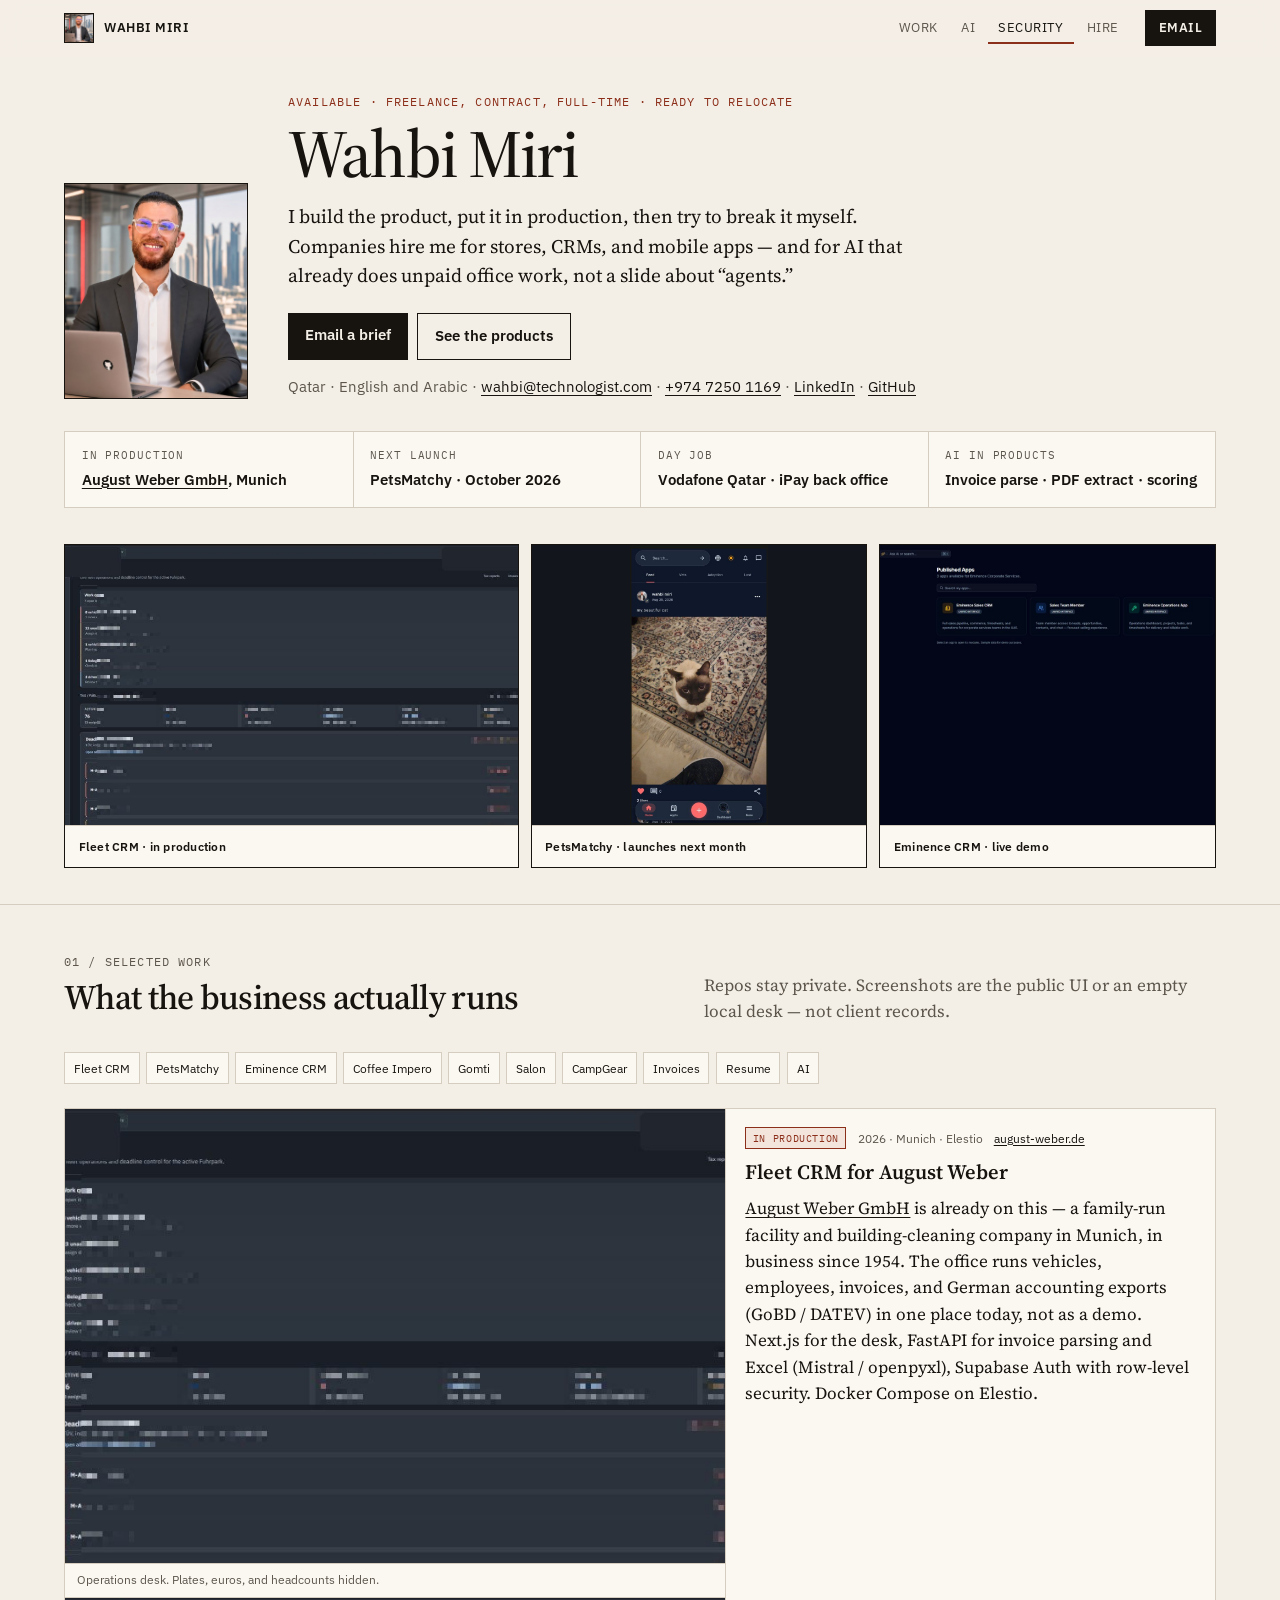
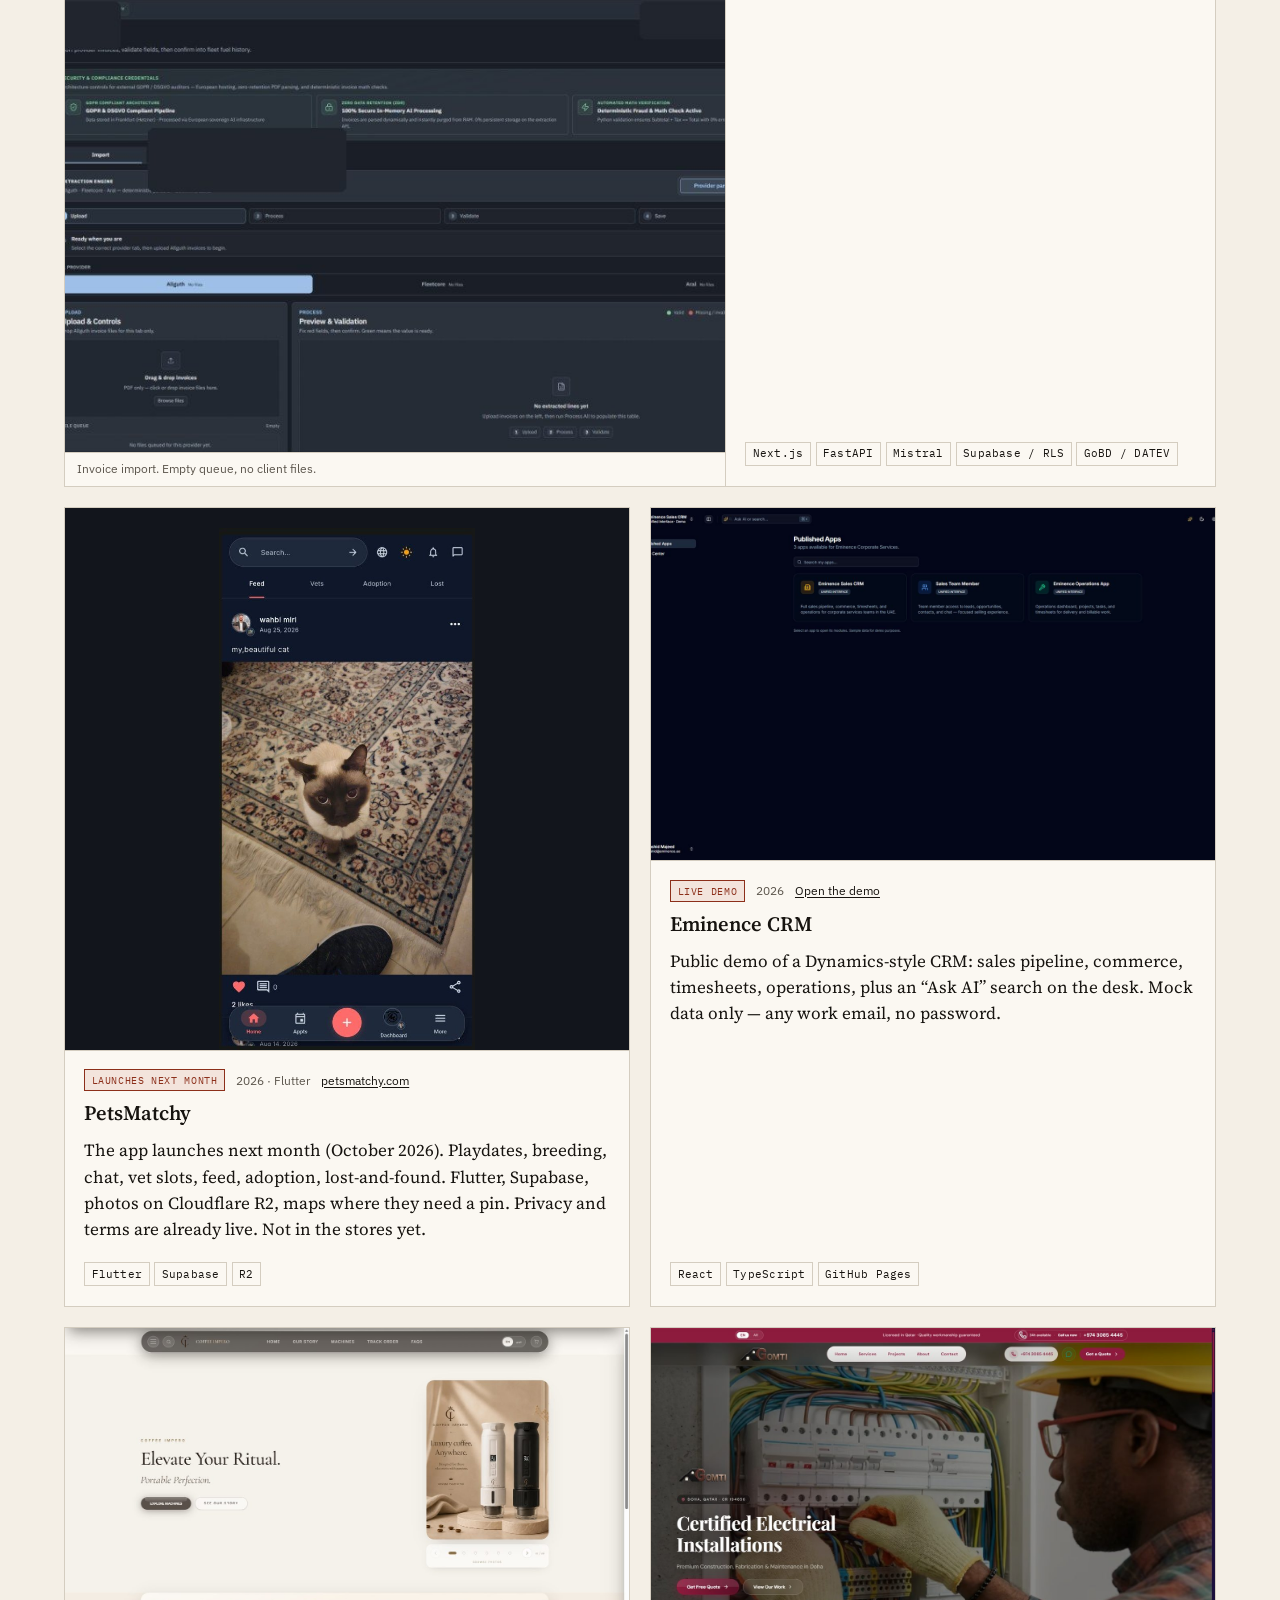
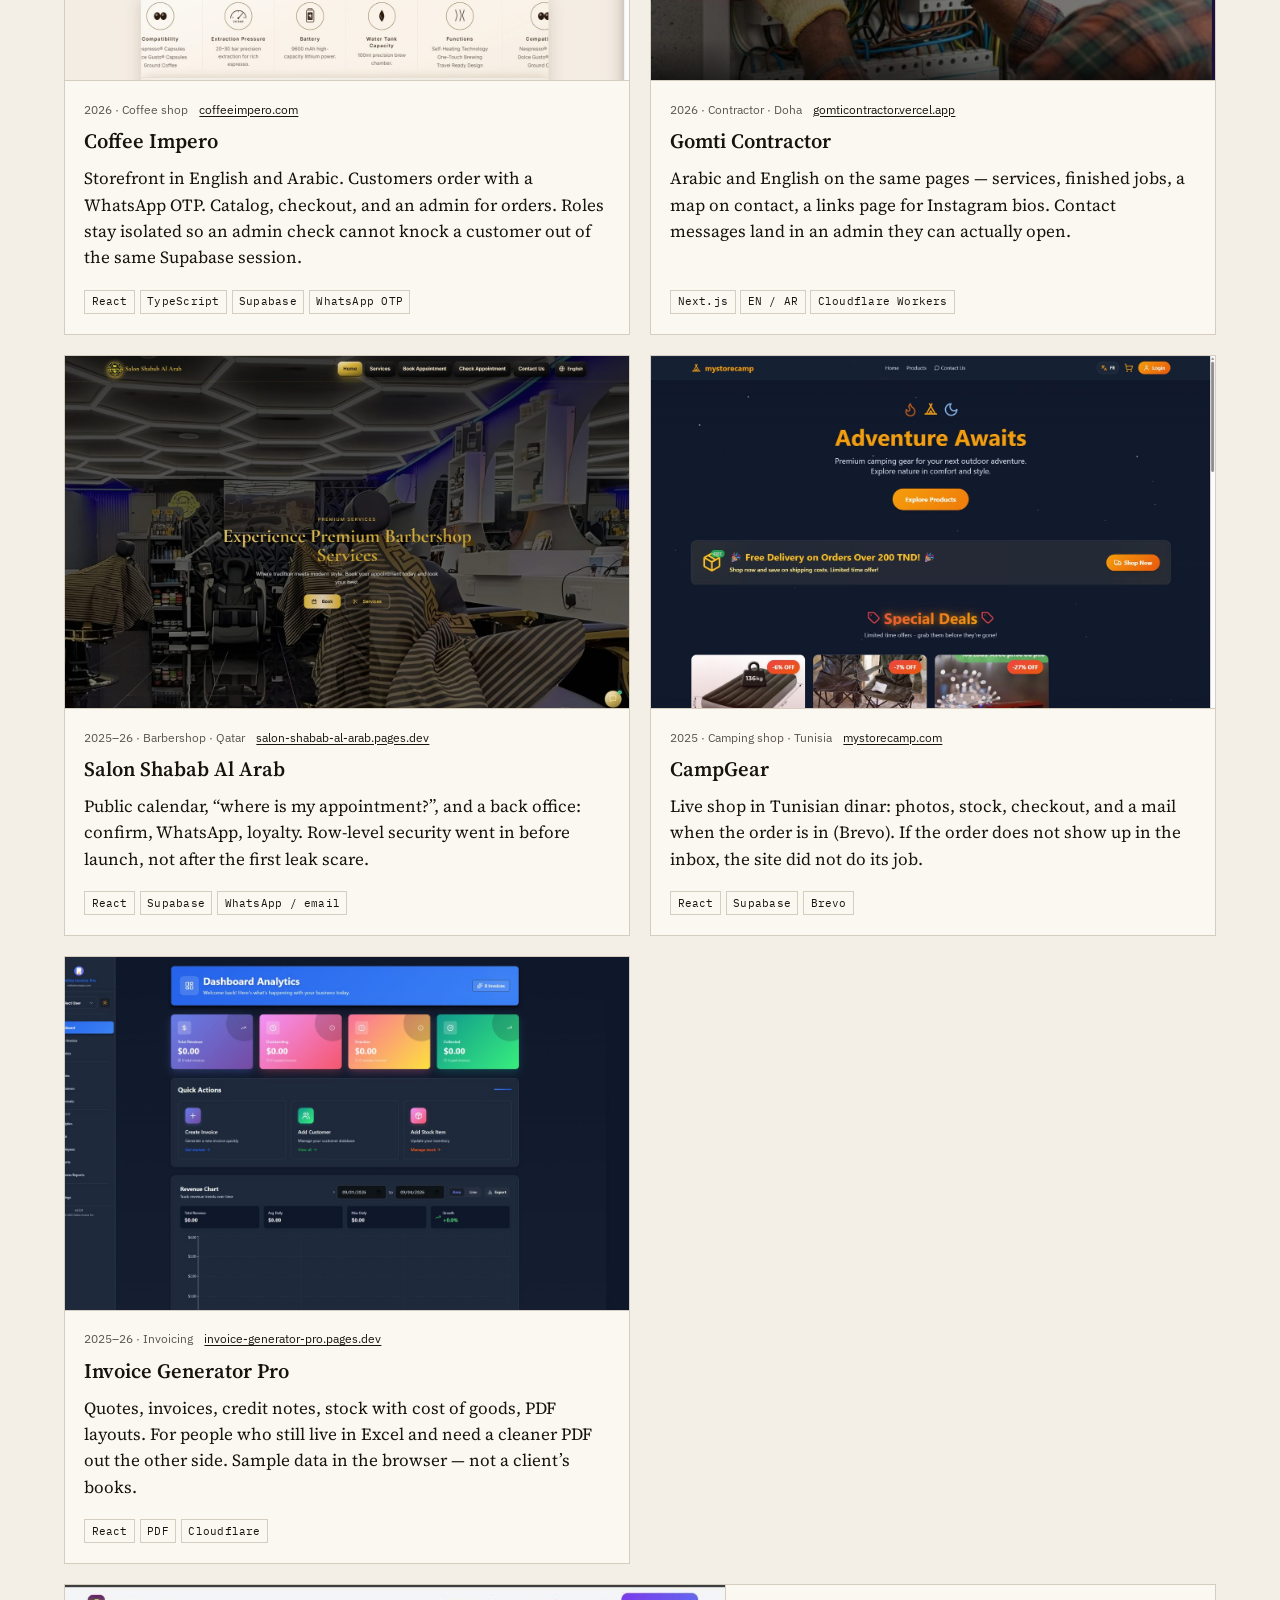
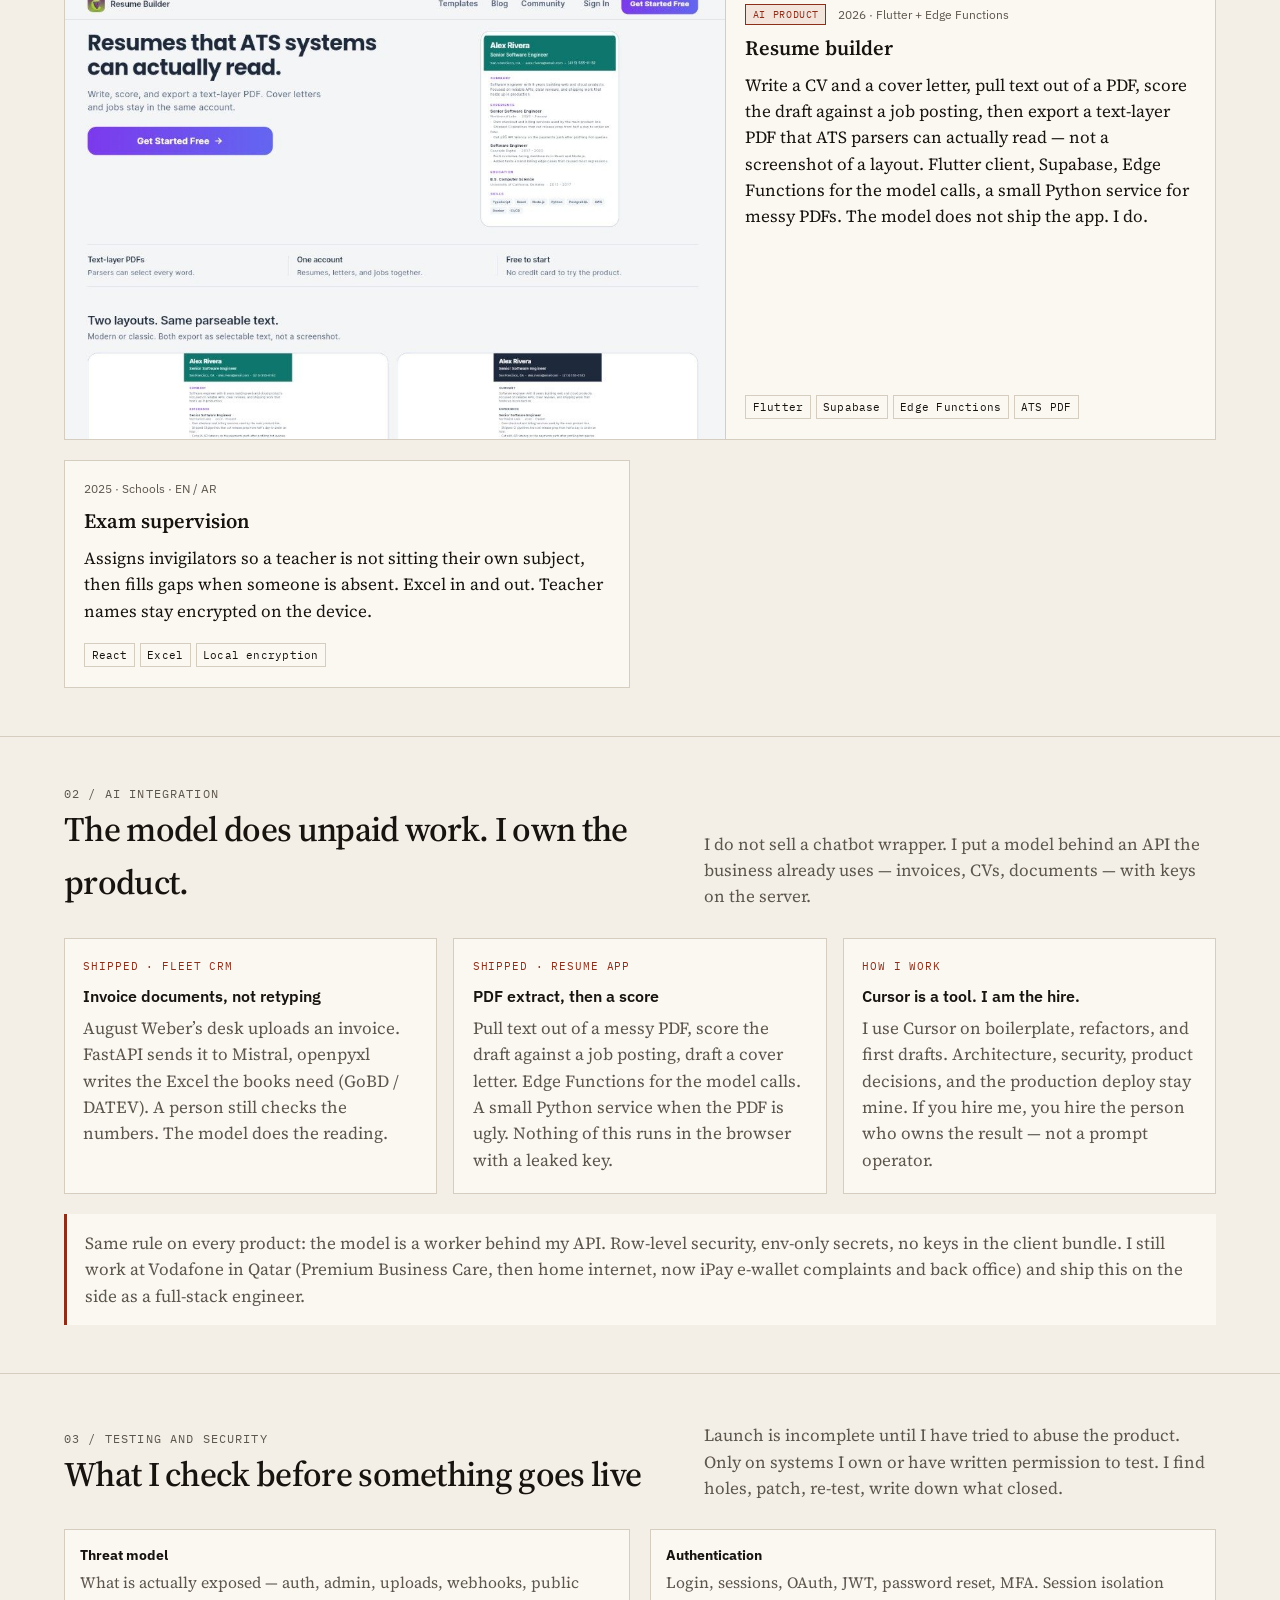
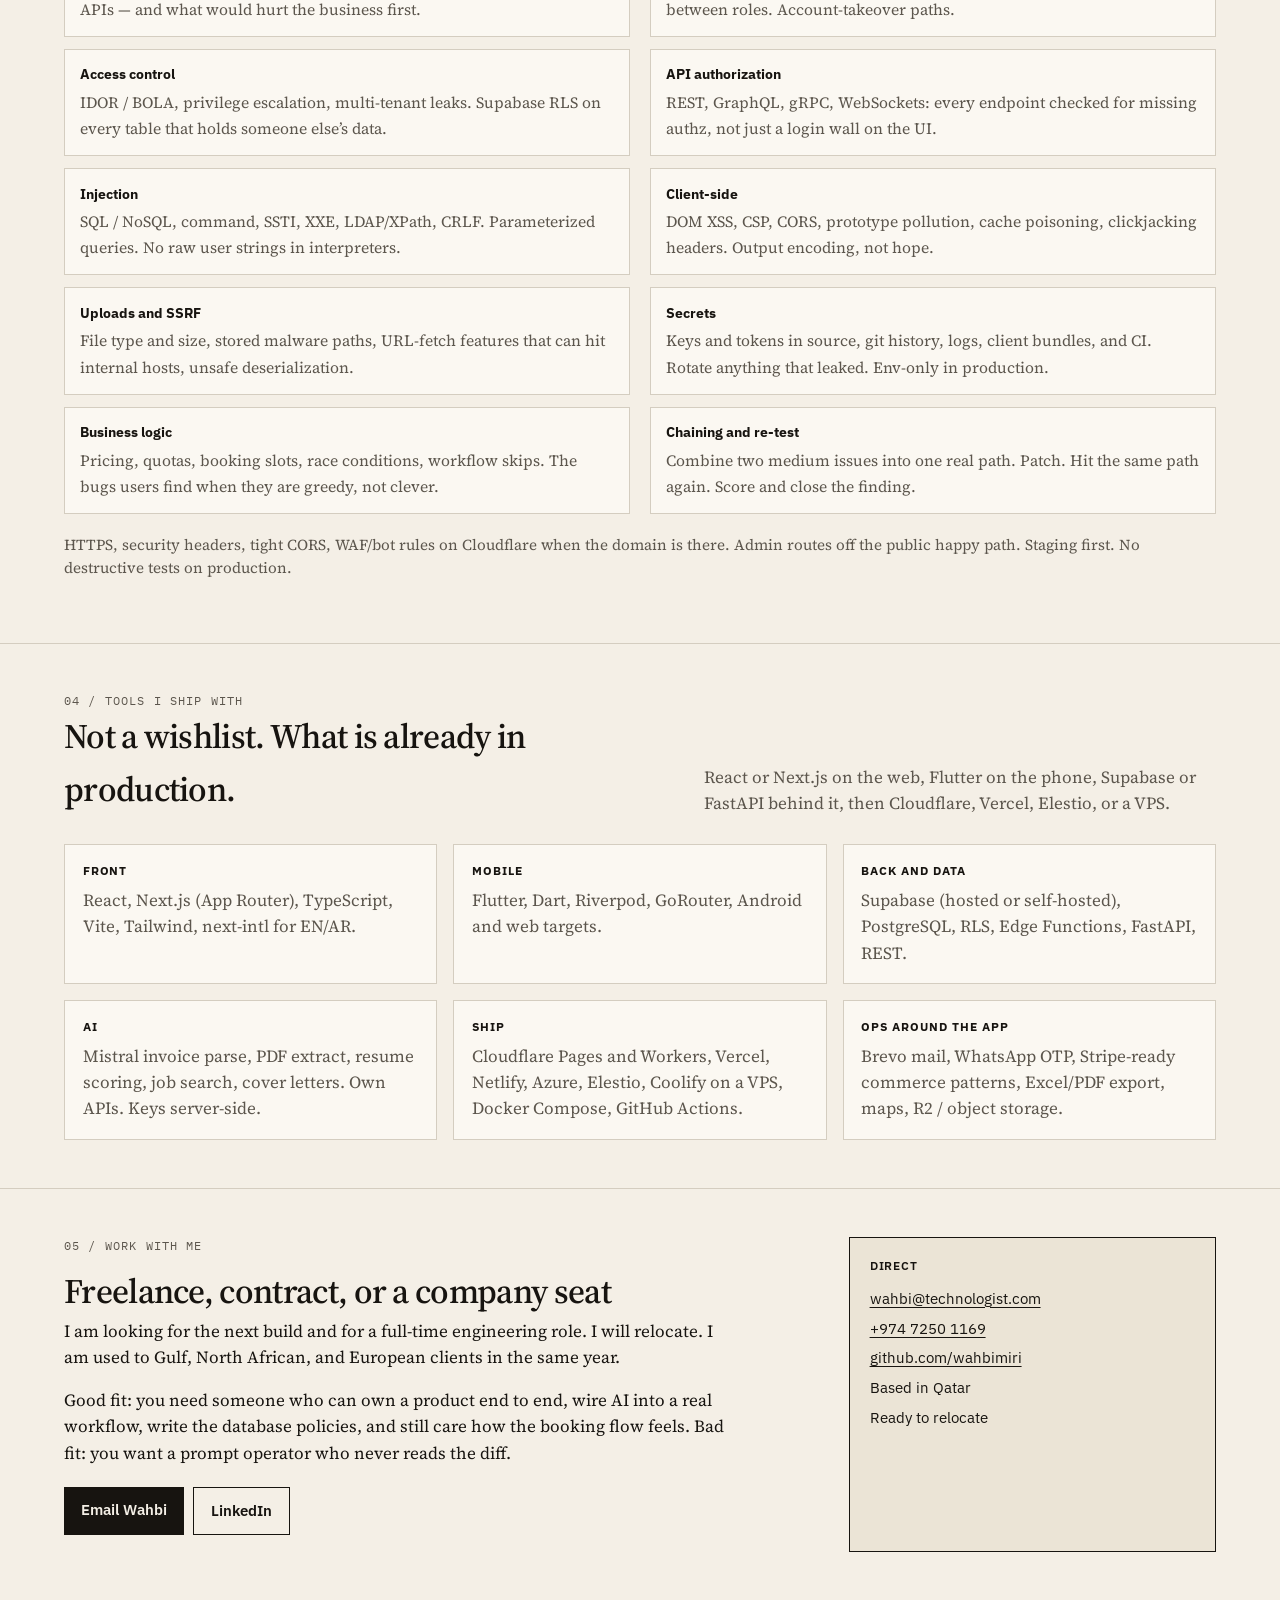
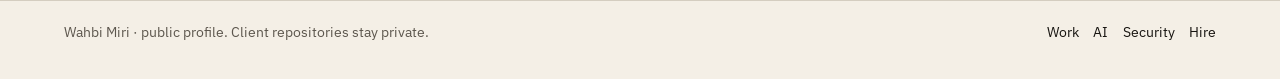
==== commit 34fb7ffe: "Publish fleet CRM desk shots with plates, money, and live counts removed. Co-authored-by: Cursor <cu" ====
--- a/index.html
+++ b/index.html
@@ -139,9 +139,9 @@
           <a class="proof-card" href="#fleet">
             <img
               src="./assets/work/fleet-crm.jpg"
-              width="1200"
-              height="1420"
-              alt="August Weber fleet CRM sign-in"
+              width="1024"
+              height="516"
+              alt="Fleet CRM operations desk. Live figures and plates removed."
               fetchpriority="high"
             />
             <span>Fleet CRM · in production</span>
@@ -193,14 +193,26 @@
           </nav>
           <div class="work-grid">
             <article class="job job--wide" id="fleet">
-              <figure class="job-shot">
-                <img
-                  src="./assets/work/fleet-crm.jpg"
-                  width="1200"
-                  height="1420"
-                  alt="Sign-in screen for the August Weber fleet CRM, labelled Anmelden"
-                />
-              </figure>
+              <div class="job-shots">
+                <figure class="job-shot job-shot--desk">
+                  <img
+                    src="./assets/work/fleet-crm.jpg"
+                    width="1024"
+                    height="516"
+                    alt="Fleet CRM operations desk. License plates, money, and live counts are removed."
+                  />
+                  <figcaption>Operations desk. Plates, euros, and headcounts hidden.</figcaption>
+                </figure>
+                <figure class="job-shot job-shot--desk">
+                  <img
+                    src="./assets/work/fleet-crm-invoices.jpg"
+                    width="1024"
+                    height="517"
+                    alt="Fleet CRM invoice import with Mistral. Empty queue, no client files."
+                  />
+                  <figcaption>Invoice import. Empty queue, no client files.</figcaption>
+                </figure>
+              </div>
               <div class="job-body">
                 <div class="job-meta">
                   <span class="job-status">In production</span>
--- a/styles.css
+++ b/styles.css
@@ -402,6 +402,36 @@
   border-right: 1px solid var(--line);
 }
 
+.job-shots {
+  display: flex;
+  flex-direction: column;
+  min-width: 0;
+  border-right: 1px solid var(--line);
+}
+
+.job--wide > .job-shots {
+  border-right: 1px solid var(--line);
+}
+
+.job--wide .job-shots .job-shot {
+  border-right: 0;
+  border-bottom: 1px solid var(--line);
+}
+
+.job--wide .job-shots .job-shot:last-child {
+  border-bottom: 0;
+}
+
+.job-shot figcaption {
+  margin: 0;
+  padding: 0.45rem 0.75rem;
+  font-family: var(--sans);
+  font-size: 0.75rem;
+  color: var(--muted);
+  background: var(--white);
+  border-top: 1px solid var(--line);
+}
+
 .job--wide .job-shot img {
   aspect-ratio: 4 / 5;
   object-fit: contain;
@@ -718,7 +748,8 @@
     grid-template-columns: 1fr;
   }
 
-  .job--wide .job-shot {
+  .job--wide .job-shot,
+  .job--wide > .job-shots {
     border-right: 0;
     border-bottom: 1px solid var(--line);
   }
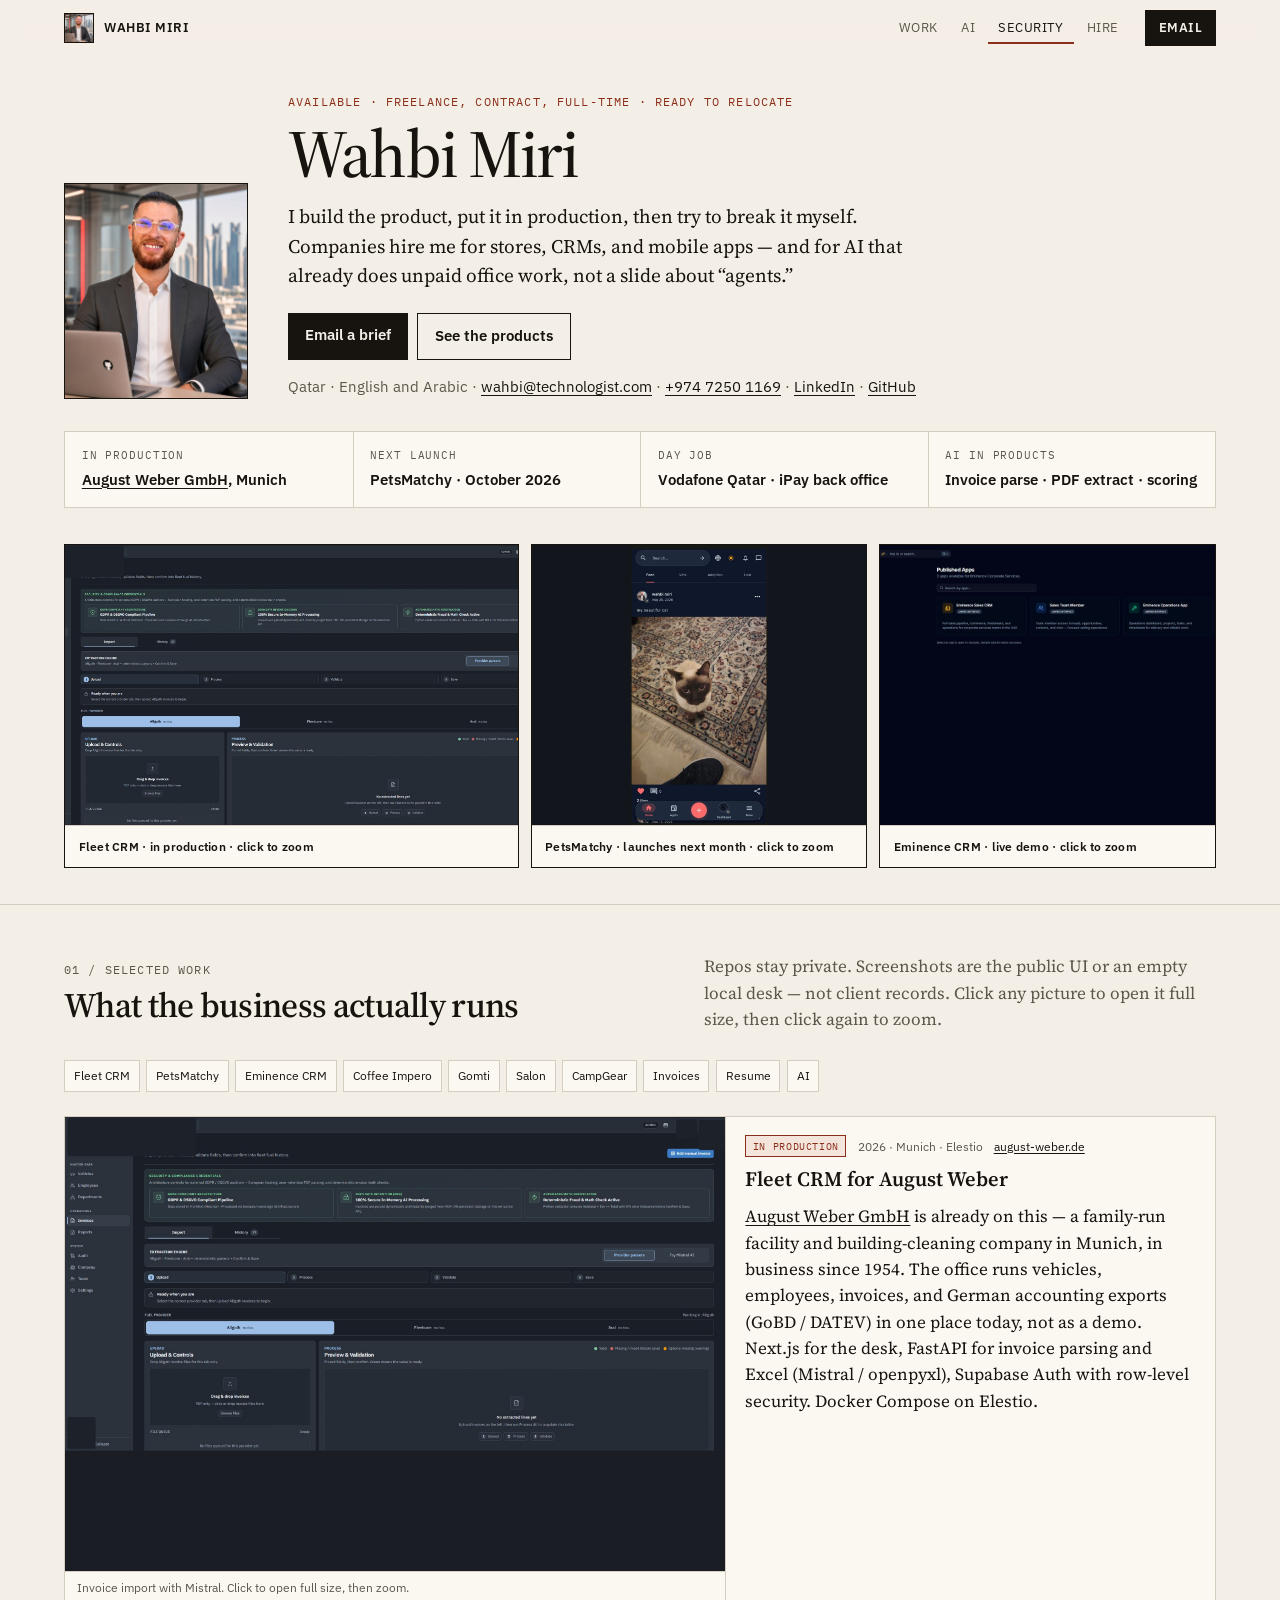
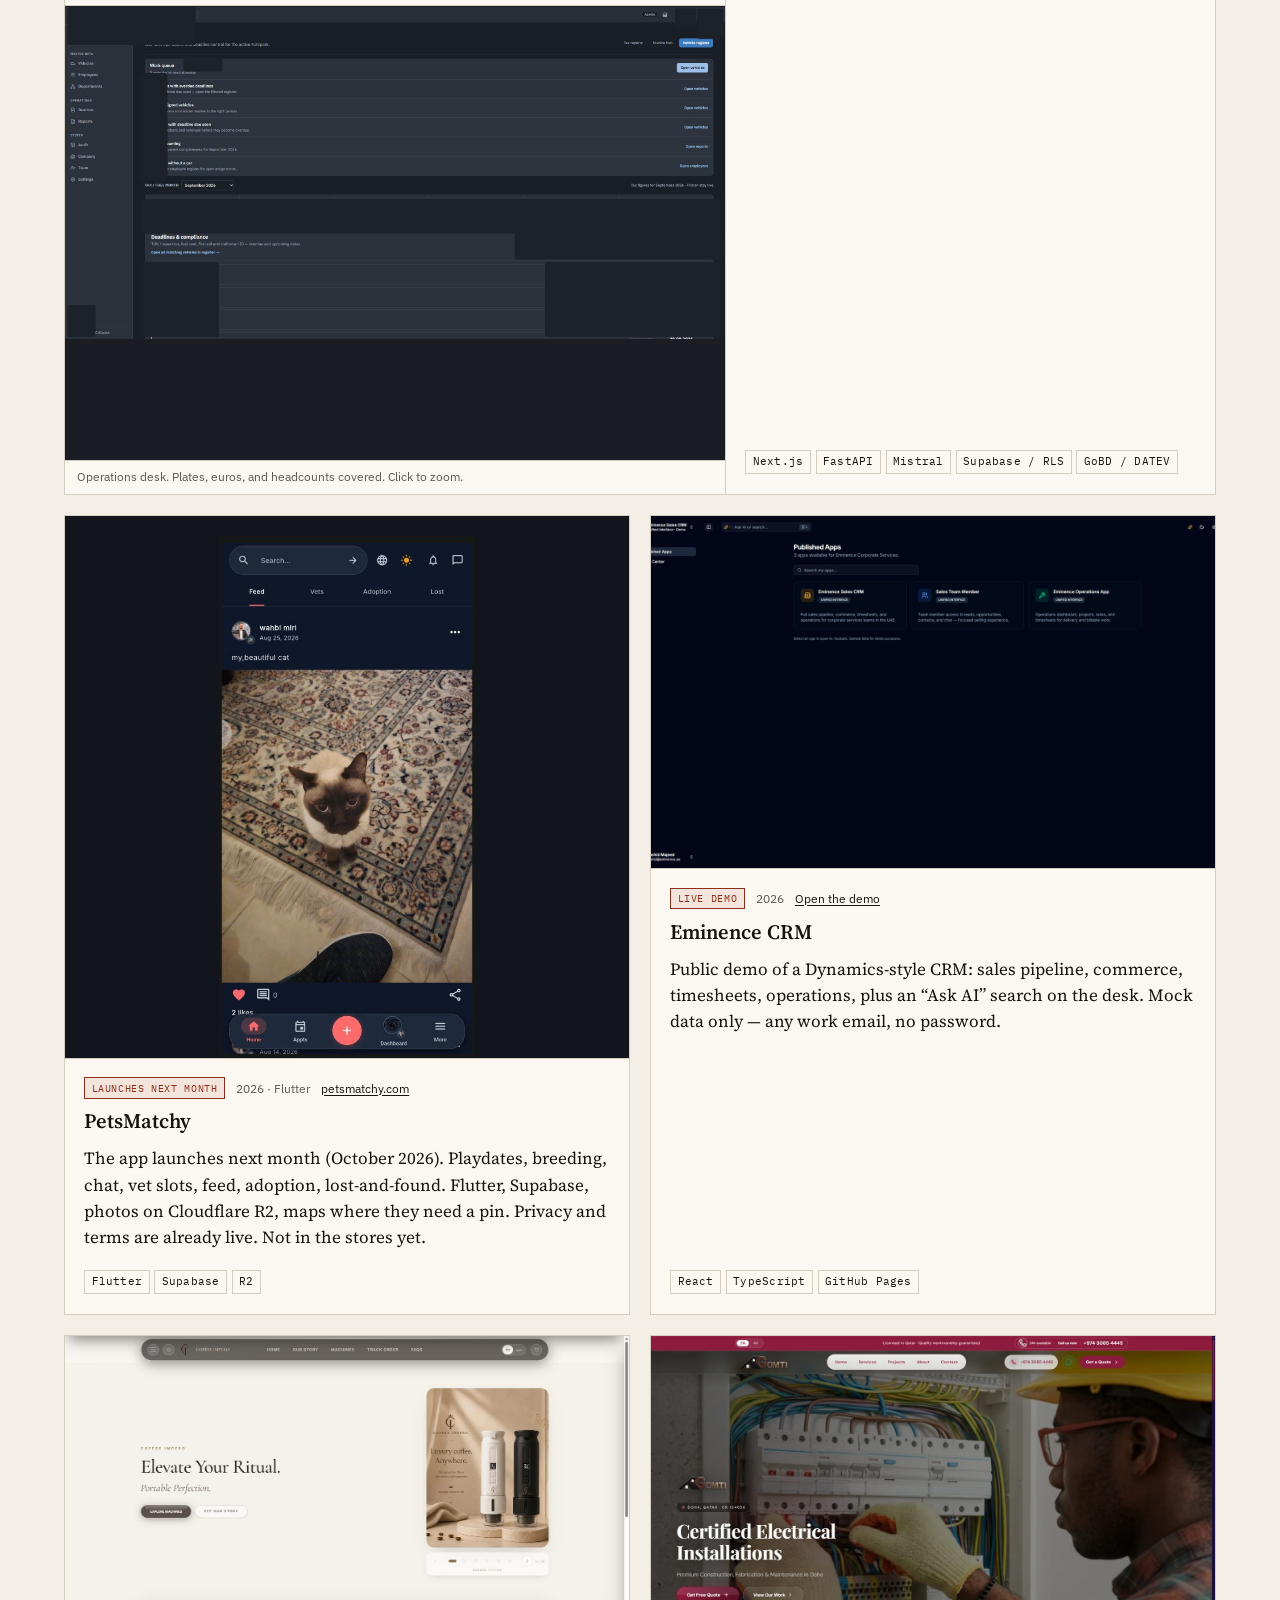
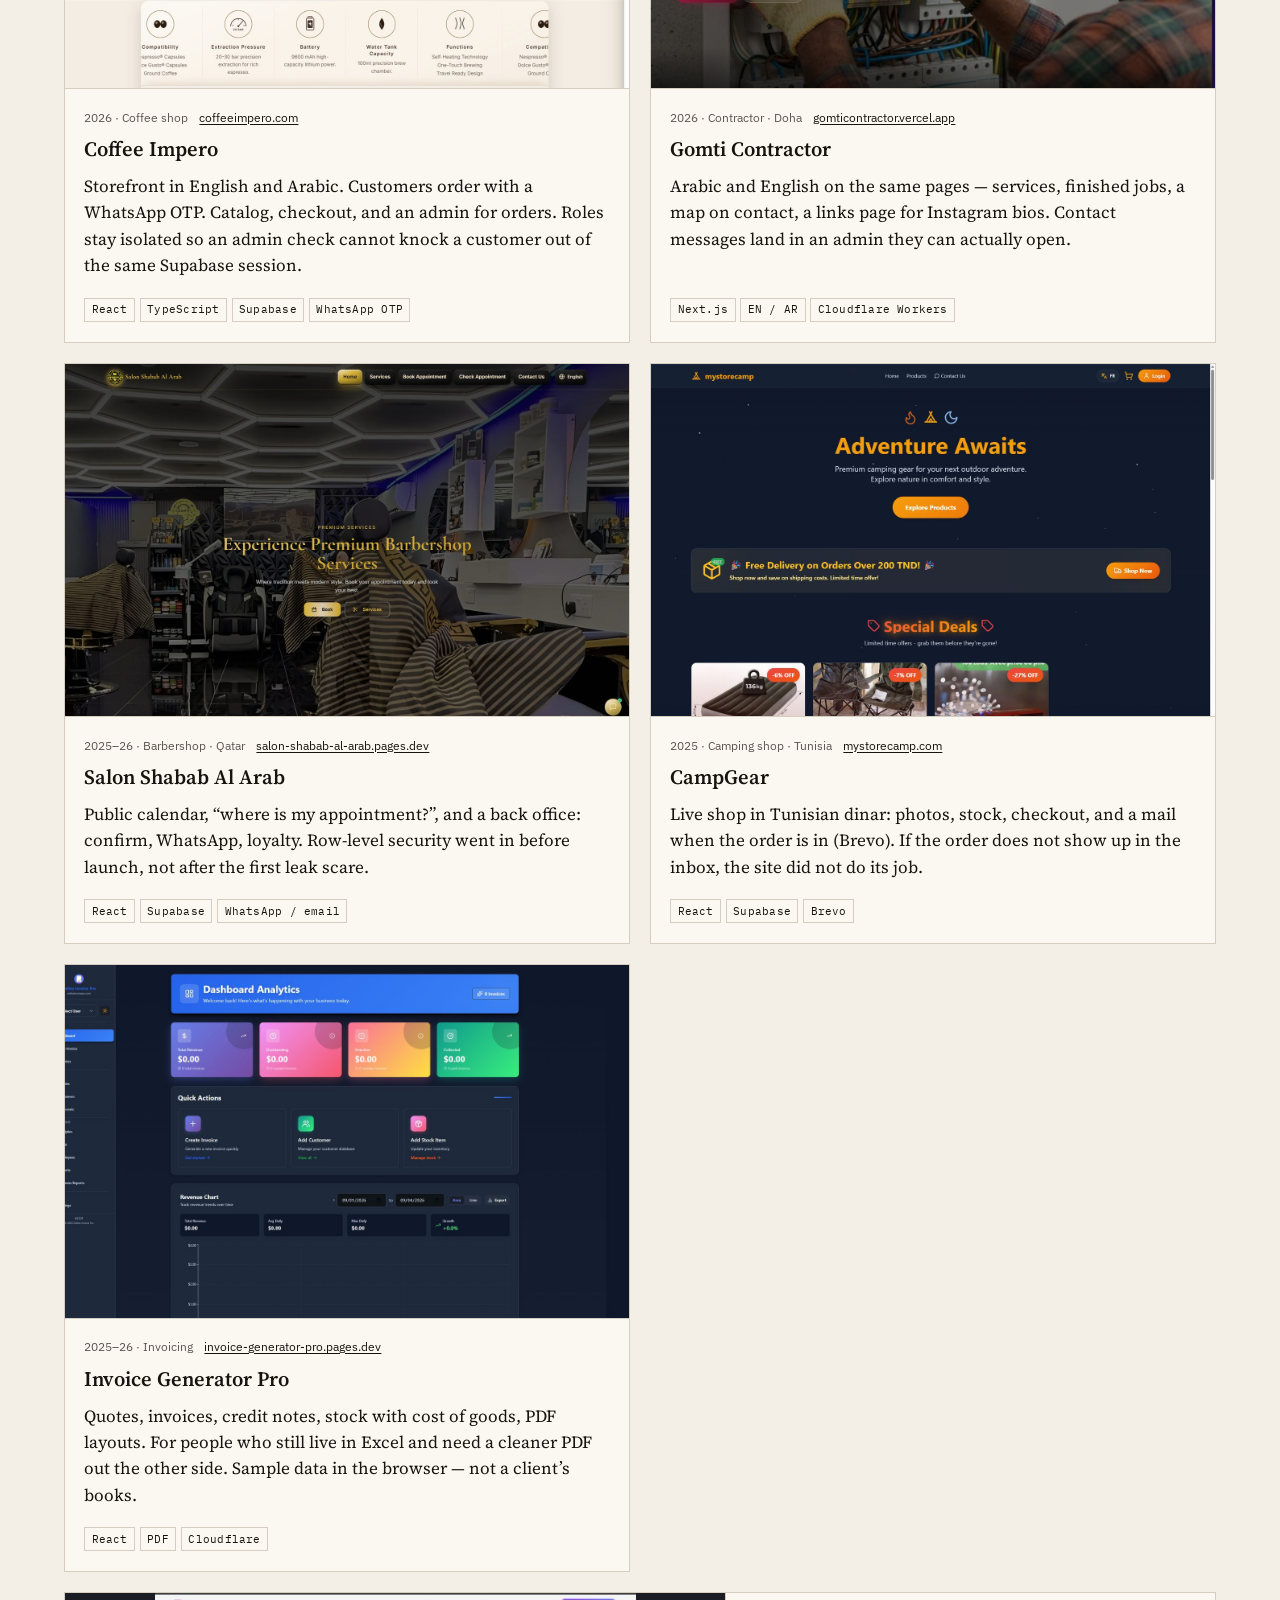
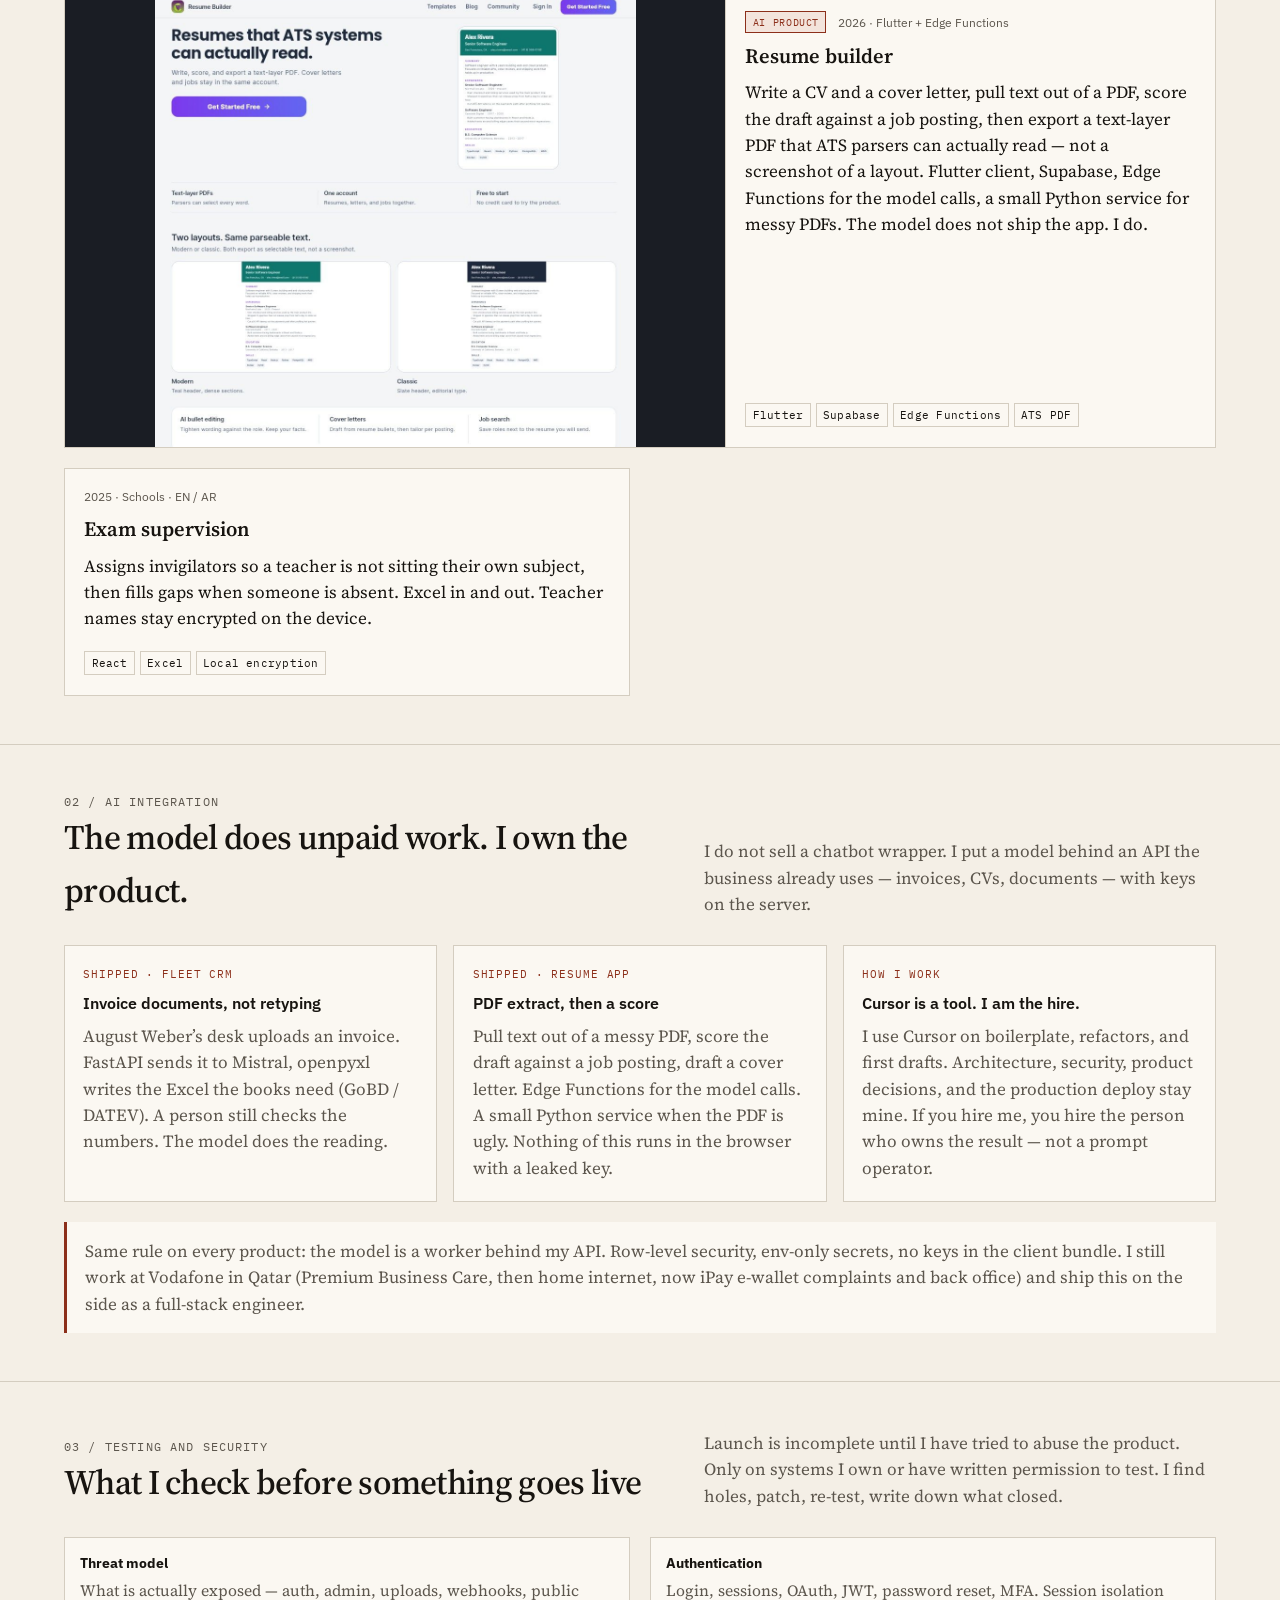
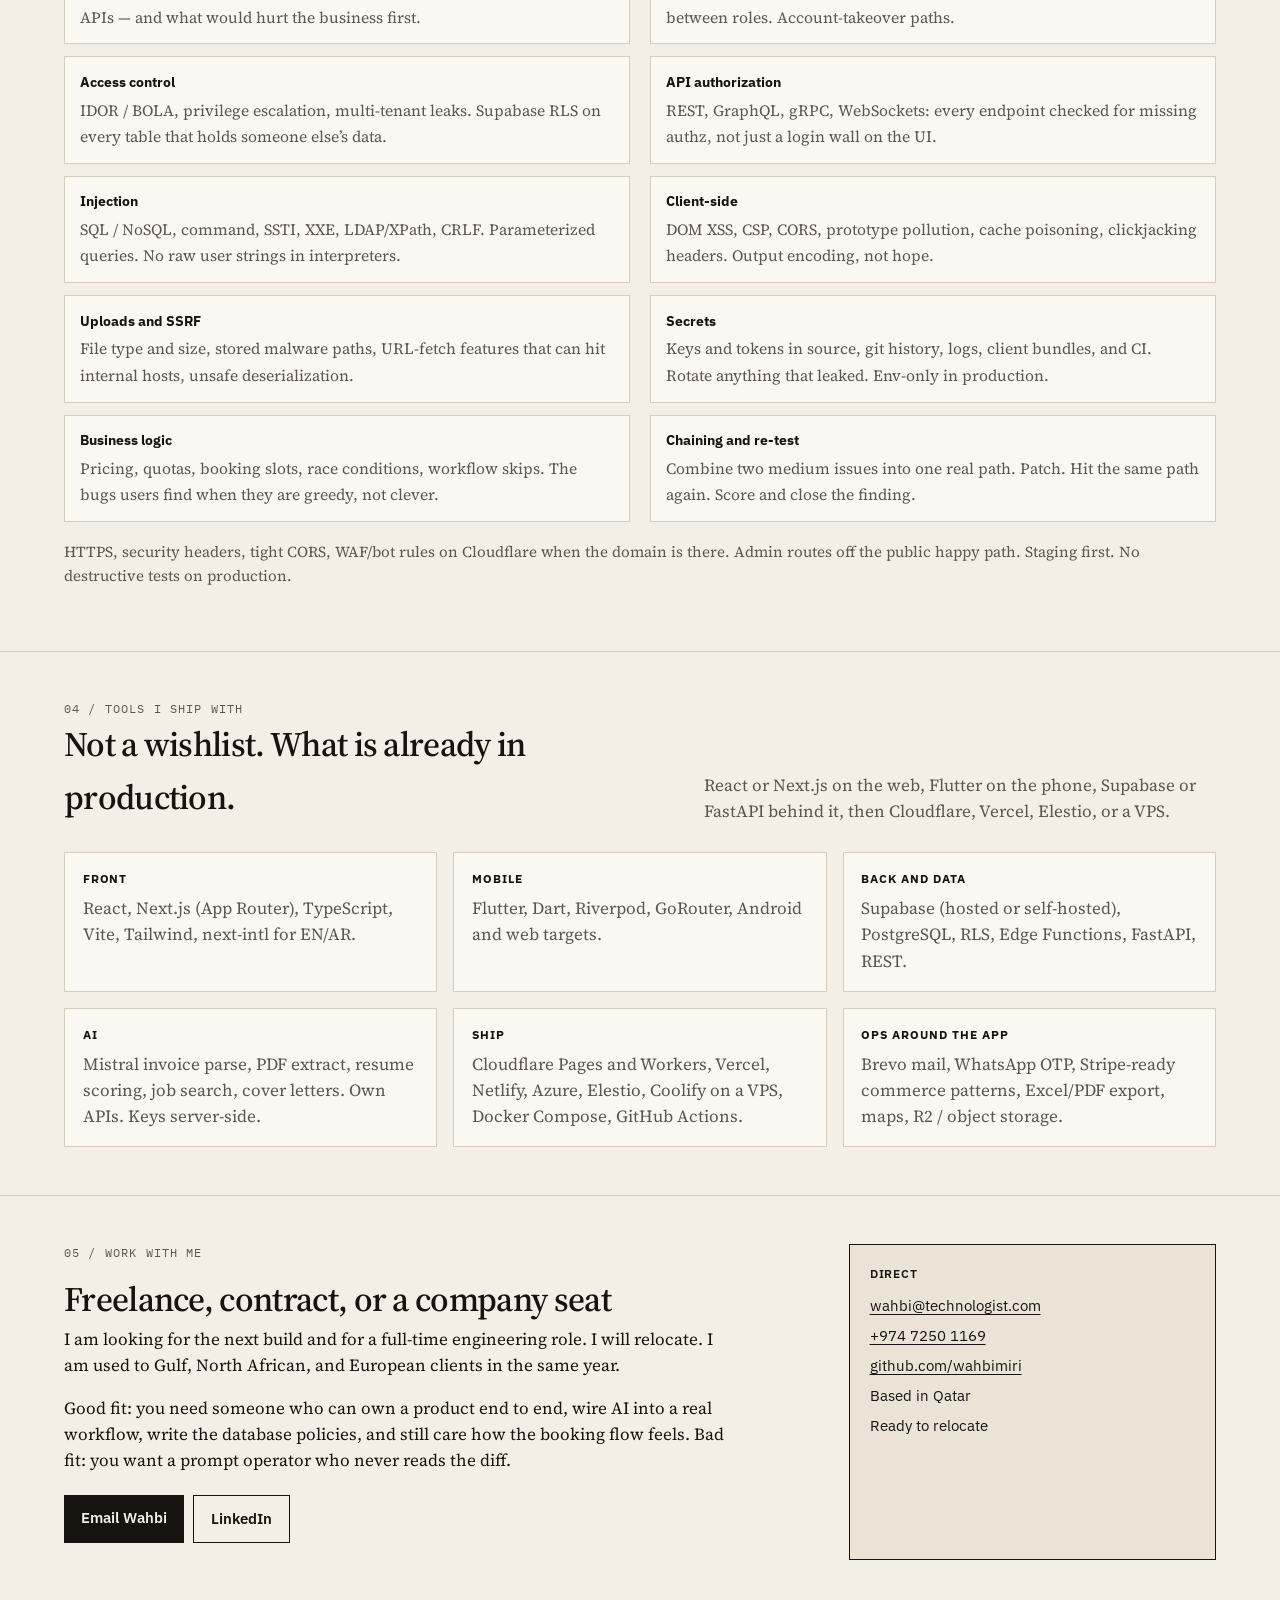
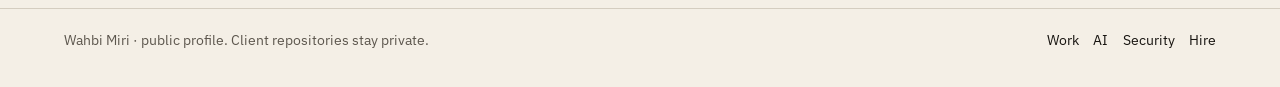
==== commit 8dfb9184: "Show sharper Fleet CRM shots and let product screenshots open full size with zoom. EOF  Co-authored-" ====
--- a/index.html
+++ b/index.html
@@ -136,34 +136,40 @@
         </dl>
 
         <div class="proof" aria-label="Product screenshots">
-          <a class="proof-card" href="#fleet">
-            <img
-              src="./assets/work/fleet-crm.jpg"
-              width="1024"
-              height="516"
-              alt="Fleet CRM operations desk. Live figures and plates removed."
-              fetchpriority="high"
-            />
-            <span>Fleet CRM · in production</span>
-          </a>
-          <a class="proof-card proof-card--phone" href="#petsmatchy">
-            <img
-              src="./assets/work/petsmatchy.jpg"
-              width="502"
-              height="1024"
-              alt="PetsMatchy feed on a phone"
-            />
-            <span>PetsMatchy · launches next month</span>
-          </a>
-          <a class="proof-card" href="#eminence">
-            <img
-              src="./assets/work/eminence-crm.jpg"
-              width="1400"
-              height="812"
-              alt="Eminence CRM app launcher"
-            />
-            <span>Eminence CRM · live demo</span>
-          </a>
+          <div class="proof-card">
+            <button type="button" class="shot-open" aria-label="Open Fleet CRM screenshot at full size">
+              <img
+                src="./assets/work/fleet-crm-invoices.jpg"
+                width="2180"
+                height="1102"
+                alt="Fleet CRM invoice import with Mistral. Empty queue, no client files."
+                fetchpriority="high"
+              />
+            </button>
+            <a href="#fleet">Fleet CRM · in production · click to zoom</a>
+          </div>
+          <div class="proof-card proof-card--phone">
+            <button type="button" class="shot-open" aria-label="Open PetsMatchy screenshot at full size">
+              <img
+                src="./assets/work/petsmatchy.jpg"
+                width="502"
+                height="1024"
+                alt="PetsMatchy feed on a phone"
+              />
+            </button>
+            <a href="#petsmatchy">PetsMatchy · launches next month · click to zoom</a>
+          </div>
+          <div class="proof-card">
+            <button type="button" class="shot-open" aria-label="Open Eminence CRM screenshot at full size">
+              <img
+                src="./assets/work/eminence-crm.jpg"
+                width="1400"
+                height="812"
+                alt="Eminence CRM app launcher"
+              />
+            </button>
+            <a href="#eminence">Eminence CRM · live demo · click to zoom</a>
+          </div>
         </div>
       </div>
 
@@ -176,7 +182,8 @@
             </div>
             <p>
               Repos stay private. Screenshots are the public UI or an empty local desk —
-              not client records.
+              not client records. Click any picture to open it full size, then click
+              again to zoom.
             </p>
           </div>
           <nav class="jump" aria-label="Jump to a product">
@@ -195,22 +202,26 @@
             <article class="job job--wide" id="fleet">
               <div class="job-shots">
                 <figure class="job-shot job-shot--desk">
-                  <img
-                    src="./assets/work/fleet-crm.jpg"
-                    width="1024"
-                    height="516"
-                    alt="Fleet CRM operations desk. License plates, money, and live counts are removed."
-                  />
-                  <figcaption>Operations desk. Plates, euros, and headcounts hidden.</figcaption>
+                  <button type="button" class="shot-open" aria-label="Open Fleet CRM invoice screenshot at full size">
+                    <img
+                      src="./assets/work/fleet-crm-invoices.jpg"
+                      width="2180"
+                      height="1102"
+                      alt="Fleet CRM invoice import with Mistral. Empty queue, no client files."
+                    />
+                  </button>
+                  <figcaption>Invoice import with Mistral. Click to open full size, then zoom.</figcaption>
                 </figure>
                 <figure class="job-shot job-shot--desk">
-                  <img
-                    src="./assets/work/fleet-crm-invoices.jpg"
-                    width="1024"
-                    height="517"
-                    alt="Fleet CRM invoice import with Mistral. Empty queue, no client files."
-                  />
-                  <figcaption>Invoice import. Empty queue, no client files.</figcaption>
+                  <button type="button" class="shot-open" aria-label="Open Fleet CRM operations screenshot at full size">
+                    <img
+                      src="./assets/work/fleet-crm.jpg"
+                      width="2184"
+                      height="1102"
+                      alt="Fleet CRM operations desk. License plates, money, and live counts are covered."
+                    />
+                  </button>
+                  <figcaption>Operations desk. Plates, euros, and headcounts covered. Click to zoom.</figcaption>
                 </figure>
               </div>
               <div class="job-body">
@@ -241,12 +252,14 @@
 
             <article class="job" id="petsmatchy">
               <figure class="job-shot job-shot--phone">
-                <img
-                  src="./assets/work/petsmatchy.jpg"
-                  width="502"
-                  height="1024"
-                  alt="PetsMatchy feed on a phone, with a pet post and tabs for vets, adoption, and lost pets"
-                />
+                <button type="button" class="shot-open" aria-label="Open PetsMatchy screenshot at full size">
+                  <img
+                    src="./assets/work/petsmatchy.jpg"
+                    width="502"
+                    height="1024"
+                    alt="PetsMatchy feed on a phone, with a pet post and tabs for vets, adoption, and lost pets"
+                  />
+                </button>
               </figure>
               <div class="job-body">
                 <div class="job-meta">
@@ -271,14 +284,14 @@
 
             <article class="job" id="eminence">
               <figure class="job-shot">
-                <a href="https://wahbimiri.github.io/EminencCRM-demo/">
+                <button type="button" class="shot-open" aria-label="Open Eminence CRM screenshot at full size">
                   <img
                     src="./assets/work/eminence-crm.jpg"
                     width="1400"
                     height="812"
                     alt="Eminence CRM published apps launcher with sales, team, and operations apps"
                   />
-                </a>
+                </button>
               </figure>
               <div class="job-body">
                 <div class="job-meta">
@@ -302,7 +315,7 @@
 
             <article class="job" id="coffee">
               <figure class="job-shot">
-                <a href="https://coffeeimpero.com">
+                <button type="button" class="shot-open" aria-label="Open Coffee Impero screenshot at full size">
                   <img
                     src="./assets/work/coffee-impero.jpg"
                     width="1400"
@@ -310,7 +323,7 @@
                     alt="Coffee Impero homepage with portable espresso machines and English–Arabic navigation"
                     loading="lazy"
                   />
-                </a>
+                </button>
               </figure>
               <div class="job-body">
                 <div class="job-meta">
@@ -334,7 +347,7 @@
 
             <article class="job" id="gomti">
               <figure class="job-shot">
-                <a href="https://gomticontractor.vercel.app">
+                <button type="button" class="shot-open" aria-label="Open Gomti Contractor screenshot at full size">
                   <img
                     src="./assets/work/gomti-contractor.jpg"
                     width="1400"
@@ -342,7 +355,7 @@
                     alt="GOMTI VIEW contractor homepage for electrical and fabrication work in Doha"
                     loading="lazy"
                   />
-                </a>
+                </button>
               </figure>
               <div class="job-body">
                 <div class="job-meta">
@@ -365,7 +378,7 @@
 
             <article class="job" id="salon">
               <figure class="job-shot">
-                <a href="https://salon-shabab-al-arab.pages.dev">
+                <button type="button" class="shot-open" aria-label="Open Salon Shabab Al Arab screenshot at full size">
                   <img
                     src="./assets/work/salon-shabab.jpg"
                     width="1400"
@@ -373,7 +386,7 @@
                     alt="Salon Shabab Al Arab booking site with gold navigation over the shop floor"
                     loading="lazy"
                   />
-                </a>
+                </button>
               </figure>
               <div class="job-body">
                 <div class="job-meta">
@@ -396,7 +409,7 @@
 
             <article class="job" id="campgear">
               <figure class="job-shot">
-                <a href="https://mystorecamp.com">
+                <button type="button" class="shot-open" aria-label="Open CampGear screenshot at full size">
                   <img
                     src="./assets/work/campgear.jpg"
                     width="1400"
@@ -404,7 +417,7 @@
                     alt="CampGear store homepage with camping products and a free-delivery offer in Tunisian dinar"
                     loading="lazy"
                   />
-                </a>
+                </button>
               </figure>
               <div class="job-body">
                 <div class="job-meta">
@@ -427,7 +440,7 @@
 
             <article class="job" id="invoice">
               <figure class="job-shot">
-                <a href="https://invoice-generator-pro.pages.dev">
+                <button type="button" class="shot-open" aria-label="Open Invoice Generator Pro screenshot at full size">
                   <img
                     src="./assets/work/invoice-generator.jpg"
                     width="1400"
@@ -435,7 +448,7 @@
                     alt="Invoice Generator Pro dashboard with revenue cards, quick actions, and a sidebar"
                     loading="lazy"
                   />
-                </a>
+                </button>
               </figure>
               <div class="job-body">
                 <div class="job-meta">
@@ -458,13 +471,15 @@
 
             <article class="job job--wide" id="resume">
               <figure class="job-shot job-shot--desk">
-                <img
-                  src="./assets/work/resume-builder.jpg"
-                  width="1024"
-                  height="966"
-                  alt="Resume Builder landing page: ATS-readable text-layer PDFs, modern and classic layouts, cover letters and job search"
-                  loading="lazy"
-                />
+                <button type="button" class="shot-open" aria-label="Open Resume Builder screenshot at full size">
+                  <img
+                    src="./assets/work/resume-builder.jpg"
+                    width="1024"
+                    height="966"
+                    alt="Resume Builder landing page: ATS-readable text-layer PDFs, modern and classic layouts, cover letters and job search"
+                    loading="lazy"
+                  />
+                </button>
               </figure>
               <div class="job-body">
                 <div class="job-meta">
@@ -714,6 +729,20 @@
         </nav>
       </div>
     </footer>
+    <dialog class="shot-viewer" id="shot-viewer" aria-label="Screenshot viewer">
+      <div class="shot-viewer-bar">
+        <p class="shot-viewer-hint">Click the picture to zoom. Scroll or drag when zoomed.</p>
+        <div class="shot-viewer-actions">
+          <button type="button" data-zoom-out aria-label="Zoom out">−</button>
+          <button type="button" data-zoom-in aria-label="Zoom in">+</button>
+          <button type="button" data-zoom-fit>Fit</button>
+          <button type="button" class="shot-viewer-close" data-close>Close</button>
+        </div>
+      </div>
+      <div class="shot-viewer-stage">
+        <img class="shot-viewer-img" alt="" />
+      </div>
+    </dialog>
     <script src="./site.js" defer></script>
   </body>
 </html>
--- a/styles.css
+++ b/styles.css
@@ -274,8 +274,6 @@
 .proof-card {
   display: flex;
   flex-direction: column;
-  text-decoration: none;
-  color: inherit;
   overflow: hidden;
   border: 1px solid var(--ink);
   background: var(--white);
@@ -300,20 +298,21 @@
   background: #12151c;
 }
 
-.proof-card span {
+.proof-card > a {
   display: block;
   padding: 0.7rem 0.85rem;
   font-family: var(--sans);
   font-size: 0.78rem;
   font-weight: 600;
   letter-spacing: 0.02em;
+  text-decoration: none;
   border-top: 1px solid var(--line);
   background: var(--white);
   color: var(--ink);
 }
 
-.proof-card--phone span {
-  background: var(--white);
+.proof-card > a:hover {
+  color: var(--mark);
 }
 
 section {
@@ -441,10 +440,133 @@
 
 .job--wide .job-shot--desk img {
   aspect-ratio: 16 / 11;
-  object-fit: cover;
-  object-position: top;
-  background: var(--band);
+  object-fit: contain;
+  object-position: top center;
+  background: #1a1d24;
   max-height: none;
+}
+
+button.shot-open {
+  display: block;
+  width: 100%;
+  margin: 0;
+  padding: 0;
+  border: 0;
+  background: transparent;
+  cursor: zoom-in;
+  color: inherit;
+  font: inherit;
+  text-align: inherit;
+}
+
+.job-shot--phone .shot-open {
+  width: min(16rem, 100%);
+}
+
+.shot-viewer {
+  position: fixed;
+  inset: 0;
+  width: 100%;
+  height: 100%;
+  max-width: none;
+  max-height: none;
+  margin: 0;
+  padding: 0;
+  border: 0;
+  background: #141210;
+  color: #f4efe6;
+  z-index: 80;
+}
+
+.shot-viewer:not([open]) {
+  display: none;
+}
+
+.shot-viewer[open] {
+  display: flex;
+  flex-direction: column;
+}
+
+.shot-viewer::backdrop {
+  background: rgba(12, 11, 9, 0.88);
+}
+
+.shot-viewer-bar {
+  display: flex;
+  align-items: center;
+  justify-content: space-between;
+  gap: 1rem;
+  min-height: 3.25rem;
+  padding: 0.5rem 0.85rem;
+  border-bottom: 1px solid rgba(244, 239, 230, 0.16);
+  font-family: var(--sans);
+}
+
+.shot-viewer-hint {
+  margin: 0;
+  font-size: 0.85rem;
+  color: rgba(244, 239, 230, 0.78);
+}
+
+.shot-viewer-actions {
+  display: flex;
+  gap: 0.4rem;
+  flex-shrink: 0;
+}
+
+.shot-viewer-actions button {
+  font-family: var(--sans);
+  font-size: 0.85rem;
+  color: #f4efe6;
+  background: transparent;
+  border: 1px solid rgba(244, 239, 230, 0.35);
+  padding: 0.28rem 0.65rem;
+  cursor: pointer;
+}
+
+.shot-viewer-close {
+  border-color: #f4efe6 !important;
+}
+
+.shot-viewer-stage {
+  flex: 1;
+  min-height: 0;
+  overflow: auto;
+  display: flex;
+  align-items: center;
+  justify-content: center;
+  cursor: zoom-in;
+}
+
+.shot-viewer.is-zoomed .shot-viewer-stage {
+  cursor: grab;
+  align-items: flex-start;
+  justify-content: flex-start;
+}
+
+.shot-viewer.is-dragging .shot-viewer-stage {
+  cursor: grabbing;
+}
+
+.shot-viewer-img {
+  display: block;
+  max-width: min(96vw, 1400px);
+  max-height: calc(100vh - 4.5rem);
+  width: auto;
+  height: auto;
+  cursor: zoom-in;
+}
+
+.shot-viewer.is-zoomed .shot-viewer-img {
+  max-width: none;
+  max-height: none;
+  cursor: zoom-out;
+}
+
+@media (max-width: 720px) {
+  .shot-viewer-hint {
+    display: none;
+  }
 }
 
 .job-shot img {
@@ -466,6 +588,10 @@
   width: min(16rem, 100%);
   aspect-ratio: auto;
   object-fit: contain;
+}
+
+.job-shot--phone .shot-open img {
+  width: 100%;
 }
 
 .job-body {
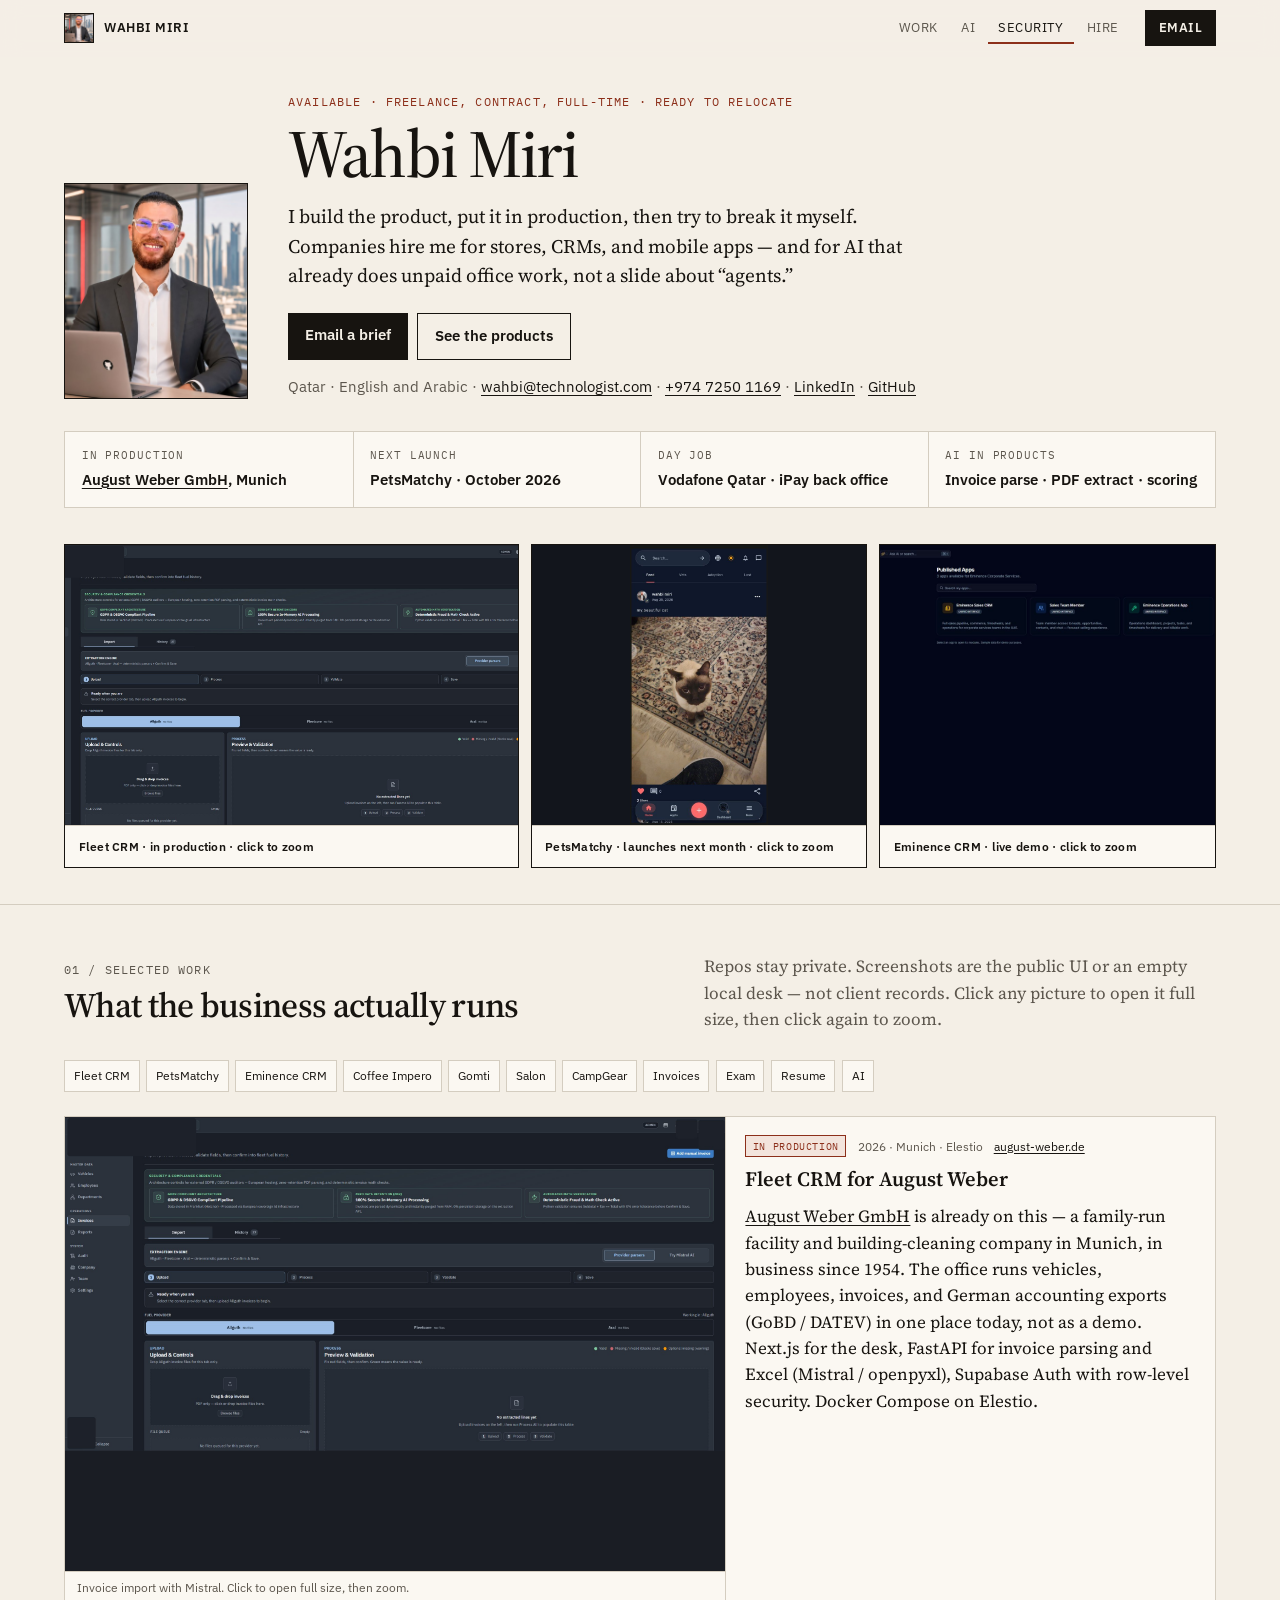
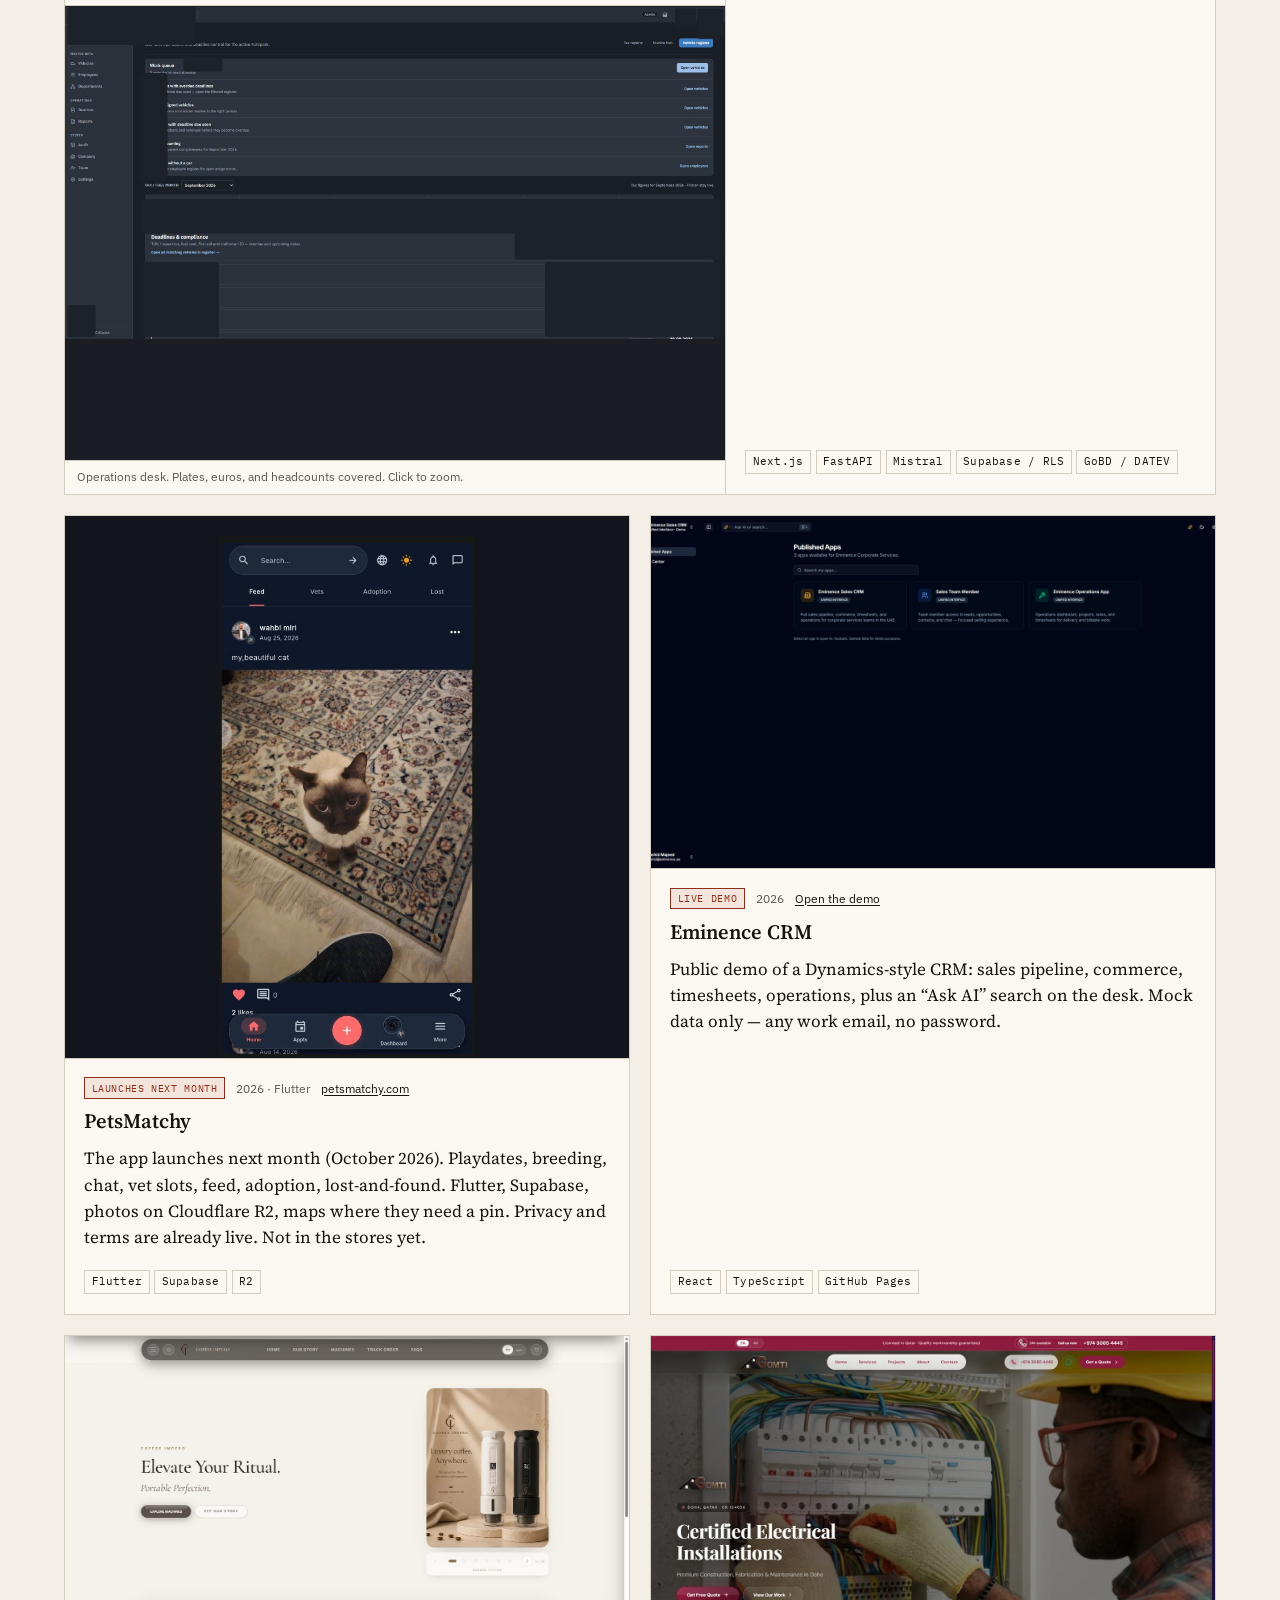
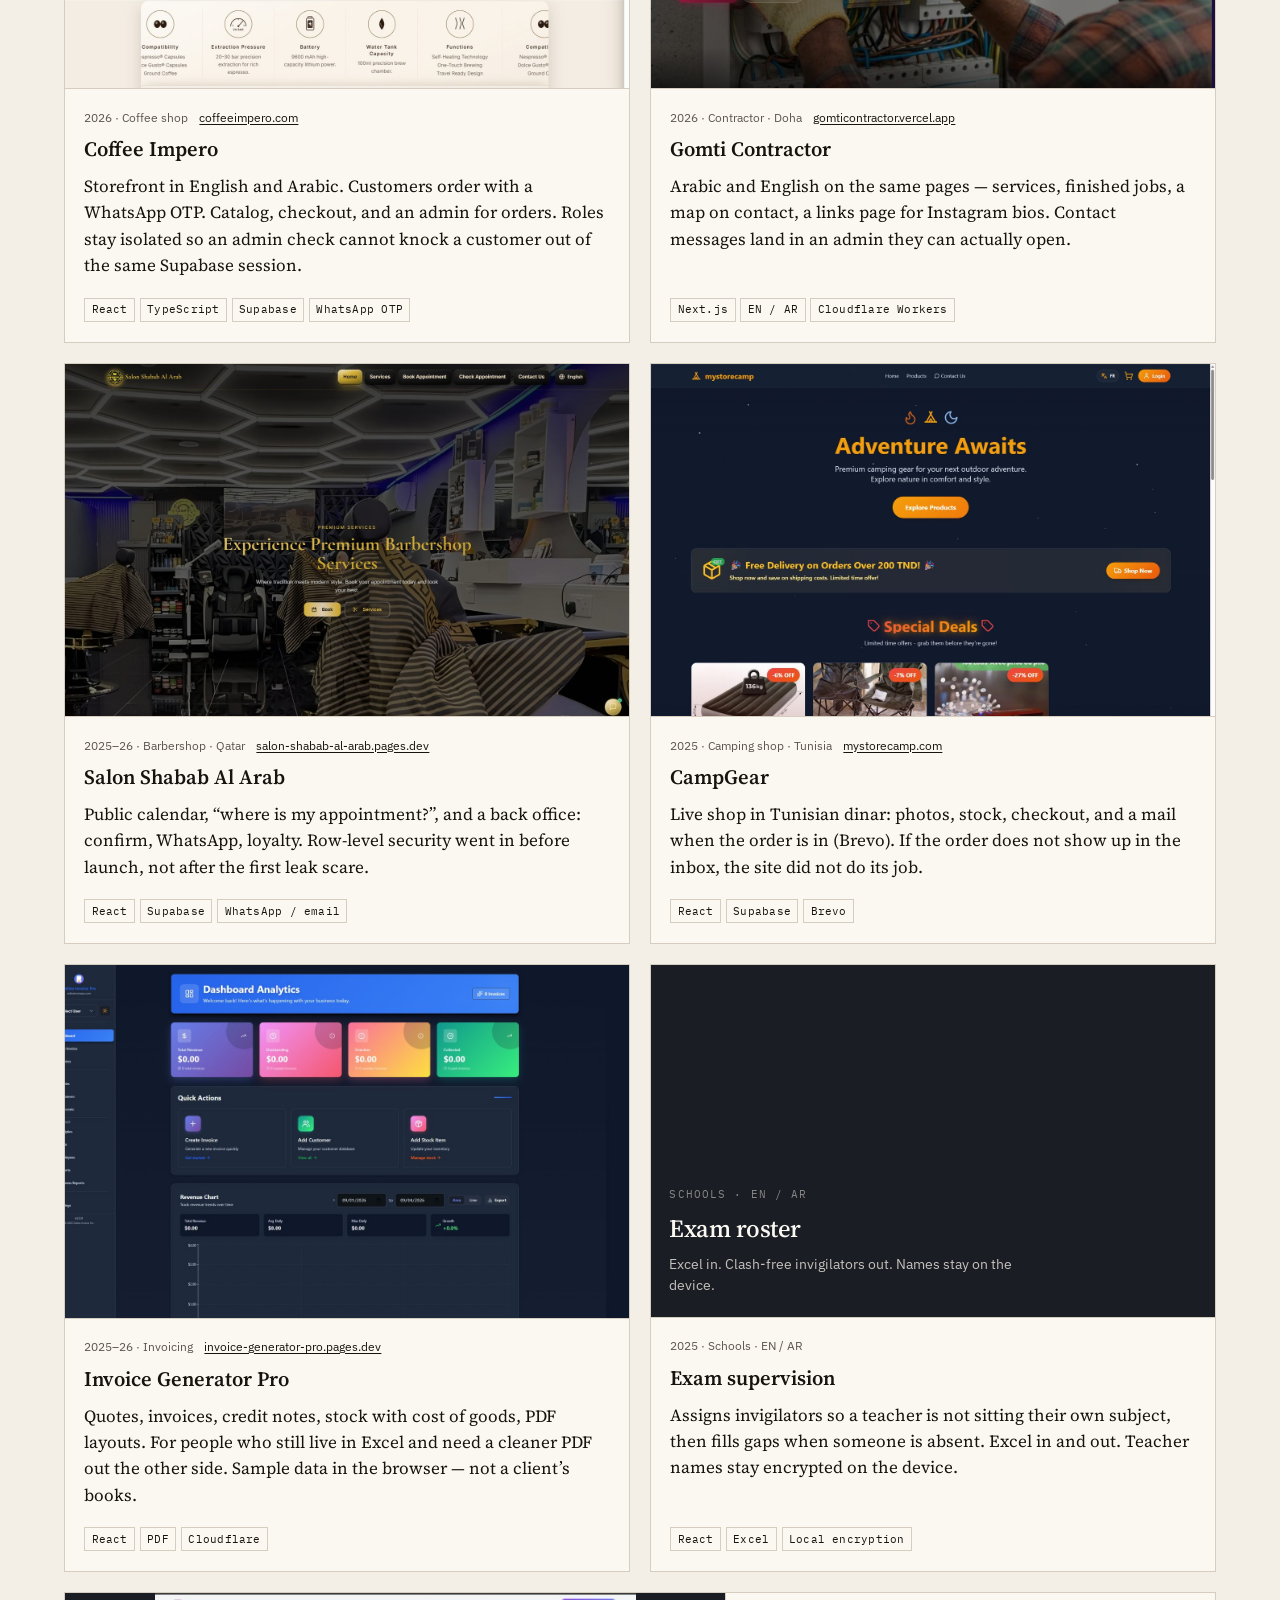
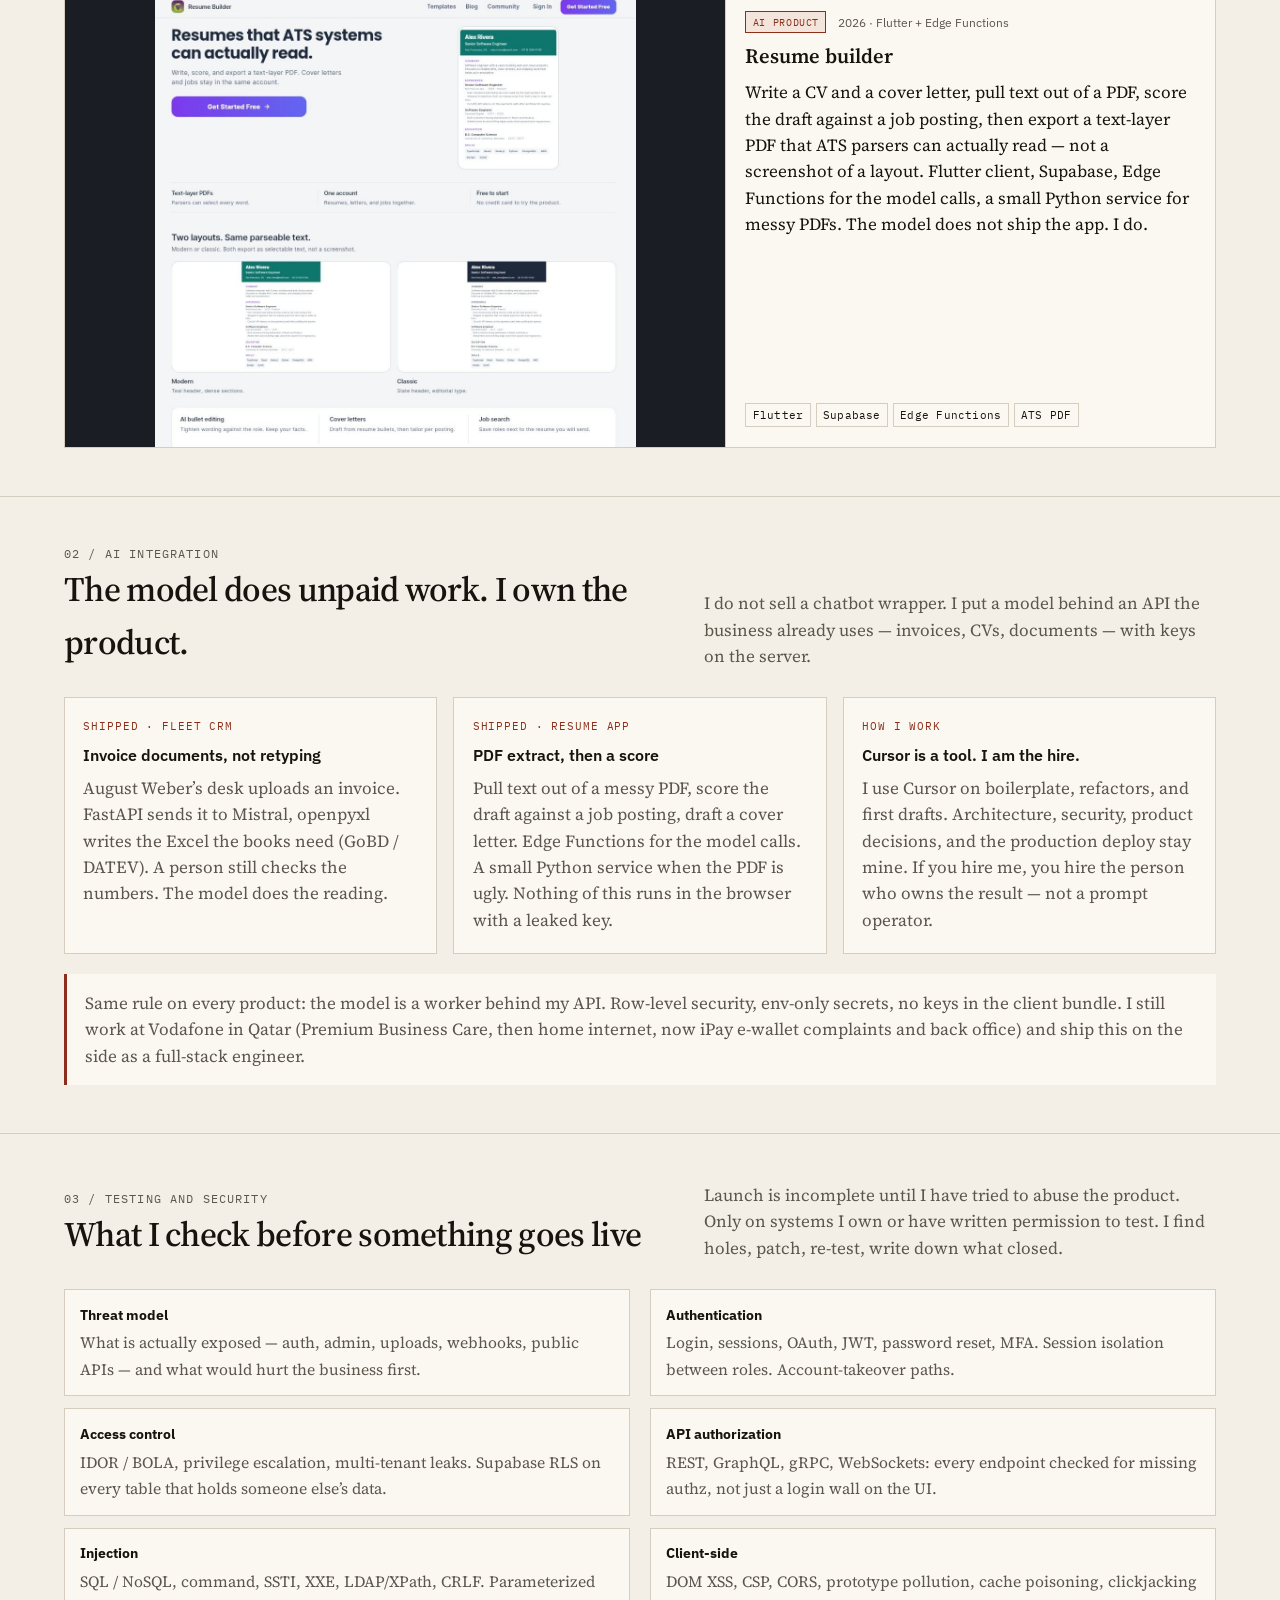
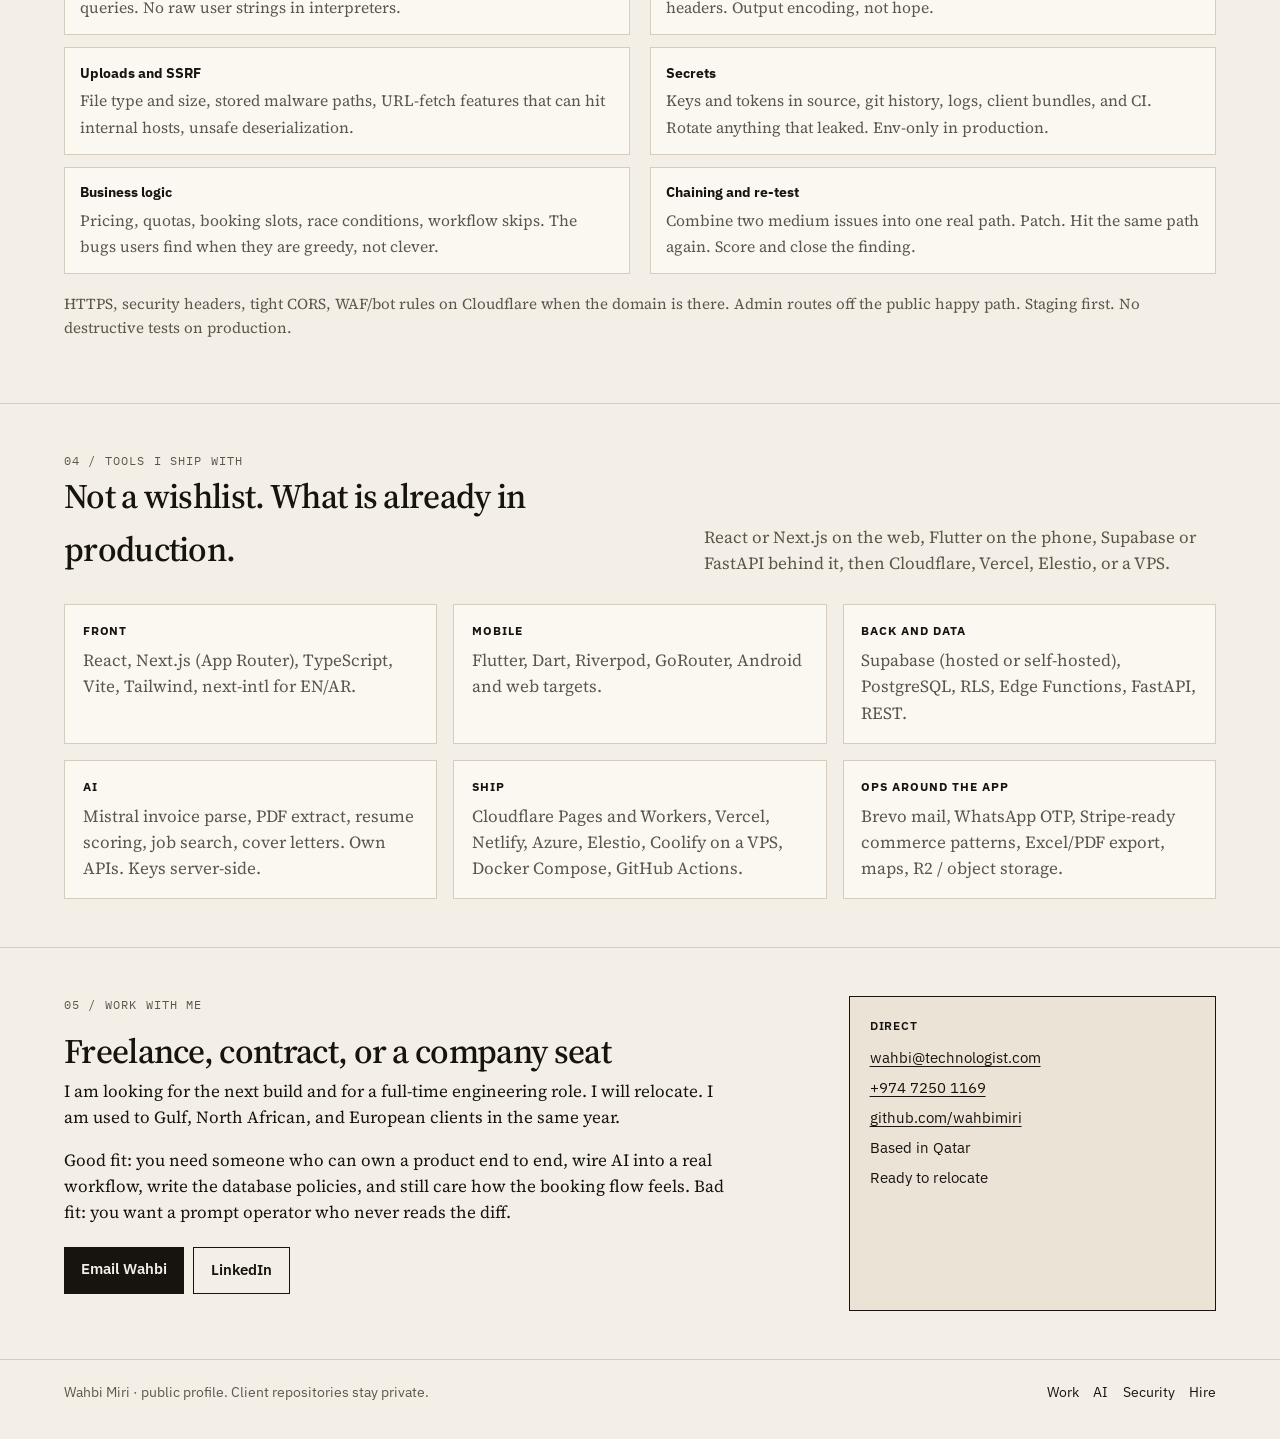
==== commit dad1d93b: "Place Exam supervision beside Invoice Generator so the work grid has no hole. Co-authored-by: Cursor" ====
--- a/index.html
+++ b/index.html
@@ -195,6 +195,7 @@
             <a href="#salon">Salon</a>
             <a href="#campgear">CampGear</a>
             <a href="#invoice">Invoices</a>
+            <a href="#exam">Exam</a>
             <a href="#resume">Resume</a>
             <a href="#ai">AI</a>
           </nav>
@@ -469,6 +470,30 @@
               </div>
             </article>
 
+            <article class="job" id="exam">
+              <figure class="job-shot job-shot--plain" aria-hidden="true">
+                <p class="shot-kicker">Schools · EN / AR</p>
+                <p class="shot-plain-title">Exam roster</p>
+                <p>Excel in. Clash-free invigilators out. Names stay on the device.</p>
+              </figure>
+              <div class="job-body">
+                <div class="job-meta">
+                  <span>2025 · Schools · EN / AR</span>
+                </div>
+                <h3>Exam supervision</h3>
+                <p>
+                  Assigns invigilators so a teacher is not sitting their own subject,
+                  then fills gaps when someone is absent. Excel in and out. Teacher names
+                  stay encrypted on the device.
+                </p>
+                <ul class="tags">
+                  <li>React</li>
+                  <li>Excel</li>
+                  <li>Local encryption</li>
+                </ul>
+              </div>
+            </article>
+
             <article class="job job--wide" id="resume">
               <figure class="job-shot job-shot--desk">
                 <button type="button" class="shot-open" aria-label="Open Resume Builder screenshot at full size">
@@ -499,25 +524,6 @@
                   <li>Supabase</li>
                   <li>Edge Functions</li>
                   <li>ATS PDF</li>
-                </ul>
-              </div>
-            </article>
-
-            <article class="job" id="exam">
-              <div class="job-body">
-                <div class="job-meta">
-                  <span>2025 · Schools · EN / AR</span>
-                </div>
-                <h3>Exam supervision</h3>
-                <p>
-                  Assigns invigilators so a teacher is not sitting their own subject,
-                  then fills gaps when someone is absent. Excel in and out. Teacher names
-                  stay encrypted on the device.
-                </p>
-                <ul class="tags">
-                  <li>React</li>
-                  <li>Excel</li>
-                  <li>Local encryption</li>
                 </ul>
               </div>
             </article>
--- a/styles.css
+++ b/styles.css
@@ -374,6 +374,7 @@
   display: grid;
   grid-template-columns: repeat(2, minmax(0, 1fr));
   gap: 1.25rem;
+  grid-auto-flow: dense;
 }
 
 .job {
@@ -588,6 +589,44 @@
   width: min(16rem, 100%);
   aspect-ratio: auto;
   object-fit: contain;
+}
+
+.job-shot--plain {
+  aspect-ratio: 16 / 10;
+  display: flex;
+  flex-direction: column;
+  justify-content: flex-end;
+  gap: 0.4rem;
+  padding: 1.2rem 1.15rem 1.3rem;
+  background: #1a1d24;
+  color: #f4efe6;
+}
+
+.job-shot--plain .shot-kicker {
+  margin: 0;
+  font-family: var(--mono);
+  font-size: 0.7rem;
+  letter-spacing: 0.1em;
+  text-transform: uppercase;
+  color: rgba(244, 239, 230, 0.5);
+}
+
+.job-shot--plain .shot-plain-title {
+  margin: 0;
+  font-family: var(--type);
+  font-size: 1.55rem;
+  font-weight: 550;
+  letter-spacing: -0.02em;
+  color: #fbf8f2;
+}
+
+.job-shot--plain p:last-child {
+  margin: 0;
+  max-width: 22rem;
+  font-family: var(--sans);
+  font-size: 0.9rem;
+  line-height: 1.45;
+  color: rgba(244, 239, 230, 0.78);
 }
 
 .job-shot--phone .shot-open img {
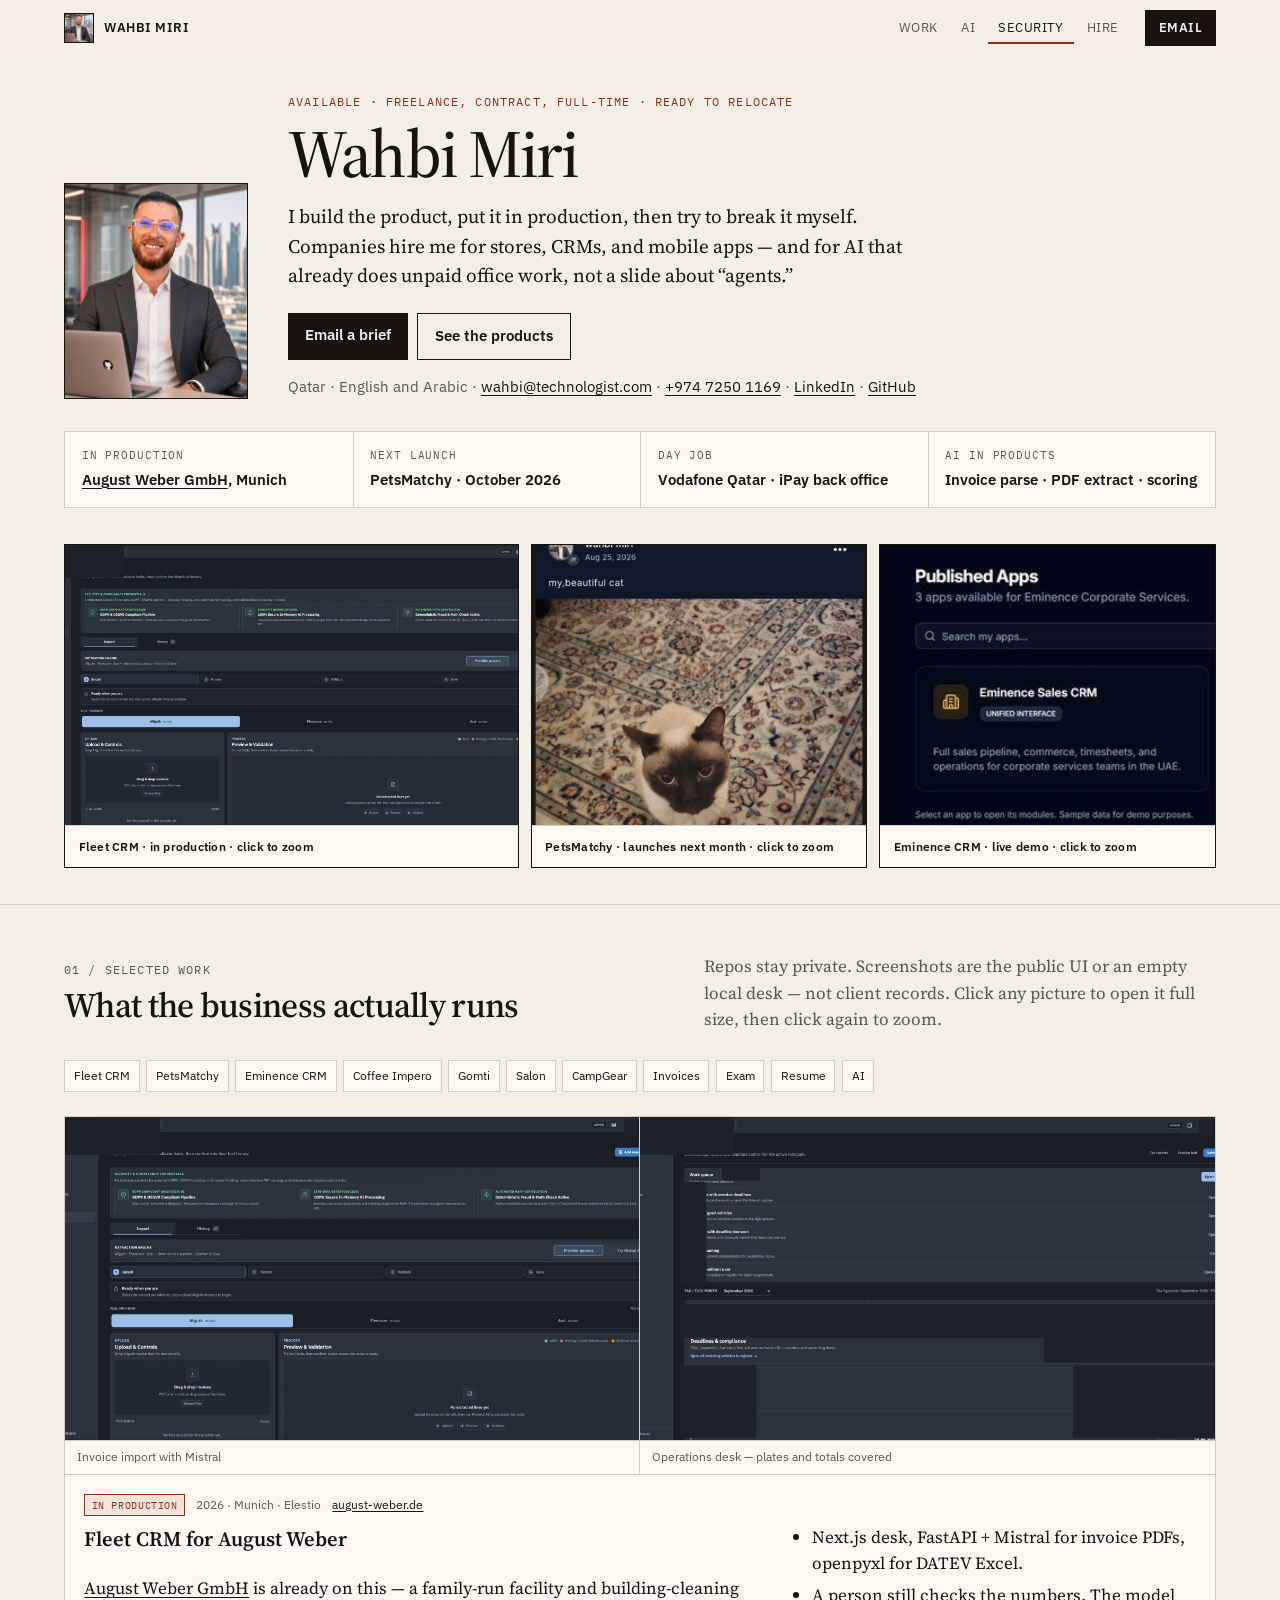
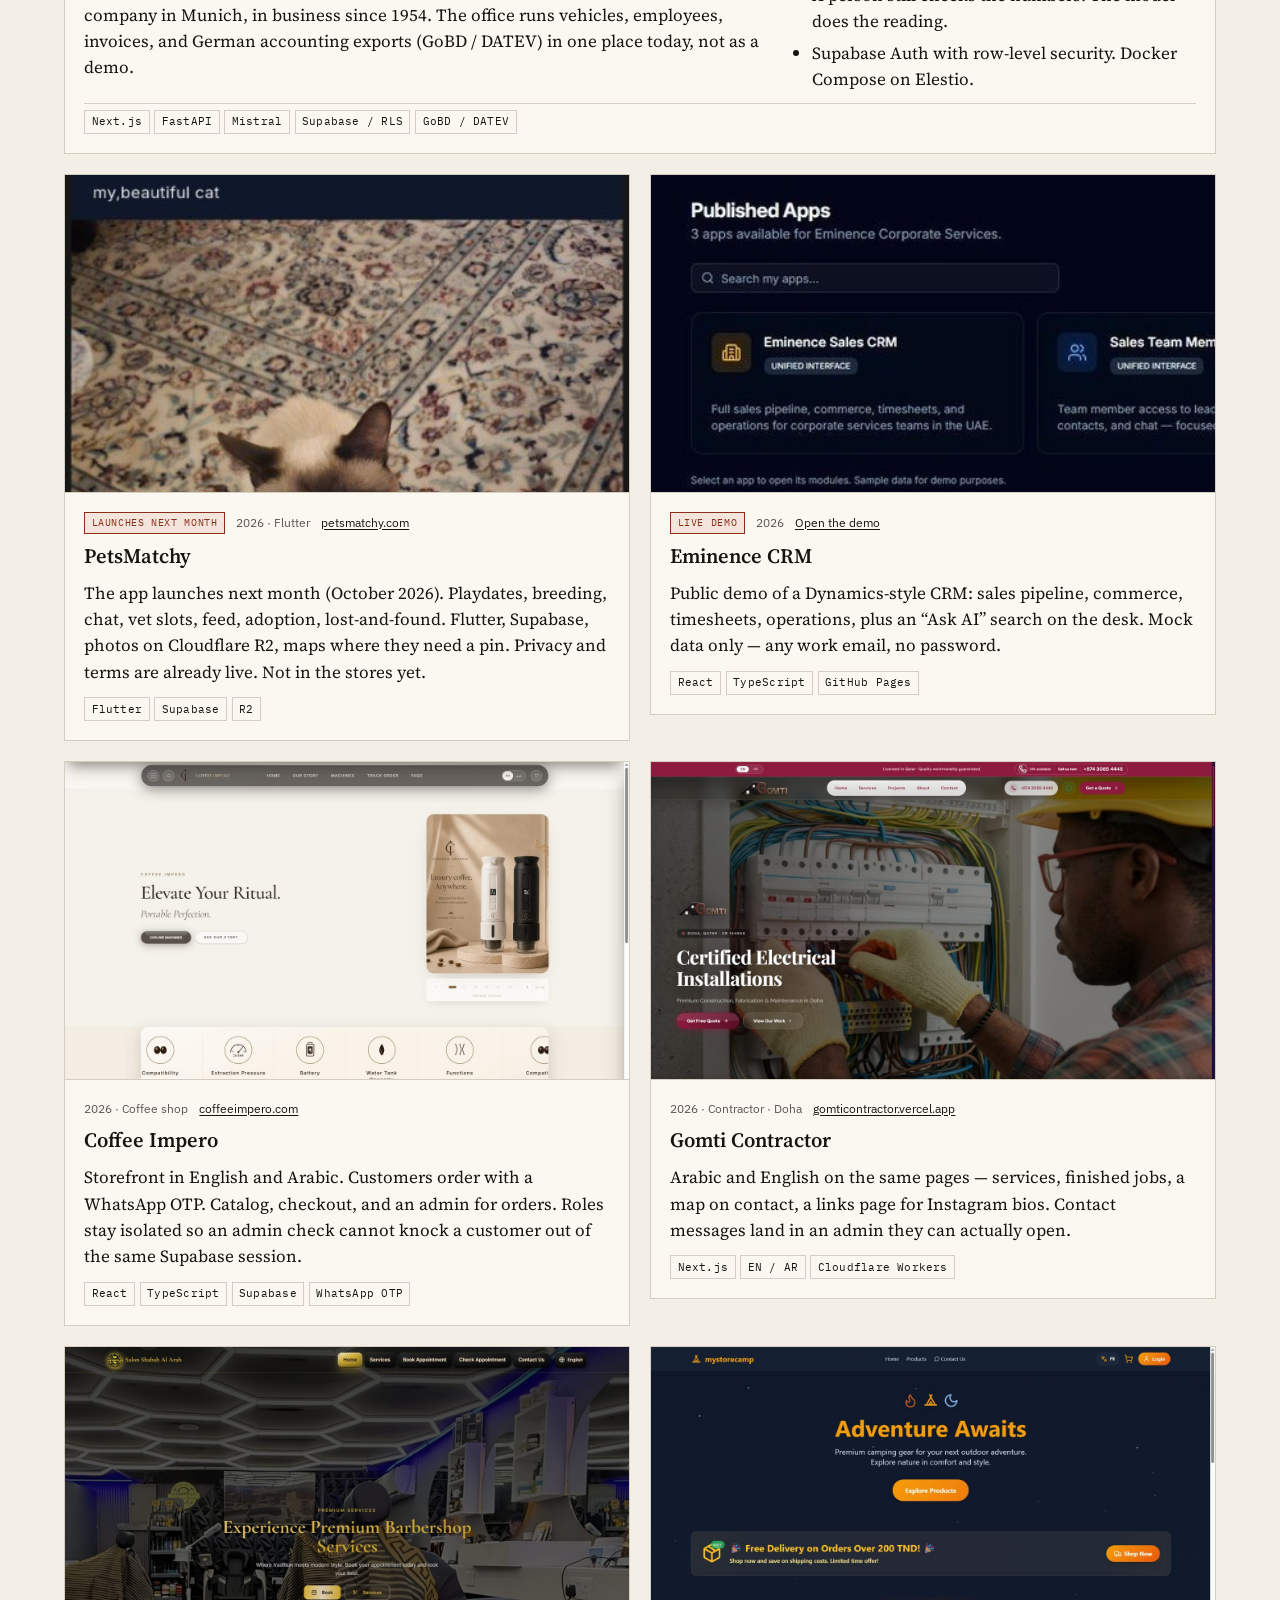
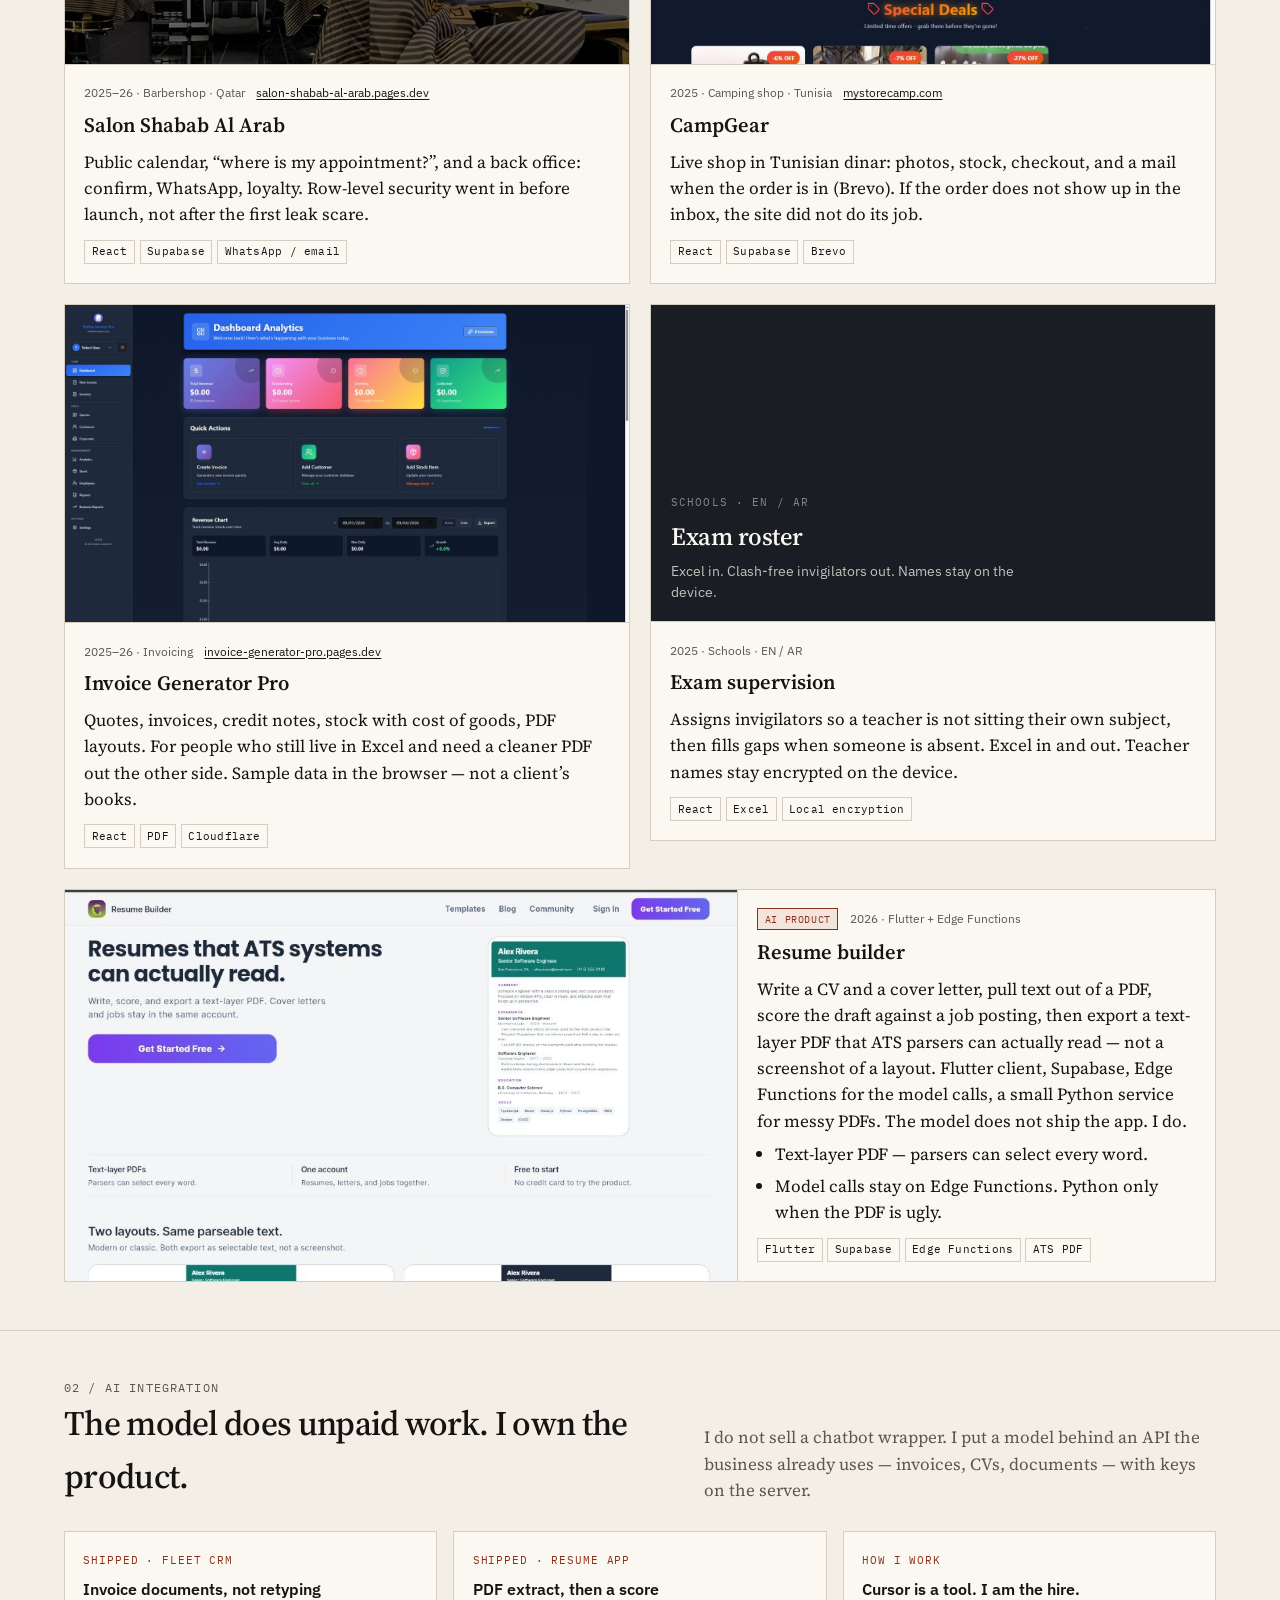
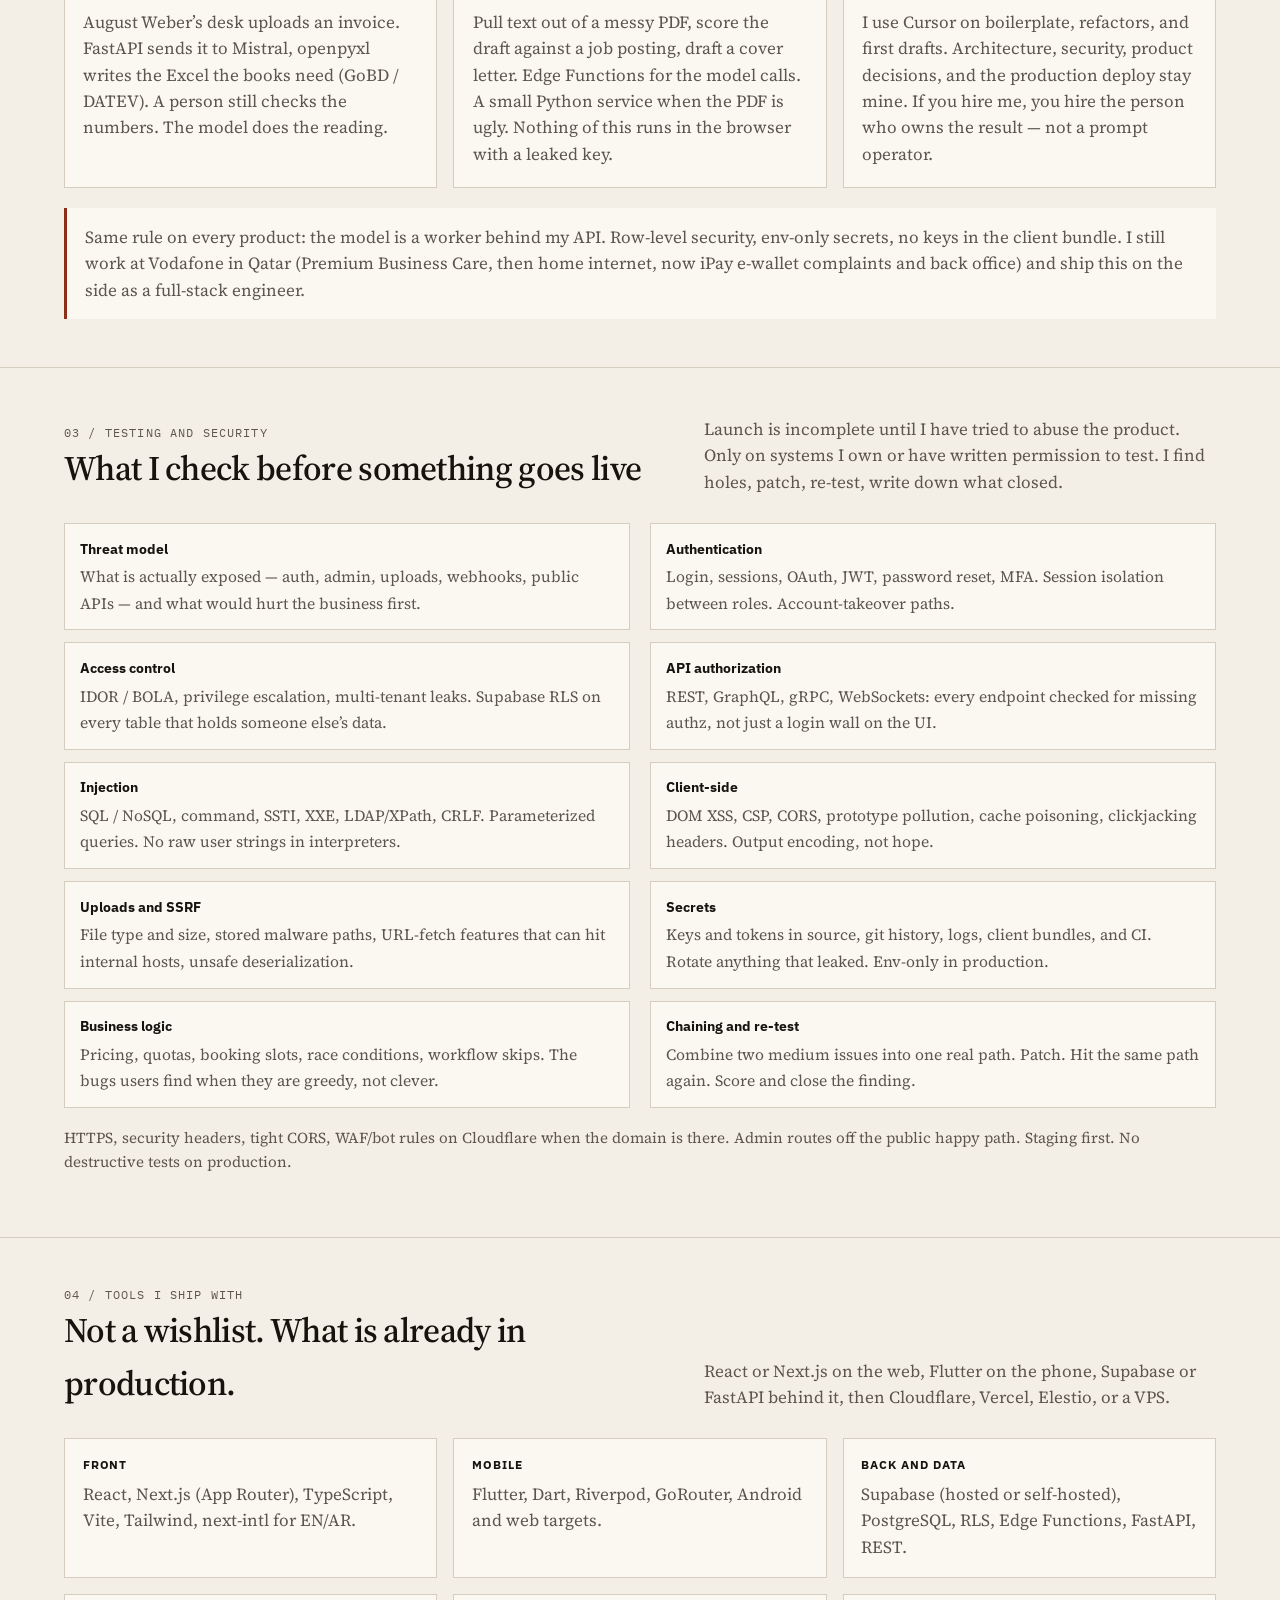
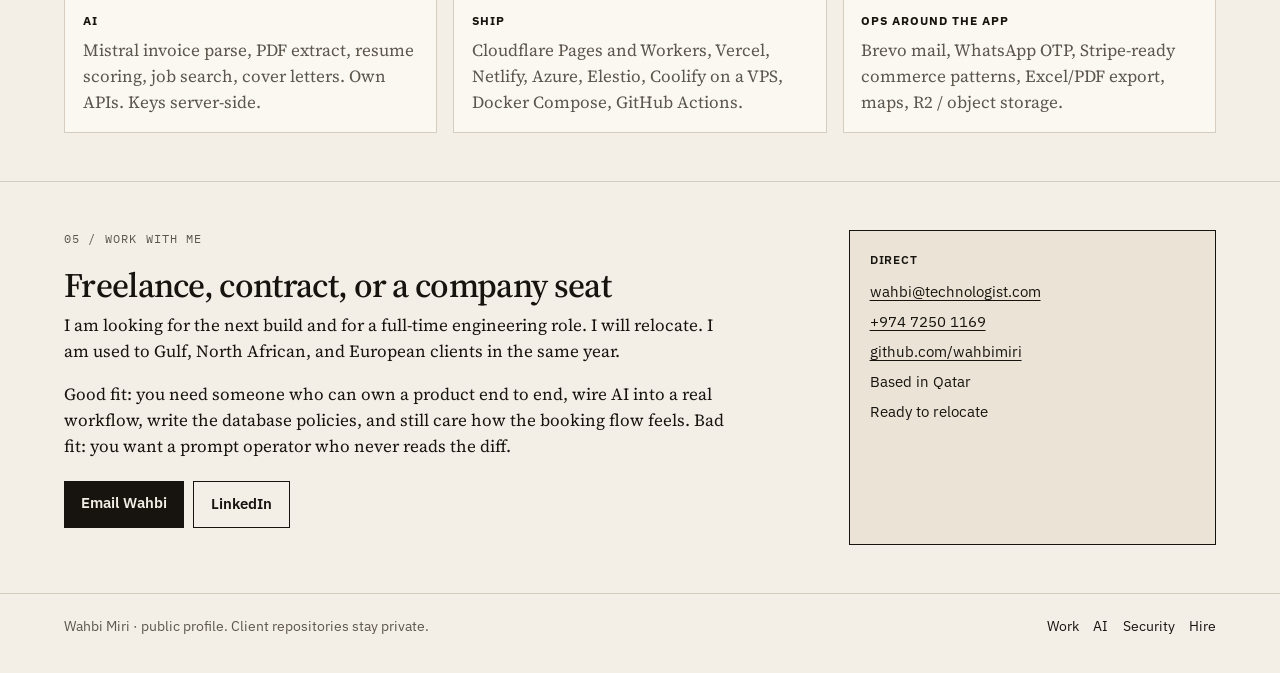
==== commit 95a54b51: "Tighten work cards so screenshots fill the frame and copy sits with the tags. Co-authored-by: Cursor" ====
--- a/index.html
+++ b/index.html
@@ -163,8 +163,8 @@
             <button type="button" class="shot-open" aria-label="Open Eminence CRM screenshot at full size">
               <img
                 src="./assets/work/eminence-crm.jpg"
-                width="1400"
-                height="812"
+                width="776"
+                height="248"
                 alt="Eminence CRM app launcher"
               />
             </button>
@@ -211,7 +211,7 @@
                       alt="Fleet CRM invoice import with Mistral. Empty queue, no client files."
                     />
                   </button>
-                  <figcaption>Invoice import with Mistral. Click to open full size, then zoom.</figcaption>
+                  <figcaption>Invoice import with Mistral</figcaption>
                 </figure>
                 <figure class="job-shot job-shot--desk">
                   <button type="button" class="shot-open" aria-label="Open Fleet CRM operations screenshot at full size">
@@ -222,7 +222,7 @@
                       alt="Fleet CRM operations desk. License plates, money, and live counts are covered."
                     />
                   </button>
-                  <figcaption>Operations desk. Plates, euros, and headcounts covered. Click to zoom.</figcaption>
+                  <figcaption>Operations desk — plates and totals covered</figcaption>
                 </figure>
               </div>
               <div class="job-body">
@@ -237,10 +237,13 @@
                   on this — a family-run facility and building-cleaning company in Munich,
                   in business since 1954. The office runs vehicles, employees, invoices,
                   and German accounting exports (GoBD / DATEV) in one place today, not as
-                  a demo. Next.js for the desk, FastAPI for invoice parsing and Excel
-                  (Mistral / openpyxl), Supabase Auth with row-level security. Docker
-                  Compose on Elestio.
-                </p>
+                  a demo.
+                </p>
+                <ul class="job-points">
+                  <li>Next.js desk, FastAPI + Mistral for invoice PDFs, openpyxl for DATEV Excel.</li>
+                  <li>A person still checks the numbers. The model does the reading.</li>
+                  <li>Supabase Auth with row-level security. Docker Compose on Elestio.</li>
+                </ul>
                 <ul class="tags">
                   <li>Next.js</li>
                   <li>FastAPI</li>
@@ -288,8 +291,8 @@
                 <button type="button" class="shot-open" aria-label="Open Eminence CRM screenshot at full size">
                   <img
                     src="./assets/work/eminence-crm.jpg"
-                    width="1400"
-                    height="812"
+                    width="776"
+                    height="248"
                     alt="Eminence CRM published apps launcher with sales, team, and operations apps"
                   />
                 </button>
@@ -494,7 +497,7 @@
               </div>
             </article>
 
-            <article class="job job--wide" id="resume">
+            <article class="job job--split" id="resume">
               <figure class="job-shot job-shot--desk">
                 <button type="button" class="shot-open" aria-label="Open Resume Builder screenshot at full size">
                   <img
@@ -519,6 +522,10 @@
                   Supabase, Edge Functions for the model calls, a small Python service
                   for messy PDFs. The model does not ship the app. I do.
                 </p>
+                <ul class="job-points">
+                  <li>Text-layer PDF — parsers can select every word.</li>
+                  <li>Model calls stay on Edge Functions. Python only when the PDF is ugly.</li>
+                </ul>
                 <ul class="tags">
                   <li>Flutter</li>
                   <li>Supabase</li>
--- a/styles.css
+++ b/styles.css
@@ -288,13 +288,17 @@
   background: #1a1d24;
 }
 
+.proof-card:last-child img {
+  object-position: left top;
+}
+
 .proof-card--phone {
   background: #12151c;
 }
 
 .proof-card--phone img {
-  object-fit: contain;
-  object-position: center top;
+  object-fit: cover;
+  object-position: center 30%;
   background: #12151c;
 }
 
@@ -375,6 +379,7 @@
   grid-template-columns: repeat(2, minmax(0, 1fr));
   gap: 1.25rem;
   grid-auto-flow: dense;
+  align-items: start;
 }
 
 .job {
@@ -388,7 +393,14 @@
 .job--wide {
   grid-column: 1 / -1;
   display: grid;
-  grid-template-columns: minmax(0, 1.15fr) minmax(0, 0.85fr);
+  grid-template-columns: 1fr;
+}
+
+.job--split {
+  grid-column: 1 / -1;
+  display: grid;
+  grid-template-columns: minmax(0, 1.2fr) minmax(20rem, 0.85fr);
+  align-items: stretch;
 }
 
 .job-shot {
@@ -398,53 +410,84 @@
 }
 
 .job--wide .job-shot {
+  border-right: 0;
+}
+
+.job--wide > .job-shot {
+  border-bottom: 1px solid var(--line);
+}
+
+.job-shots {
+  display: grid;
+  grid-template-columns: 1fr 1fr;
+  min-width: 0;
+  border-bottom: 1px solid var(--line);
+}
+
+.job--wide > .job-shots {
+  border-right: 0;
+}
+
+.job--wide .job-shots .job-shot {
+  border-right: 1px solid var(--line);
+  border-bottom: 0;
+}
+
+.job--wide .job-shots .job-shot:last-child {
+  border-right: 0;
+  border-bottom: 0;
+}
+
+.job-shot figcaption {
+  margin: 0;
+  padding: 0.45rem 0.75rem;
+  font-family: var(--sans);
+  font-size: 0.75rem;
+  color: var(--muted);
+  background: var(--white);
+  border-top: 1px solid var(--line);
+}
+
+.job--wide .job-shot img {
+  aspect-ratio: 16 / 9;
+  object-fit: cover;
+  object-position: top center;
+  background: #12151c;
+  max-height: 20rem;
+}
+
+.job--wide > .job-shot img,
+.job--wide .job-shot--desk img {
+  aspect-ratio: 16 / 9;
+  object-fit: cover;
+  object-position: top center;
+  background: #12151c;
+  max-height: 22rem;
+}
+
+.job--split > .job-shot {
+  position: relative;
+  min-height: 0;
   border-bottom: 0;
   border-right: 1px solid var(--line);
-}
-
-.job-shots {
-  display: flex;
-  flex-direction: column;
-  min-width: 0;
-  border-right: 1px solid var(--line);
-}
-
-.job--wide > .job-shots {
-  border-right: 1px solid var(--line);
-}
-
-.job--wide .job-shots .job-shot {
-  border-right: 0;
-  border-bottom: 1px solid var(--line);
-}
-
-.job--wide .job-shots .job-shot:last-child {
-  border-bottom: 0;
-}
-
-.job-shot figcaption {
-  margin: 0;
-  padding: 0.45rem 0.75rem;
-  font-family: var(--sans);
-  font-size: 0.75rem;
-  color: var(--muted);
-  background: var(--white);
-  border-top: 1px solid var(--line);
-}
-
-.job--wide .job-shot img {
-  aspect-ratio: 4 / 5;
-  object-fit: contain;
-  background: #1a1d24;
-  max-height: 36rem;
-}
-
-.job--wide .job-shot--desk img {
-  aspect-ratio: 16 / 11;
-  object-fit: contain;
+  background: #ece8e0;
+}
+
+.job--split .shot-open {
+  position: absolute;
+  inset: 0;
+  height: 100%;
+}
+
+.job--split .shot-open img {
+  width: 100%;
+  height: 100%;
+  max-width: none;
+  aspect-ratio: auto;
+  max-height: none;
+  object-fit: cover;
   object-position: top center;
-  background: #1a1d24;
-  max-height: none;
+  background: #ece8e0;
 }
 
 button.shot-open {
@@ -461,7 +504,7 @@
 }
 
 .job-shot--phone .shot-open {
-  width: min(16rem, 100%);
+  width: 100%;
 }
 
 .shot-viewer {
@@ -573,31 +616,33 @@
 .job-shot img {
   width: 100%;
   display: block;
-  aspect-ratio: 16 / 10;
+  aspect-ratio: 16 / 9;
   object-fit: cover;
   object-position: top;
 }
 
 .job-shot--phone {
   background: #12151c;
-  display: flex;
-  justify-content: center;
-  padding: 1.25rem 1rem 0;
-}
-
-.job-shot--phone img {
-  width: min(16rem, 100%);
-  aspect-ratio: auto;
-  object-fit: contain;
+  display: block;
+  padding: 0;
+}
+
+.job-shot--phone img,
+.job-shot--phone .shot-open img {
+  width: 100%;
+  aspect-ratio: 16 / 9;
+  object-fit: cover;
+  object-position: center 30%;
 }
 
 .job-shot--plain {
-  aspect-ratio: 16 / 10;
+  aspect-ratio: 16 / 9;
+  min-height: 0;
   display: flex;
   flex-direction: column;
   justify-content: flex-end;
-  gap: 0.4rem;
-  padding: 1.2rem 1.15rem 1.3rem;
+  gap: 0.35rem;
+  padding: 1.2rem 1.25rem 1.15rem;
   background: #1a1d24;
   color: #f4efe6;
 }
@@ -634,10 +679,43 @@
 }
 
 .job-body {
-  padding: 1.15rem 1.2rem 1.25rem;
+  padding: 1.15rem 1.2rem 1.2rem;
   display: flex;
   flex-direction: column;
-  flex: 1;
+  gap: 0.45rem;
+}
+
+.job--wide > .job-body {
+  display: grid;
+  grid-template-columns: minmax(0, 1.35fr) minmax(16.5rem, 0.8fr);
+  column-gap: 2rem;
+  row-gap: 0.5rem;
+  align-items: start;
+}
+
+.job--wide > .job-body .job-meta {
+  grid-column: 1 / -1;
+}
+
+.job--wide > .job-body h3,
+.job--wide > .job-body > p {
+  grid-column: 1;
+}
+
+.job--wide > .job-body .job-points {
+  grid-column: 2;
+  grid-row: 2 / 4;
+}
+
+.job--wide > .job-body .tags {
+  grid-column: 1 / -1;
+  margin-top: 0.15rem;
+  padding-top: 0.35rem;
+  border-top: 1px solid var(--line);
+}
+
+#eminence .job-shot img {
+  object-position: left top;
 }
 
 .job-meta {
@@ -648,7 +726,7 @@
   font-family: var(--sans);
   font-size: 0.78rem;
   color: var(--muted);
-  margin-bottom: 0.45rem;
+  margin-bottom: 0;
 }
 
 .job-status {
@@ -663,26 +741,32 @@
 }
 
 .job h3 {
-  margin: 0 0 0.45rem;
+  margin: 0;
   font-size: 1.28rem;
   font-weight: 600;
 }
 
 .job p {
-  margin: 0 0 0.85rem;
+  margin: 0;
   color: var(--ink);
 }
 
-.job p:last-child {
-  margin-bottom: 0;
+.job-points {
+  margin: 0;
+  padding: 0 0 0 1.1rem;
+  color: var(--ink);
+}
+
+.job-points li + li {
+  margin-top: 0.35rem;
 }
 
 .tags {
   display: flex;
   flex-wrap: wrap;
   gap: 0.3rem;
-  margin: auto 0 0;
-  padding: 0.35rem 0 0;
+  margin: 0.15rem 0 0;
+  padding: 0.15rem 0 0;
   list-style: none;
 }
 
@@ -913,10 +997,47 @@
     grid-template-columns: 1fr;
   }
 
+  .job--wide > .job-body {
+    grid-template-columns: 1fr;
+  }
+
+  .job--wide > .job-body .job-meta,
+  .job--wide > .job-body h3,
+  .job--wide > .job-body > p,
+  .job--wide > .job-body .job-points,
+  .job--wide > .job-body .tags {
+    grid-column: 1;
+    grid-row: auto;
+  }
+
+  .job--split {
+    grid-template-columns: 1fr;
+  }
+
+  .job--split > .job-shot {
+    position: relative;
+    border-right: 0;
+    border-bottom: 1px solid var(--line);
+    aspect-ratio: 16 / 9;
+  }
+
+  .job--wide > .job-shots {
+    grid-template-columns: 1fr;
+  }
+
   .job--wide .job-shot,
   .job--wide > .job-shots {
     border-right: 0;
     border-bottom: 1px solid var(--line);
+  }
+
+  .job--wide .job-shots .job-shot {
+    border-right: 0;
+    border-bottom: 1px solid var(--line);
+  }
+
+  .job--wide .job-shots .job-shot:last-child {
+    border-bottom: 0;
   }
 }
 
